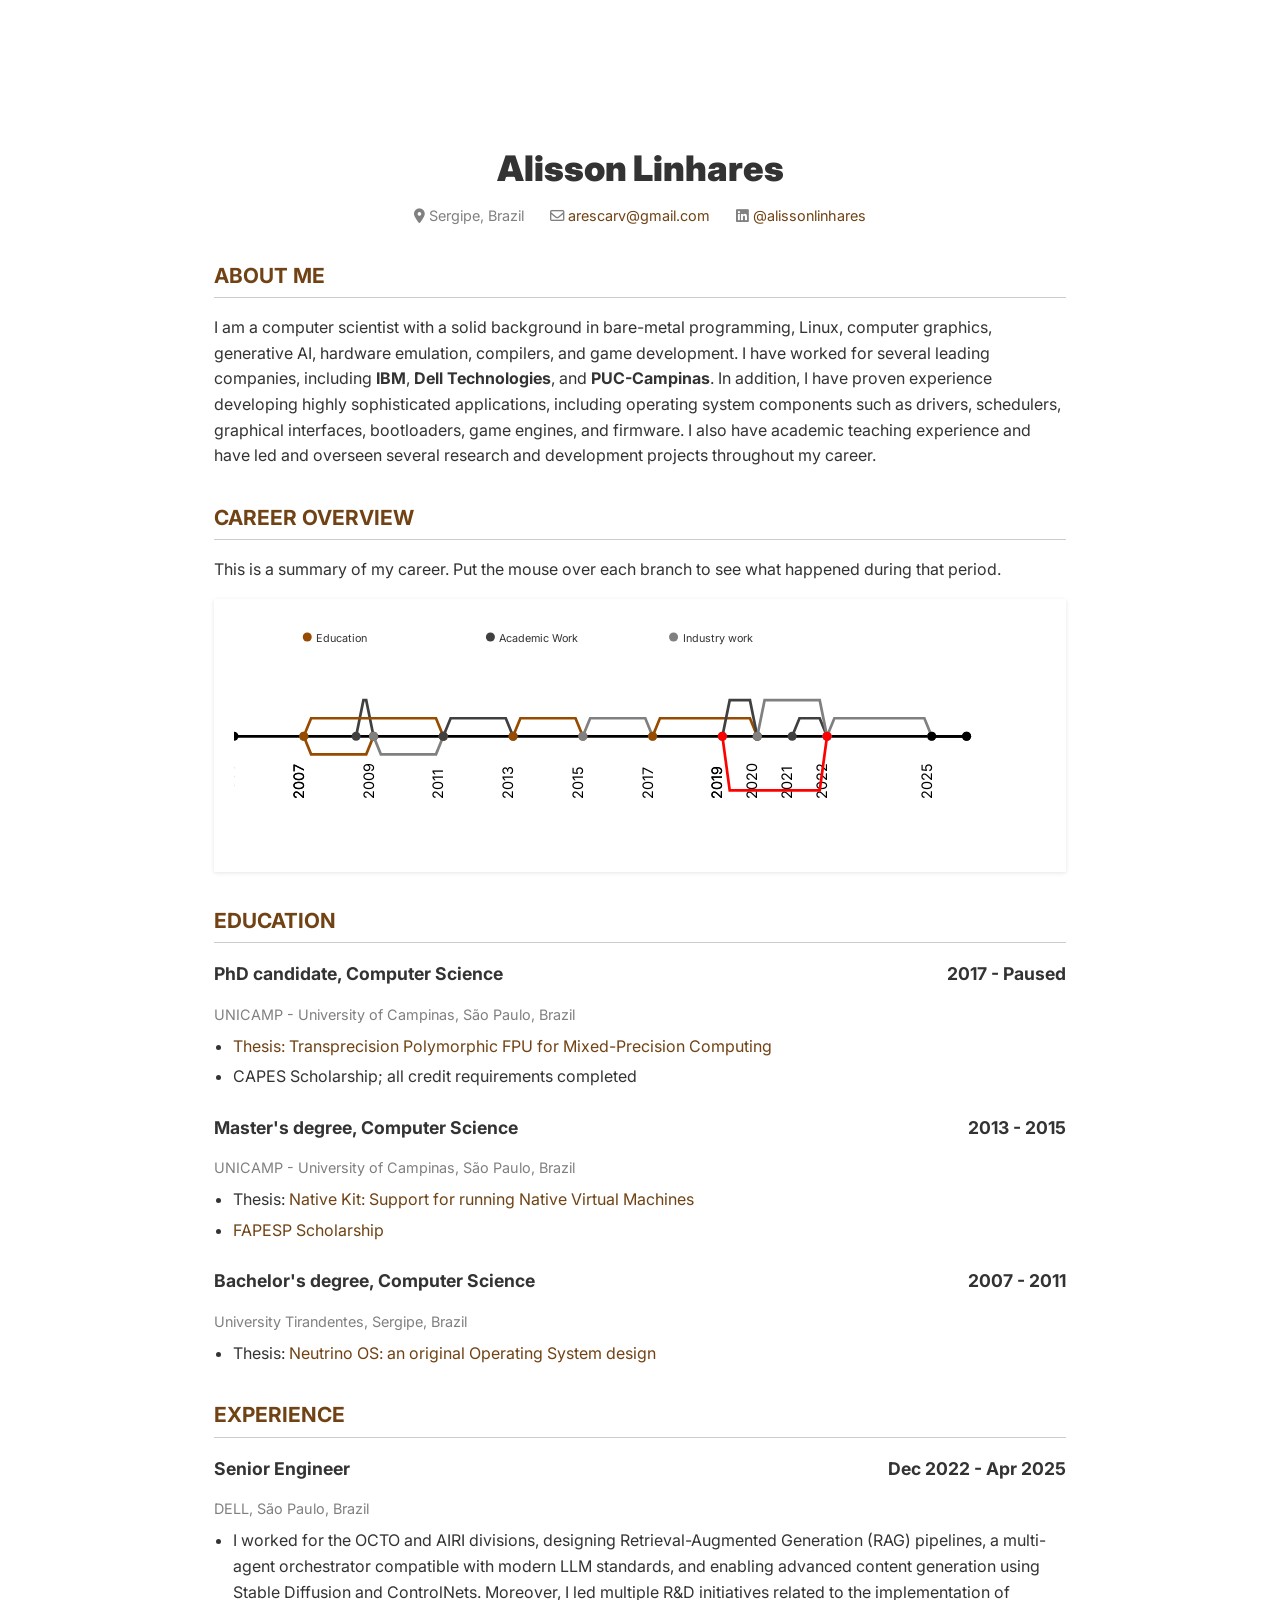
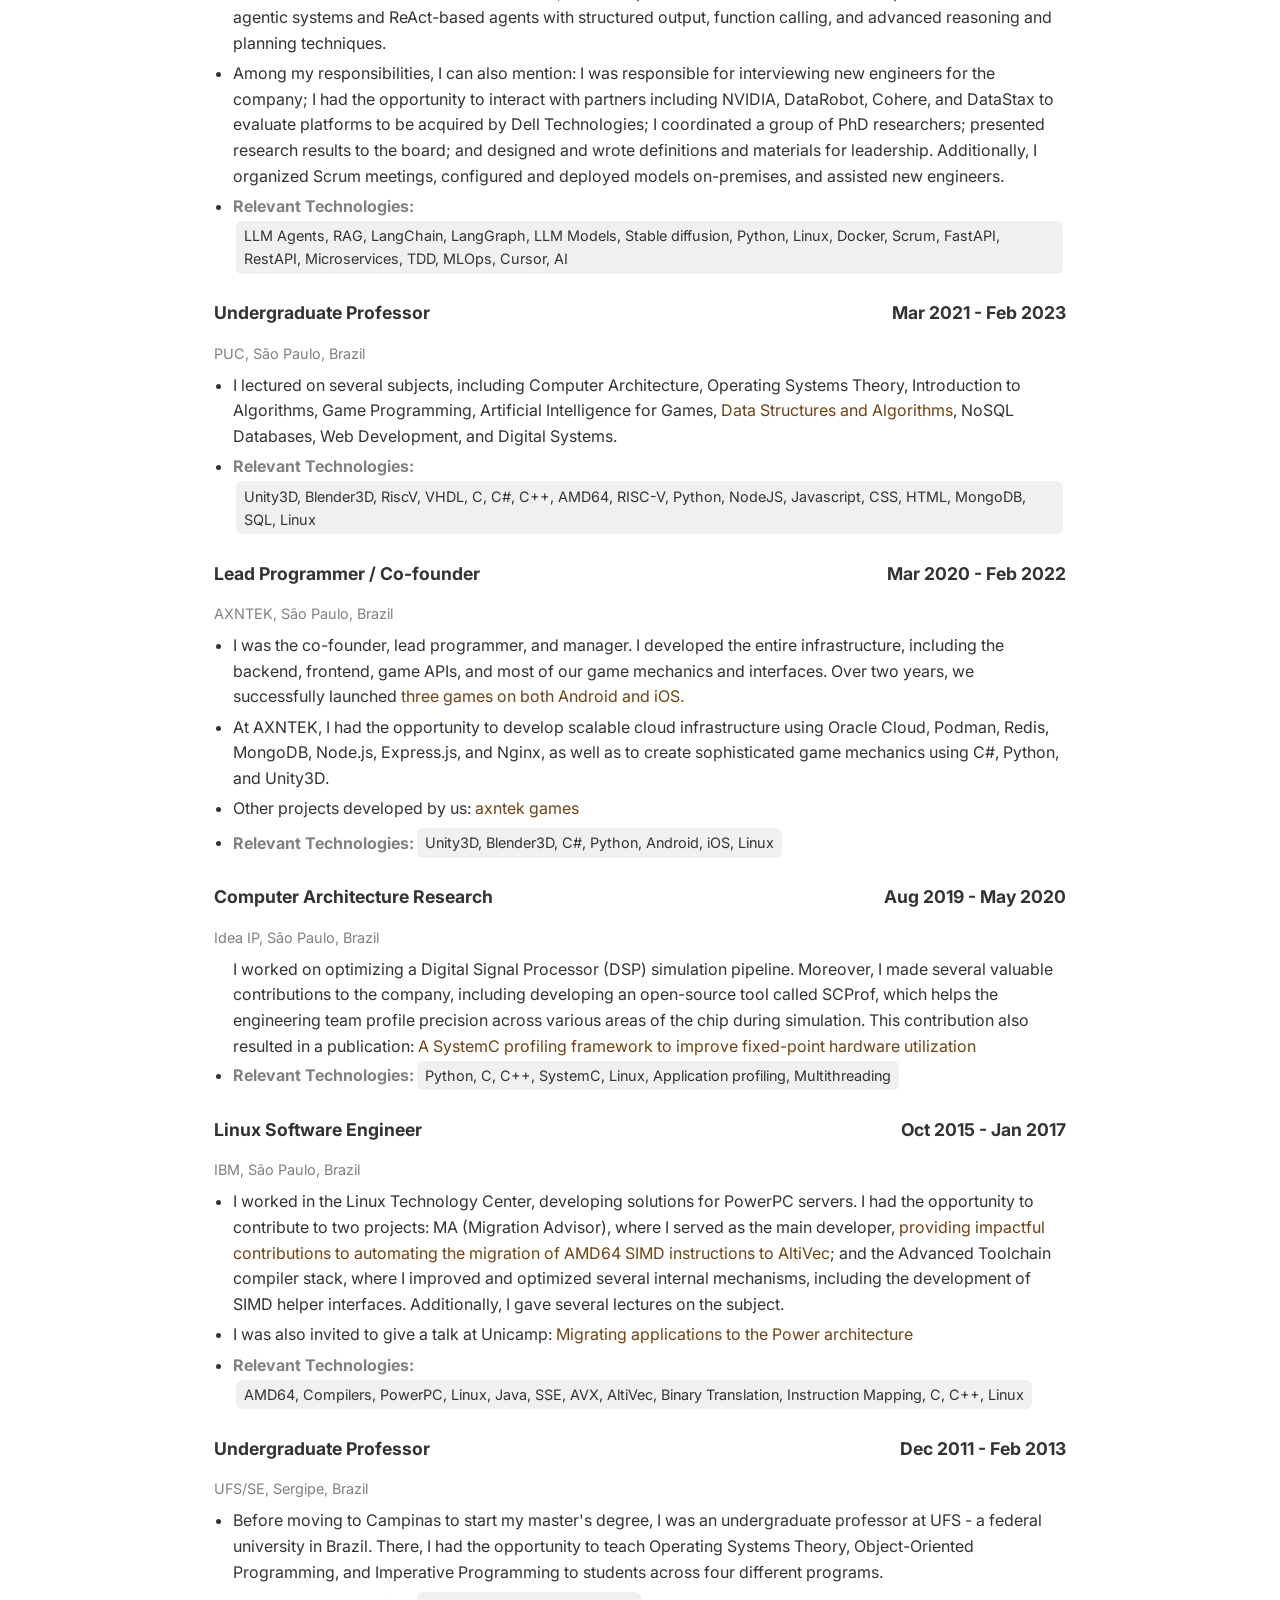
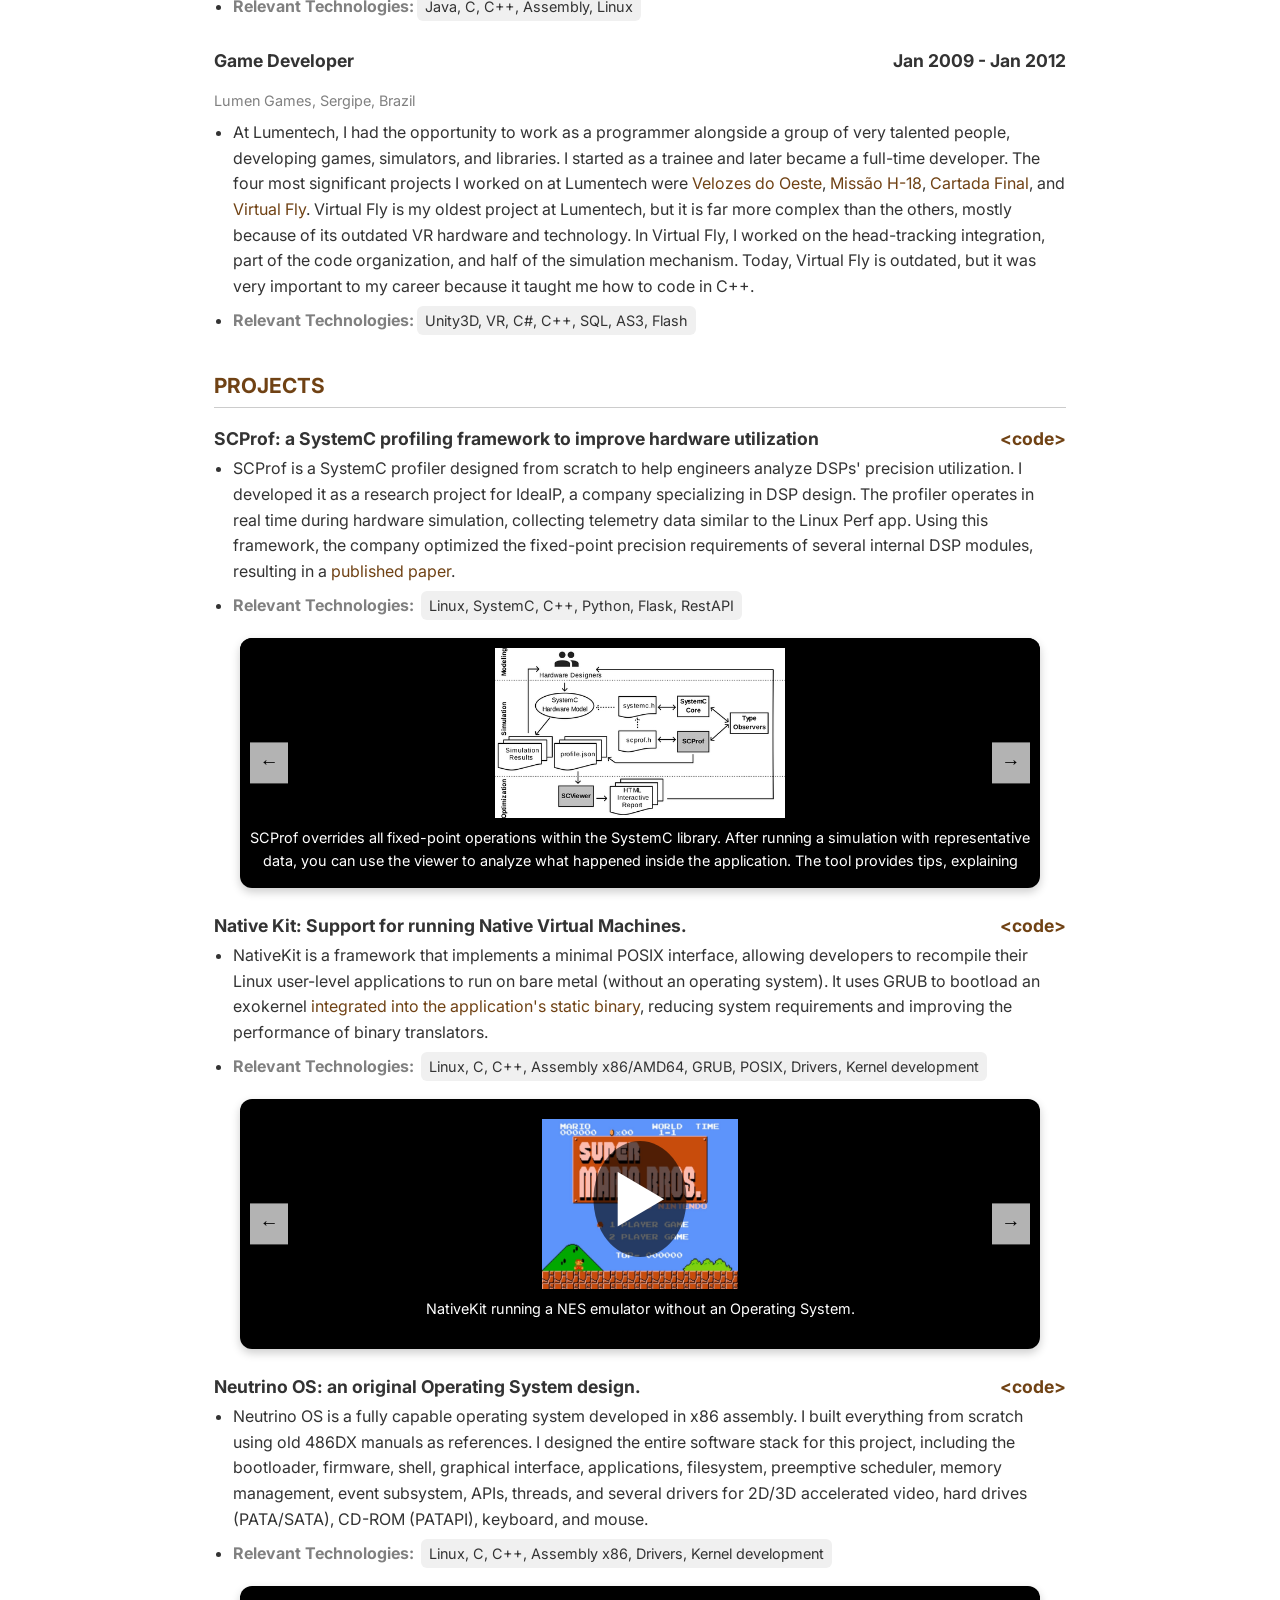
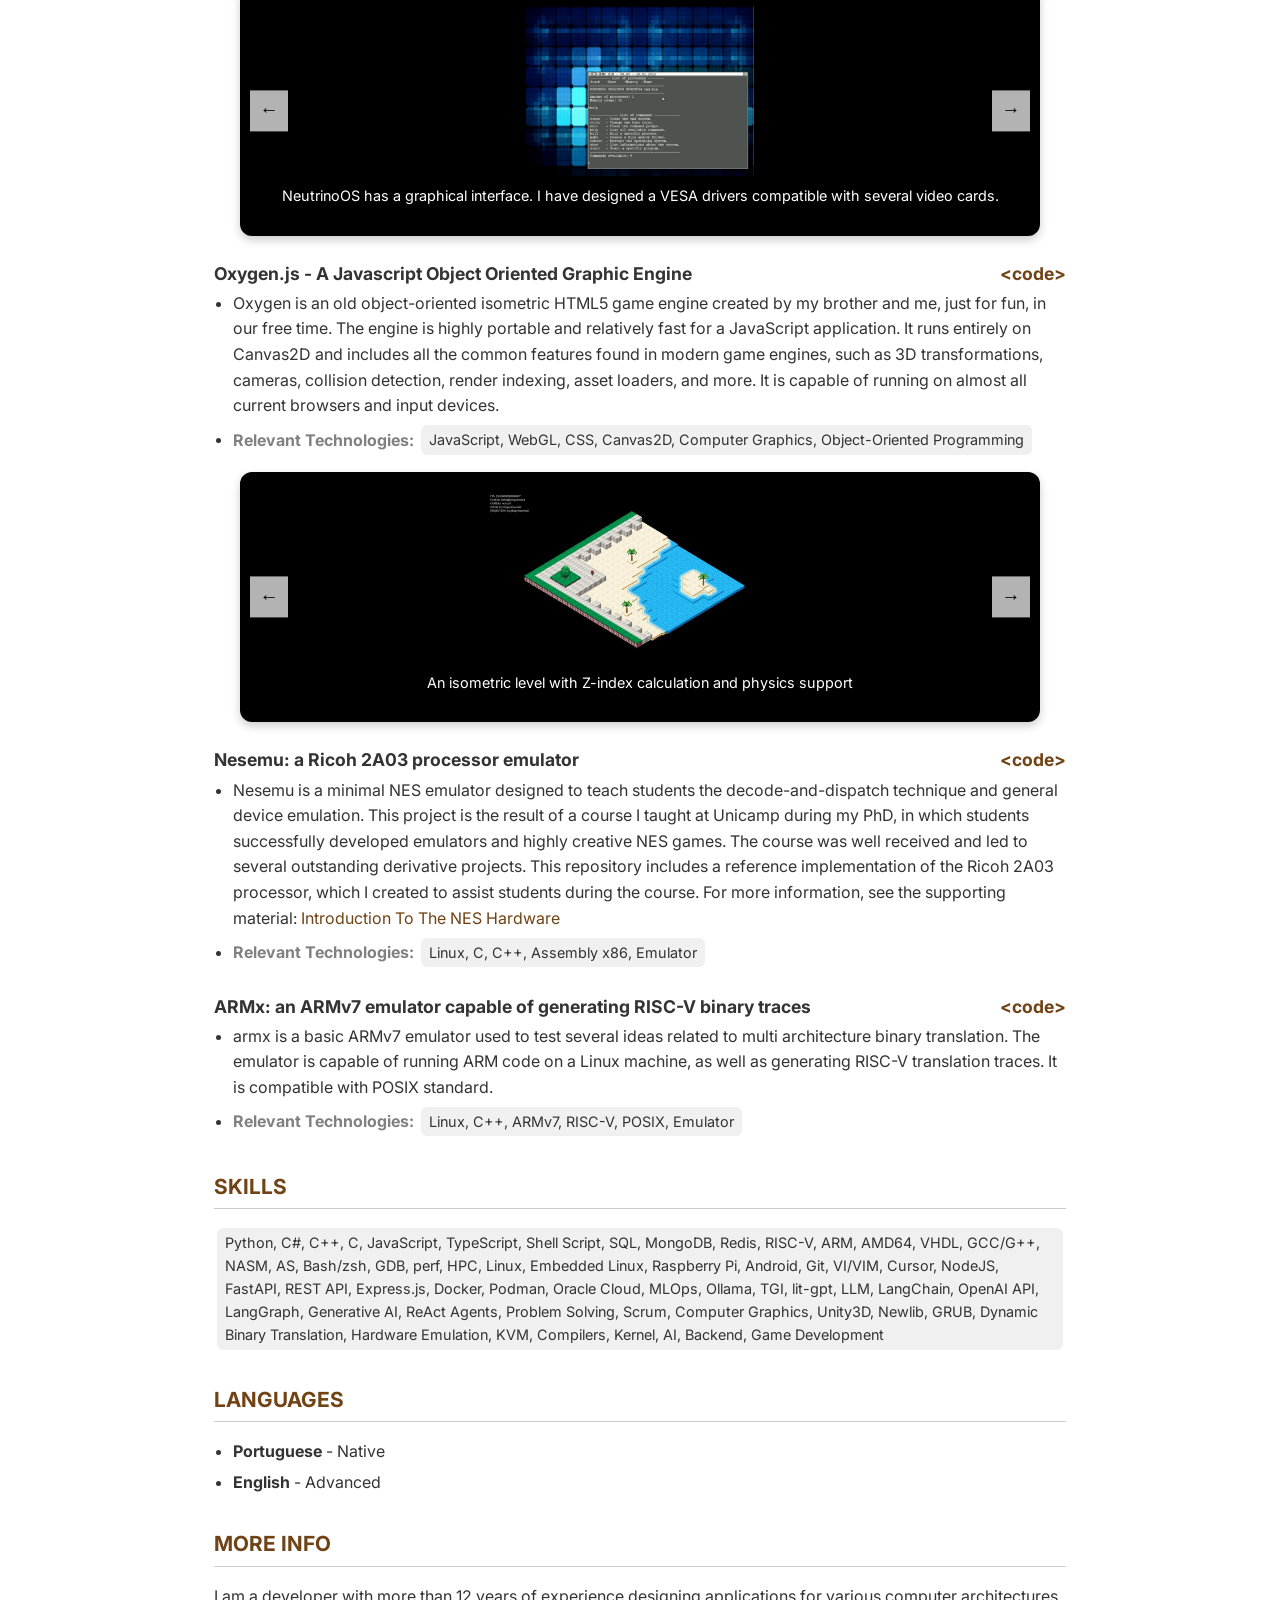
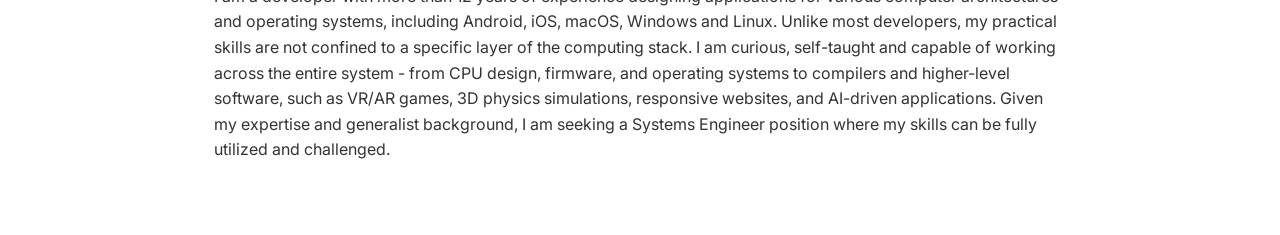
==== index.html @ ce91ba77 "Adding a modal div to open full screen images" ====
<!DOCTYPE html>
<html lang="en">

<head>
    <meta charset="UTF-8" />
    <meta name="viewport" content="width=device-width, initial-scale=1.0" />
    <meta name="description" content="Alisson Linhares" />
    <title>Alisson Linhares</title>
    <link rel="stylesheet" href="css/style.css" />
    <link rel="stylesheet" href="css/timeline.css" />
    <link rel="stylesheet" href="css/carousel.css" />
    <link rel="stylesheet" href="css/navmenu.css" />
    <link rel="stylesheet" href="https://cdnjs.cloudflare.com/ajax/libs/font-awesome/6.5.0/css/all.min.css">
</head>

<body>
    <nav class="nav-menu">
        <ul>
            <li><a href="#about">About</a></li>
            <li><a href="#education">Education</a></li>
            <li><a href="#experience">Experience</a></li>
            <li><a href="#projects">Projects</a></li>
            <li><a href="#skills">Skills</a></li>
            <li><a href="assets/alisson_linhares.pdf" id="cv_link">[Get My CV]</a></li>
        </ul>
    </nav>

    <div class="container">
        <header class="center">
            <h1>Alisson Linhares</h1>
            <div class="contact">
                <span><i class="fas fa-map-marker-alt"></i> Sergipe, Brazil</span>
                <span><i class="far fa-envelope"></i> <a href="mailto:arescarv@gmail.com">arescarv@gmail.com</a></span>
                <span><i class="fab fa-linkedin"></i> <a href="https://www.linkedin.com/in/alissonlinhares/">@alissonlinhares</a></span>
            </div>
        </header>

        <section id="about">
            <h2>About me</h2>
            <p>I am a computer scientist with a solid background in bare-metal programming, Linux, computer graphics, generative AI, hardware emulation, compilers, and game development. I have worked for several leading companies, including <strong>IBM</strong>, <strong>Dell Technologies</strong>, and <strong>PUC-Campinas</strong>. In addition, I have proven experience developing highly sophisticated applications, including operating system components such as drivers, schedulers, graphical interfaces, bootloaders, game engines, and firmware. I also have academic teaching experience and have led and overseen several research and development projects throughout my career.
        </section>

        <section id="timeline">
            <h2>Career Overview </h2>
            <p>This is a summary of my career. Put the mouse over each branch to see what happened during that period.</p>
            <div class="timeline-chart-container" id="chart-wrapper">
                <div class="timeline-chart-card" id="chart-container">
                <svg id="branch-chart" viewBox="0 0 900 250" preserveAspectRatio="xMinYMid meet"></svg>
                <div id="tooltip" class="timeline-chart-tooltip" style="display: none;"></div>
                </div>
            </div>
        </section>

        <section id="education">
            <h2>Education</h2>
            <div class="entry">
                <h3>PhD candidate, Computer Science <span>2017 - Paused</span></h3>
                <p class="org">UNICAMP - University of Campinas, São Paulo, Brazil</p>
                <ul>
                    <li><a href="/assets/carvalho2019.pdf">Thesis: Transprecision Polymorphic FPU for Mixed-Precision Computing</a></li>
                    <li>CAPES Scholarship; all credit requirements completed</li>
                </ul>
            </div>

            <div class="entry">
                <h3>Master's degree, Computer Science <span>2013 - 2015</span></h3>
                <p class="org">UNICAMP - University of Campinas, São Paulo, Brazil</p>
                <ul>
                    <li>Thesis: <a href="https://github.com/lmcad-unicamp/NativeKit">Native Kit: Support for running Native Virtual Machines</a></li>
                    <li><a href="https://bv.fapesp.br/pt/pesquisador/672377/alisson-linhares-de-carvalho/">FAPESP Scholarship</a></li>
                </ul>
            </div>

            <div class="entry">
                <h3>Bachelor's degree, Computer Science <span>2007 - 2011</span></h3>
                <p class="org">University Tirandentes, Sergipe, Brazil</p>
                <ul>
                    <li>Thesis: <a href="https://github.com/AlissonLinhares/NeutrinoOS">Neutrino OS: an original Operating System design</a></li>
                </ul>
            </div>
        </section>

        <section id="experience">
            <h2>Experience</h2>
            <div class="entry">
                <h3>Senior Engineer<span>Dec 2022 - Apr 2025</span></h3>
                <p class="org">DELL, São Paulo, Brazil</p>
                <ul>
                    <li>I worked for the OCTO and AIRI divisions, designing Retrieval-Augmented Generation (RAG) pipelines, a multi-agent orchestrator compatible with modern LLM standards, and enabling advanced content generation using Stable Diffusion and ControlNets. Moreover, I led multiple R&D initiatives related to the implementation of agentic systems and ReAct-based agents with structured output, function calling, and advanced reasoning and planning techniques.</li>
                    <li>Among my responsibilities, I can also mention: I was responsible for interviewing new engineers for the company; I had the opportunity to interact with partners including NVIDIA, DataRobot, Cohere, and DataStax to evaluate platforms to be acquired by Dell Technologies; I coordinated a group of PhD researchers; presented research results to the board; and designed and wrote definitions and materials for leadership. Additionally, I organized Scrum meetings, configured and deployed models on-premises, and assisted new engineers.</li>
                    <li><span class="tech">Relevant Technologies:</span> <span class="tags">LLM Agents, RAG, LangChain,
                            LangGraph, LLM Models, Stable diffusion, Python, Linux, Docker, Scrum, FastAPI, RestAPI,
                            Microservices, TDD, MLOps, Cursor, AI</span></li>
                </ul>
            </div>

            <div class="entry">
                <h3>Undergraduate Professor <span>Mar 2021 - Feb 2023</span></h3>
                <p class="org">PUC, São Paulo, Brazil</p>
                <ul>
                    <li>I lectured on several subjects, including Computer Architecture, Operating Systems Theory, Introduction to Algorithms, Game Programming, Artificial Intelligence for Games, <a href="https://github.com/AlissonLinhares/AlgView">Data Structures and Algorithms</a>, NoSQL Databases, Web Development, and Digital Systems.</li>
                    <li><span class="tech">Relevant Technologies:</span><span class="tags">Unity3D, Blender3D, RiscV, VHDL, C, C#, C++, AMD64, RISC-V, Python, NodeJS, Javascript, CSS, HTML, MongoDB, SQL, Linux</span></li>
                </ul>
            </div>

            <div class="entry">
                <h3>Lead Programmer / Co-founder <span>Mar 2020 - Feb 2022</span></h3>
                <p class="org">AXNTEK, São Paulo, Brazil</p>
                <ul>
                    <li>I was the co-founder, lead programmer, and manager. I developed the entire infrastructure, including the backend, frontend, game APIs, and most of our game mechanics and interfaces. Over two years, we successfully launched <a href="https://axntek.games">three games on both Android and iOS.</a></li>
                    <li>At AXNTEK, I had the opportunity to develop scalable cloud infrastructure using Oracle Cloud, Podman, Redis, MongoDB, Node.js, Express.js, and Nginx, as well as to create sophisticated game mechanics using C#, Python, and Unity3D.</li>
                    <li>Other projects developed by us: <a href="https://vimeo.com/axntek">axntek games</a></li>
                    <li><span class="tech">Relevant Technologies:</span><span class="tags">Unity3D, Blender3D, C#, Python, Android, iOS, Linux</span></li>
                </ul>
            </div>

            <div class="entry">
                <h3>Computer Architecture Research <span>Aug 2019 - May 2020</span></h3>
                <p class="org">Idea IP, São Paulo, Brazil</p>
                <ul>
                    </li>I worked on optimizing a Digital Signal Processor (DSP) simulation pipeline. Moreover, I made several valuable contributions to the company, including developing an open-source tool called SCProf, which helps the engineering team profile precision across various areas of the chip during simulation. This contribution also resulted in a publication: <a href="https://github.com/AlissonLinhares/scprof/blob/master/doc/sbcci_2020.pdf">A SystemC profiling framework to improve fixed-point hardware utilization</a></li>
                    <li><span class="tech">Relevant Technologies:</span><span class="tags">Python, C, C++, SystemC, Linux, Application profiling, Multithreading</span></li>
                </ul>
            </div>

            <div class="entry">
                <h3>Linux Software Engineer <span>Oct 2015 - Jan 2017</span></h3>
                <p class="org">IBM, São Paulo, Brazil</p>
                <ul>
                    <li>I worked in the Linux Technology Center, developing solutions for PowerPC servers. I had the opportunity to contribute to two projects: MA (Migration Advisor), where I served as the main developer, <a href="/assets/powerpc.pdf">providing impactful contributions to automating the migration of AMD64 SIMD instructions to AltiVec</a>; and the Advanced Toolchain compiler stack, where I improved and optimized several internal mechanisms, including the development of SIMD helper interfaces. Additionally, I gave several lectures on the subject.</li>
                    <li>I was also invited to give a talk at Unicamp: <a href="https://www.youtube.com/watch?v=TMgTuCLl_Oo">Migrating applications to the Power architecture</a></li>
                    <li><span class="tech">Relevant Technologies:</span><span class="tags">AMD64, Compilers, PowerPC, Linux, Java, SSE, AVX, AltiVec, Binary Translation, Instruction Mapping, C, C++, Linux</span></li>
                </ul>
            </div>

            <div class="entry">
                <h3>Undergraduate Professor <span>Dec 2011 - Feb 2013</span></h3>
                <p class="org">UFS/SE, Sergipe, Brazil</p>
                <ul>
                    <li>Before moving to Campinas to start my master's degree, I was an undergraduate professor at UFS - a federal university in Brazil. There, I had the opportunity to teach Operating Systems Theory, Object-Oriented Programming, and Imperative Programming to students across four different programs.</li>
                    <li><span class="tech">Relevant Technologies:</span><span class="tags">Java, C, C++, Assembly, Linux</span></li>
                </ul>
            </div>

            <div class="entry">
                <h3>Game Developer <span>Jan 2009 - Jan 2012</span></h3>
                <p class="org">Lumen Games, Sergipe, Brazil</p>
                <ul>
                    <li>At Lumentech, I had the opportunity to work as a programmer alongside a group of very talented people, developing games, simulators, and libraries. I started as a trainee and later became a full-time developer. The four most significant projects I worked on at Lumentech were <a href="https://lumen.games/portfolio-item/the-fastest-cars-in-the-west/">Velozes do Oeste</a>, <a href="https://lumen.games/portfolio-item/h18-mission-and-plantom-challenge/">Missão H-18</a>, <a href="https://lumen.games/portfolio-item/cartada-final/">Cartada Final</a>, and <a href="https://www.youtube.com/watch?v=4Lb3BAwyC3o&feature=youtu.be">Virtual Fly</a>. Virtual Fly is my oldest project at Lumentech, but it is far more complex than the others, mostly because of its outdated VR hardware and technology. In Virtual Fly, I worked on the head-tracking integration, part of the code organization, and half of the simulation mechanism. Today, Virtual Fly is outdated, but it was very important to my career because it taught me how to code in C++.</li>
                    <li><span class="tech">Relevant Technologies:</span><span class="tags">Unity3D, VR, C#, C++, SQL, AS3, Flash </span></li>
                </ul>
            </div>
        </section>

        <section id="projects">
            <h2>Projects</h2>
            <div class="entry">
                <h3>SCProf: a SystemC profiling framework to improve hardware utilization <a href="https://github.com/AlissonLinhares/scprof">&lt;code&gt;</a></h3>
                <ul>
                    <li>SCProf is a SystemC profiler designed from scratch to help engineers analyze DSPs' precision utilization. I developed it as a research project for IdeaIP, a company specializing in DSP design. The profiler operates in real time during hardware simulation, collecting telemetry data similar to the Linux Perf app. Using this framework, the company optimized the fixed-point precision requirements of several internal DSP modules, resulting in a <a href="https://github.com/AlissonLinhares/scprof/blob/master/doc/sbcci_2020.pdf">published paper</a>. </li>
                    <li><span class="tech">Relevant Technologies:</span> <span class="tags">Linux, SystemC, C++, Python, Flask, RestAPI</span></li>
                </ul>
                <div class="carousel original-carousel">
                    <div class="carousel-images">
                        <div class="carousel-item">
                            <img src="assets/images/mini/scprof0.jpg" alt="Interface 0" data-index="0">
                            <div class="caption">SCProf overrides all fixed-point operations within the SystemC library. After running a simulation with representative data, you can use the viewer to analyze what happened inside the application. The tool provides tips, explaining what needs to be done to improve bit utilization and reduce hardware requirements. The project was used by IdeaIP to substantially improve their DSP hardware.</div>
                        </div>
                        <div class="carousel-item">
                            <img src="assets/images/mini/scprof1.jpg" alt="Interface 1" data-index="1">
                            <div class="caption"></div>
                        </div>
                        <div class="carousel-item">
                            <img src="assets/images/mini/scprof2.jpg" alt="Interface 2" data-index="2">
                            <div class="caption"></div>
                        </div>
                        <div class="carousel-item">
                            <img src="assets/images/mini/scprof3.jpg" alt="Interface 3" data-index="3">
                            <div class="caption"></div>
                        </div>
                    </div>
                    <div class="carousel-buttons">
                        <button class="prevBtn">&#8592;</button>
                        <button class="nextBtn">&#8594;</button>
                    </div>
                </div>
            </div>

            <div class="entry">
                <h3>Native Kit: Support for running Native Virtual Machines. <a href="https://github.com/lmcad-unicamp/NativeKit">&lt;code&gt;</a></h3>
                <ul>
                    <li>NativeKit is a framework that implements a minimal POSIX interface, allowing developers to recompile their Linux user-level applications to run on bare metal (without an operating system). It uses GRUB to bootload an exokernel <a href="https://github.com/lmcad-unicamp/NativeKit/blob/master/doc/apresentacao.pdf">integrated into the application's static binary</a>, reducing system requirements and improving the performance of binary translators.</li>
                    <li><span class="tech">Relevant Technologies:</span> <span class="tags">Linux, C, C++, Assembly x86/AMD64, GRUB, POSIX, Drivers, Kernel development</span></li>
                </ul>
                <div class="carousel original-carousel">
                    <div class="carousel-images">
                        <div class="carousel-item">
                            <a href="https://www.youtube.com/embed/jj--cF3suvU" target="_blank" rel="noopener" class="video-thumbnail">
                                <img width=300 height=270 src="assets/images/full/nativekit2.jpg" title="" alt="Watch on YouTube">
                                <span class="play-button">&#9658;</span>
                            </a>
                            <div class="caption">NativeKit running a NES emulator without an Operating System.</div>
                        </div>
                        <div class="carousel-item">
                            <img src="assets/images/mini/nativekit0.jpg" alt="Interface 0" data-index="0">
                            <div class="caption">NativeKit is an exokernel embedded in the application code, allowing a binary to execute on bare metal without an operating system.</div>
                        </div>
                        <div class="carousel-item">
                            <img src="assets/images/mini/nativekit1.jpg" alt="Interface 1" data-index="1">
                            <div class="caption">The API is fully object-oriented. In this example, I built a kernel with UART support to run an 8086 emulator. The image on the right shows FreeDOS running on tiny8086 emulator, operating on bare metal using the NativeKit API.</div>
                        </div>
                    </div>
                    <div class="carousel-buttons">
                        <button class="prevBtn">&#8592;</button>
                        <button class="nextBtn">&#8594;</button>
                    </div>
                </div>
            </div>

            <div class="entry">
                <h3>Neutrino OS: an original Operating System design. <a href="https://github.com/AlissonLinhares/NeutrinoOS">&lt;code&gt;</a></h3>
                <ul>
                    <li>Neutrino OS is a fully capable operating system developed in x86 assembly. I built everything from scratch using old 486DX manuals as references. I designed the entire software stack for this project, including the bootloader, firmware, shell, graphical interface, applications, filesystem, preemptive scheduler, memory management, event subsystem, APIs, threads, and several drivers for 2D/3D accelerated video, hard drives (PATA/SATA), CD-ROM (PATAPI), keyboard, and mouse.</li>
                    <li><span class="tech">Relevant Technologies:</span> <span class="tags">Linux, C, C++, Assembly x86, Drivers, Kernel development</span></li>
                </ul>
                <div class="carousel original-carousel">
                    <div class="carousel-images">
                        <div class="carousel-item">
                            <img src="assets/images/mini/neutrino0.png" alt="Interface 1" data-index="0">
                            <div class="caption">NeutrinoOS has a graphical interface. I have designed a VESA drivers compatible with several video cards.</div>
                        </div>
                        <div class="carousel-item">
                            <img src="assets/images/mini/neutrino1.png" alt="Interface 2" data-index="1">
                            <div class="caption">The shell includes a terminal that allows interaction with the file system, enabling users to load applications and navigate through directories.</div>
                        </div>
                        <div class="carousel-item">
                            <img src="assets/images/mini/neutrino2.png" alt="Interface 3" data-index="2">
                            <div class="caption">The operating system supports time-sharing, efficient memory allocation, and protected addressing.</div>
                        </div>
                        <div class="carousel-item">
                            <img src="assets/images/mini/neutrino3.png" alt="Interface 4" data-index="3">
                            <div class="caption">It is a toy project, but it provides a full syscall interface and event-oriented APIs for development.</div>
                        </div>
                    </div>
                    <div class="carousel-buttons">
                        <button class="prevBtn">&#8592;</button>
                        <button class="nextBtn">&#8594;</button>
                    </div>
                </div>
            </div>

            <div class="entry">
                <h3>Oxygen.js - A Javascript Object Oriented Graphic Engine<a href="https://github.com/AlissonLinhares/Oxygen">&lt;code&gt;</a></h3>
                <ul>
                    <li>Oxygen is an old object-oriented isometric HTML5 game engine created by my brother and me, just for fun, in our free time. The engine is highly portable and relatively fast for a JavaScript application. It runs entirely on Canvas2D and includes all the common features found in modern game engines, such as 3D transformations, cameras, collision detection, render indexing, asset loaders, and more. It is capable of running on almost all current browsers and input devices.</a>
                    <li><span class="tech">Relevant Technologies:</span> <span class="tags">JavaScript, WebGL, CSS, Canvas2D, Computer Graphics, Object-Oriented Programming</span></li>
                </ul>
                <div class="carousel original-carousel">
                    <div class="carousel-images">
                        <div class="carousel-item">
                            <img src="assets/images/mini/oxygen1.jpg" alt="Interface 1" data-index="0">
                            <div class="caption">An isometric level with Z-index calculation and physics support</div>
                        </div>
                        <div class="carousel-item">
                            <img src="assets/images/mini/oxygen2.jpg" alt="Interface 2" data-index="1">
                            <div class="caption">The engine is highly optimized; it can handle thousands of animated elements running in the background</div>
                        </div>
                    </div>
                    <div class="carousel-buttons">
                        <button class="prevBtn">&#8592;</button>
                        <button class="nextBtn">&#8594;</button>
                    </div>
                </div>
            </div>
            <div class="entry">
                <h3>Nesemu: a Ricoh 2A03 processor emulator<a href="https://github.com/AlissonLinhares/nesemu">&lt;code&gt;</a></h3>
                <ul>
                    <li>Nesemu is a minimal NES emulator designed to teach students the decode-and-dispatch technique and general device emulation. This project is the result of a course I taught at Unicamp during my PhD, in which students successfully developed emulators and highly creative NES games. The course was well received and led to several outstanding derivative projects. This repository includes a reference implementation of the Ricoh 2A03 processor, which I created to assist students during the course. For more information, see the supporting material: <a href="https://raw.githubusercontent.com/AlissonLinhares/nesemu/master/doc/IntroductionToTheNESHardware.pdf">Introduction To The NES Hardware</a></li>
                    <li><span class="tech">Relevant Technologies:</span> <span class="tags">Linux, C, C++, Assembly x86, Emulator</span></li>
                </ul>
            </div>
            <div class="entry">
                <h3>ARMx: an ARMv7 emulator capable of generating RISC-V binary traces<a href="https://github.com/AlissonLinhares/armx">&lt;code&gt;</a></h3>
                <ul>
                    <li>armx is a basic ARMv7 emulator used to test several ideas related to multi architecture binary translation. The emulator is capable of running ARM code on a Linux machine, as well as generating RISC-V translation traces. It is compatible with POSIX standard.</li>
                    <li><span class="tech">Relevant Technologies:</span> <span class="tags">Linux, C++, ARMv7, RISC-V, POSIX, Emulator</span></li>
                </ul>
            </div>
        </section>

        <section id="skills">
            <h2>Skills</h2>
            <div class="tags">
                Python, C#, C++, C, JavaScript, TypeScript, Shell Script, SQL, MongoDB, Redis, RISC-V, ARM, AMD64, VHDL, GCC/G++, NASM, AS, Bash/zsh, GDB, perf, HPC, Linux, Embedded Linux, Raspberry Pi, Android, Git, VI/VIM, Cursor, NodeJS, FastAPI, REST API, Express.js, Docker, Podman, Oracle Cloud, MLOps, Ollama, TGI, lit-gpt, LLM, LangChain, OpenAI API, LangGraph, Generative AI, ReAct Agents, Problem Solving, Scrum, Computer Graphics, Unity3D, Newlib, GRUB, Dynamic Binary Translation, Hardware Emulation, KVM, Compilers, Kernel, AI, Backend, Game Development
            </div>
        </section>

        <section>
            <h2>Languages</h2>
            <ul>
                <li><strong>Portuguese</strong> - Native</li>
                <li><strong>English</strong> - Advanced</li>
            </ul>
        </section>

        <section>
            <h2>More info</h2>
            <p>I am a developer with more than 12 years of experience designing applications for various computer architectures and operating systems, including Android, iOS, macOS, Windows and Linux. Unlike most developers, my practical skills are not confined to a specific layer of the computing stack. I am curious, self-taught and capable of working across the entire system - from CPU design, firmware, and operating systems to compilers and higher-level software, such as VR/AR games, 3D physics simulations, responsive websites, and AI-driven applications. Given my expertise and generalist background, I am seeking a Systems Engineer position where my skills can be fully utilized and challenged.</p>
        </section>
    </div>

    <div id="imageModal" class="modal">
        <span class="close">&times;</span>
        <img class="modal-content" id="fullImage">
        <div id="modalCaption"></div>
    </div>

    <script src="js/timeline.js"></script>
    <script src="js/scroll-animations.js"></script>
    <script src="js/carousel.js"></script>
</body>
</html>
---- css/style.css ----
/* Base styles */
@import url('https://fonts.googleapis.com/css2?family=Inter:wght@400;500;600;700&display=swap');

:root {
    --primary-color: #4a90e2;
    --secondary-color: #50e3c2;
    --text-color: #333;
    --background-color: #fff;
    --card-background: rgba(255, 255, 255, 0.05);
    --shadow-color: rgba(0, 0, 0, 0.1);
}

html {
    scroll-behavior: smooth;
}

body {
    font-family: 'Inter', -apple-system, BlinkMacSystemFont, 'Segoe UI', Roboto, Oxygen, Ubuntu, Cantarell, 'Open Sans', 'Helvetica Neue', sans-serif;
    margin: 0;
    padding: 0;
    color: var(--text-color);
    background: var(--background-color);
    line-height: 1.6;
    padding-top: 60px;
}

a {
    color: #704214;
    text-decoration: none;
}

a:hover {
    background-color: rgba(255, 255, 0, 0.15); /* Transparent yellow */
}

.container {
    max-width: 900px;
    margin: 2rem auto;
    padding: 1.5rem;
}

.center {
    text-align: center;
}

h1 {
    font-size: 2.2rem;
    font-weight: 900;
    margin-bottom: 0.3rem;
}

h2 {
    font-size: 1.3rem;
    text-transform: uppercase;
    color: #704214;
    border-bottom: 1px solid #ccc;
    margin-top: 2rem;
    padding-bottom: 0.3rem;
}

h3 {
    font-size: 1.1rem;
    font-weight: bold;
    margin: 0.5rem 0 0.2rem;
    display: flex;
    justify-content: space-between;
}

#cv_link {
    color: #704214;
}

.org {
    color: gray;
    font-size: 0.9rem;
    margin-bottom: 0.5rem;
}

.contact {
    font-size: 0.9rem;
    color: gray;
    margin-top: 0.5rem;
}

.contact span {
    margin: 0 0.7rem;
}

ul {
    padding-left: 1.2em;
    margin: 0.2rem 0 1rem;
}

ul li {
    margin-bottom: 0.3rem;
}

.entry {
    margin-bottom: 1.5rem;
}

.tech {
    color: gray;
    font-weight: bold;
}

.tags {
    display: inline-block;
    font-size: 0.9rem;
    margin-top: 0.2rem;
}

.tags span,
.tags {
    background: #f0f0f0;
    border-radius: 6px;
    padding: 0.2rem 0.5rem;
    margin: 0.1rem 0.2rem;
    display: inline-block;
}

.section {
    opacity: 0;
    transform: translateY(20px);
    transition: opacity 0.6s ease-out, transform 0.6s ease-out;
}

.section.visible {
    opacity: 1;
    transform: translateY(0);
}

.video-thumbnail {
  position: relative;
  display: inline-block;
  text-decoration: none;
  border: 0;
}

.video-thumbnail img {
  display: block;
  width: 100%;
  max-width: 640px;
  border: 0;
}

.play-button {
  position: absolute;
  top: 50%;
  left: 50%;
  transform: translate(-50%, -50%);
  font-size: 60px;
  color: white;
  background: rgba(0,0,0,0.6);
  border-radius: 50%;
  padding: 10px 20px;
}
---- css/timeline.css ----
.timeline-chart-container {
    font-family: 'Inter', sans-serif;
    margin: 0;
    padding: 0;
    user-select: none;
}

.timeline-chart-card {
    background: #fff;
    padding: 20px;
    box-shadow: 0 1px 4px rgba(0, 0, 0, 0.1);
    overflow-x: auto;
    position: relative;
}

.timeline-chart-tooltip {
    position: absolute;
    background: white;
    border: 1px solid #ccc;
    padding: 8px;
    border-radius: 4px;
    font-size: 14px;
    pointer-events: none;
    transform: translate(-50%, -120%);
    white-space: nowrap;
    z-index: 10;
}

svg {
    width: 100%;
    height: auto;
}
---- css/carousel.css ----
* {
    box-sizing: border-box;
}

.close-btn {
    position: absolute;
    top: 20px;
    right: 20px;
    font-size: 30px;
    color: white;
    cursor: pointer;
}

.carousel-image {
    cursor: pointer;
}

.carousel {
    position: relative;
    width: 800px;
    height: 250px;
    margin: 0rem auto;
    overflow: hidden;
    border-radius: 12px;
    box-shadow: 0 4px 10px rgba(0,0,0,0.2);
    background: black;
}

.carousel-images {
    display: flex;
    transition: transform 0.5s ease-in-out;
    height: 100%;
}

.carousel-item {
    width: 800px;
    height: 240px;
    flex-shrink: 0;
    display: flex;
    flex-direction: column;
    justify-content: center;
    align-items: center;
    color: white;
    padding: 0;
    text-align: center;
}

.carousel-item img {
    width: 100%;
    height: 180px;
    padding-top: 10px;
    object-fit: contain;
    background-color: black;
    cursor: pointer;
}

.caption {
    font-size: 0.9rem;
    padding: 0.5rem;
    color: white;
    max-height: 60px;
    overflow: hidden;
    text-overflow: ellipsis;
}

.carousel-buttons {
    position: absolute;
    top: 50%;
    width: 100%;
    display: flex;
    justify-content: space-between;
    transform: translateY(-50%);
    padding: 0 10px;
    pointer-events: none;
}

.carousel-buttons button {
    background: rgba(255, 255, 255, 0.7);
    border: none;
    padding: 0.5em;
    font-size: 1.2em;
    cursor: pointer;
    transition: background 0.3s;
    pointer-events: auto;
}

.carousel-buttons button:hover {
    background: rgba(255, 255, 255, 0.9);
}

.modal {
    display: none;
    position: fixed;
    z-index: 1000;
    padding-top: 60px;
    left: 0;
    top: 0;
    width: 100%;
    height: 100%;
    overflow: auto;
    background-color: rgba(0,0,0,0.8);
}

.modal-content {
    display: block;
    margin: auto;
    max-width: 90%;
    max-height: 80vh;
}

.close {
    position: absolute;
    top: 20px;
    right: 35px;
    font-size: 40px;
    font-weight: bold;
    color: white;
    cursor: pointer;
}

#modalCaption {
    color: white;
    text-align: center;
    margin-top: 10px;
}
---- css/navmenu.css ----
.nav-menu {
    position: fixed;
    top: 0;
    left: 0;
    right: 0;
    background: rgba(255, 255, 255, 0.95);
    backdrop-filter: blur(10px);
    box-shadow: 0 2px 10px rgba(0, 0, 0, 0.1);
    z-index: 1000;
    opacity: 0;
    transform: translateY(-100%);
    transition: opacity 0.3s ease, transform 0.3s ease;
}

.nav-menu.visible {
    opacity: 1;
    transform: translateY(0);
}

.nav-menu ul {
    display: flex;
    justify-content: center;
    list-style: none;
    padding: 0;
    margin: 0;
    gap: 20px;
}

.nav-menu a {
    color: #333;
    text-decoration: none;
    padding: 15px 20px;
    display: block;
    transition: color 0.3s ease;
    font-weight: 500;
}

.nav-menu a:hover {
    color: #4a90e2;
}
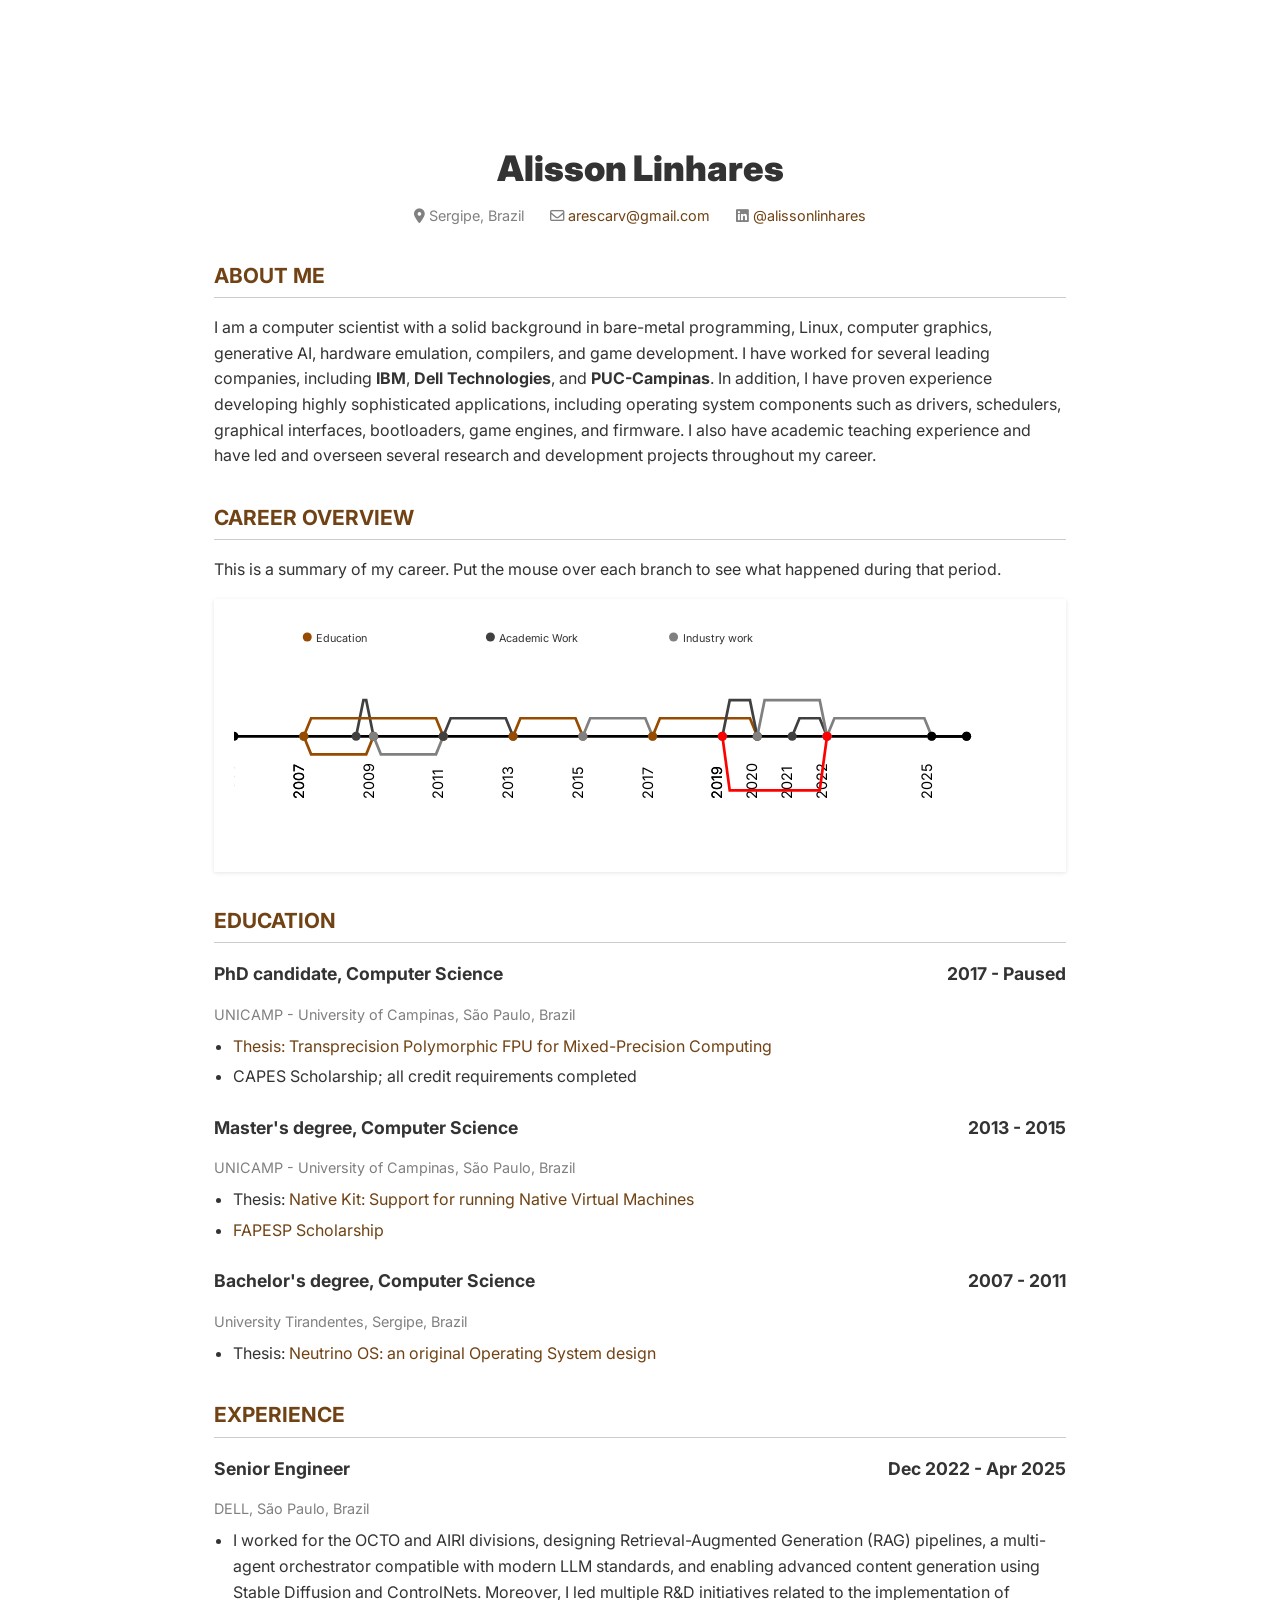
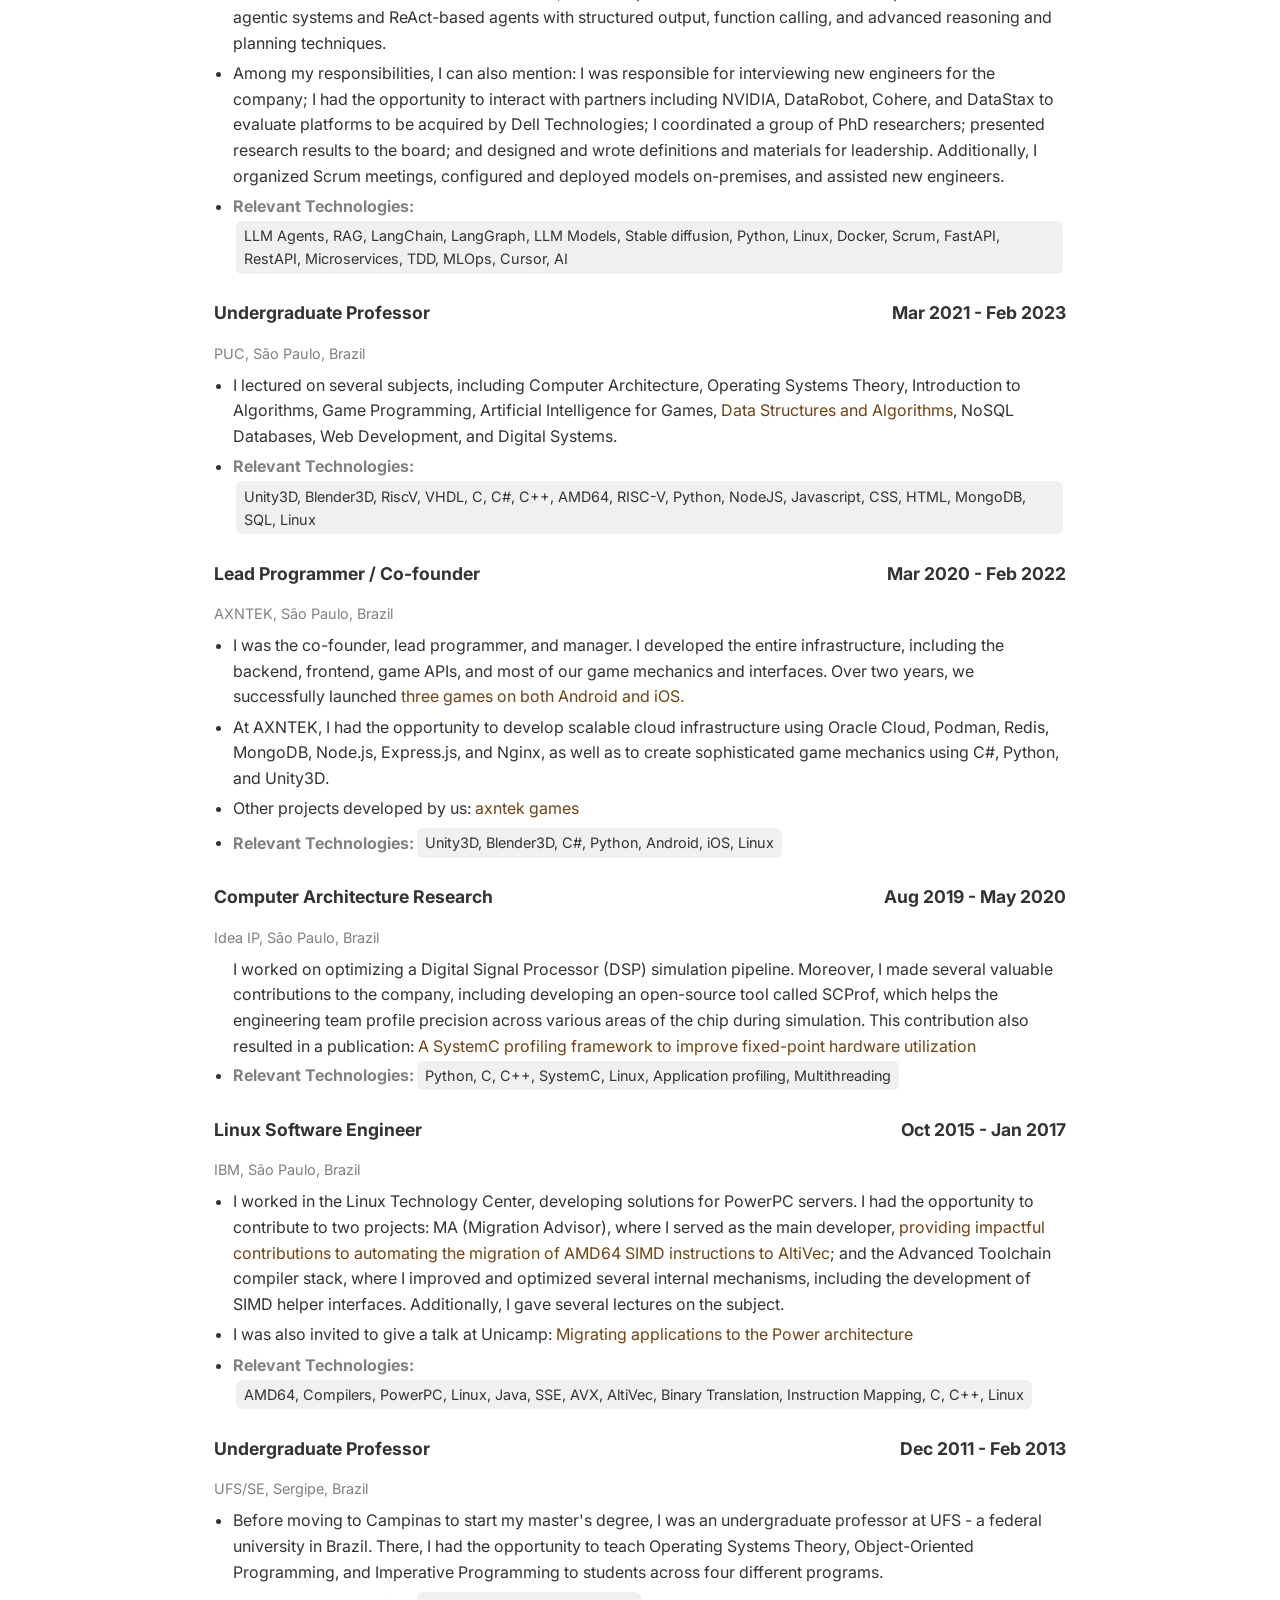
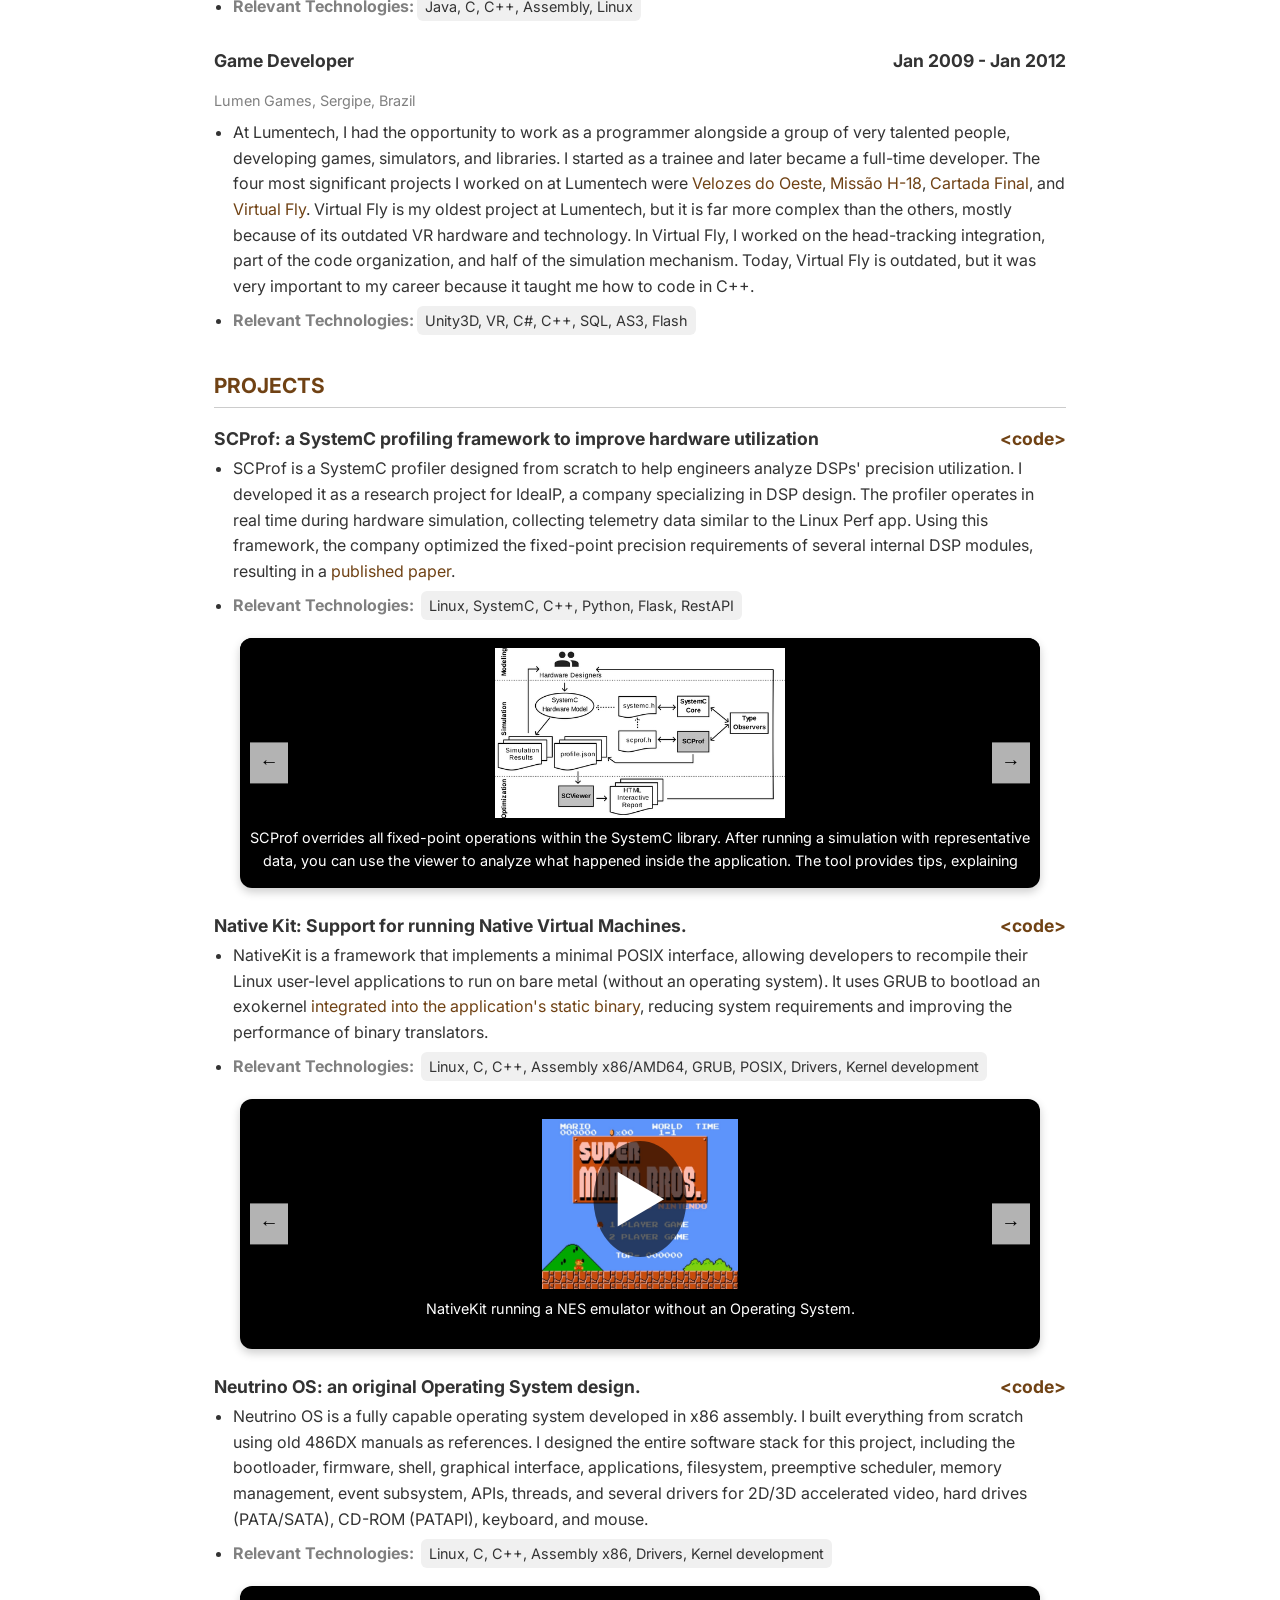
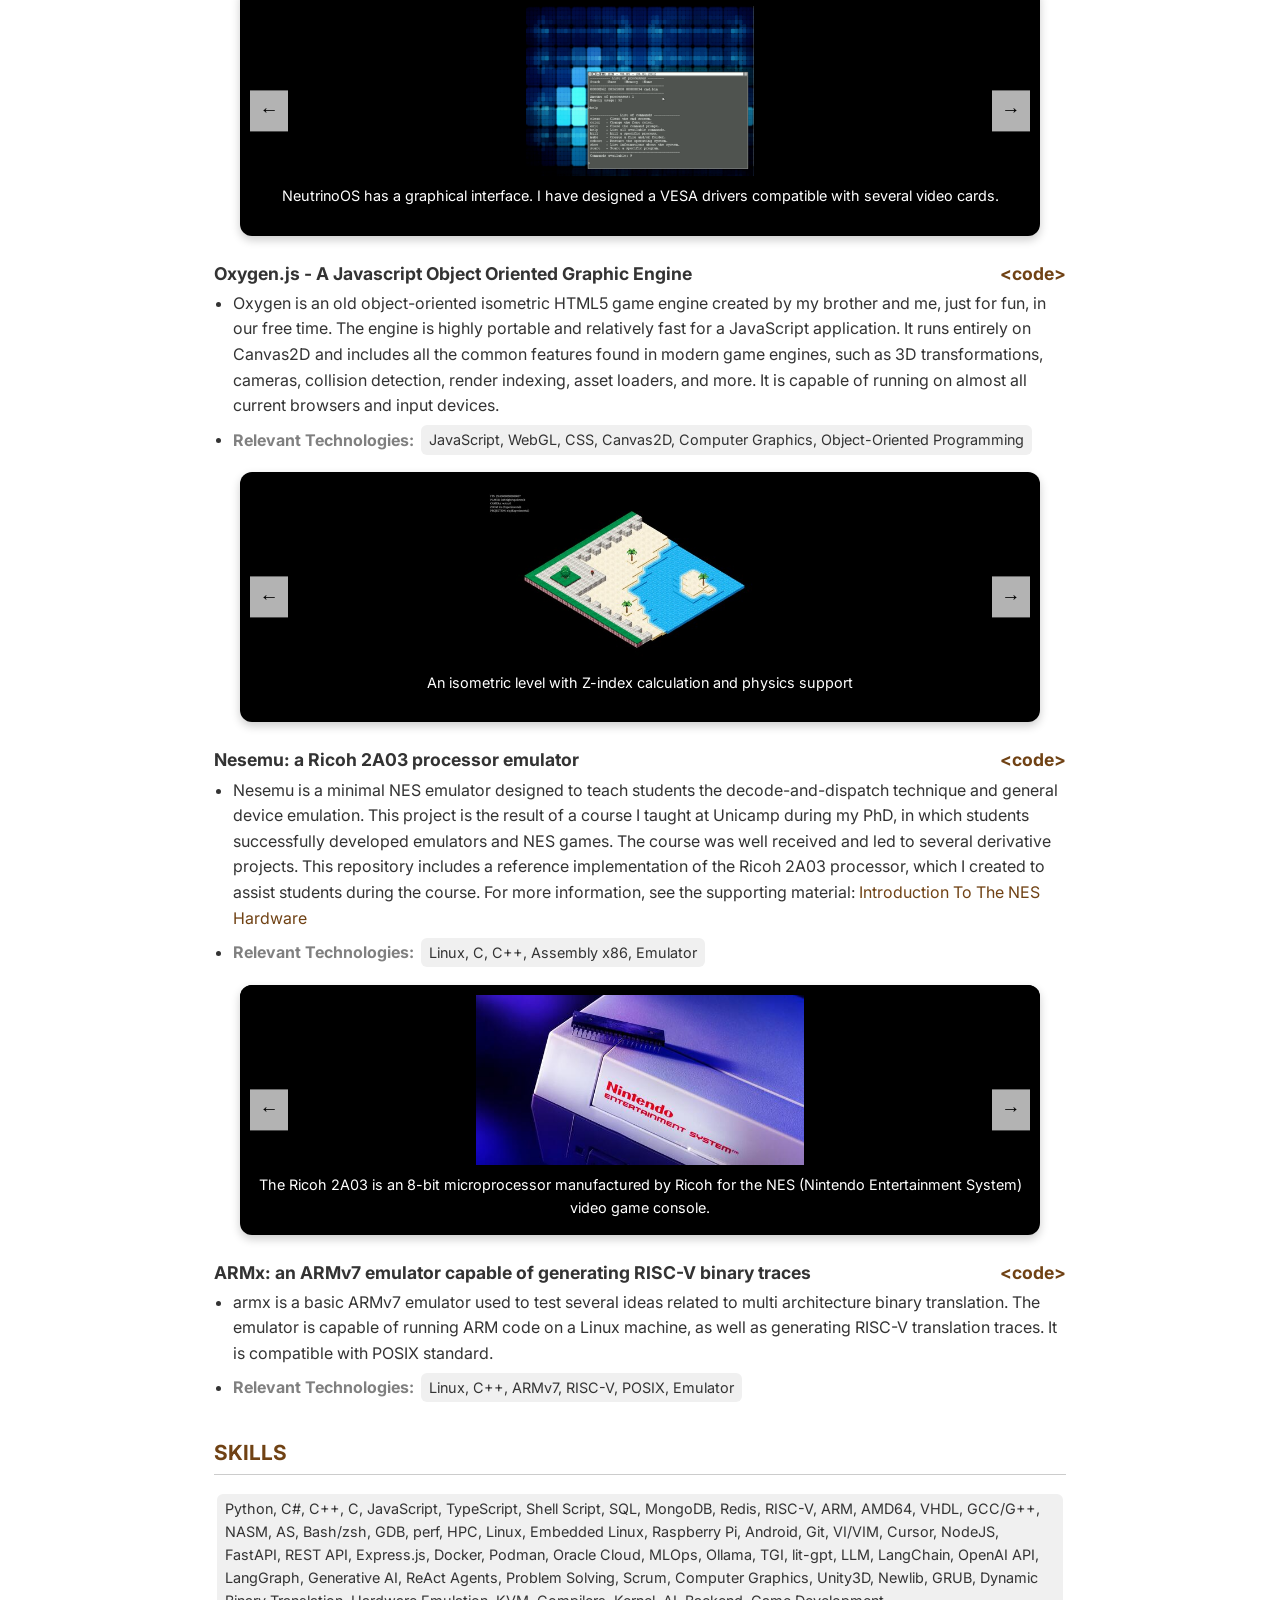
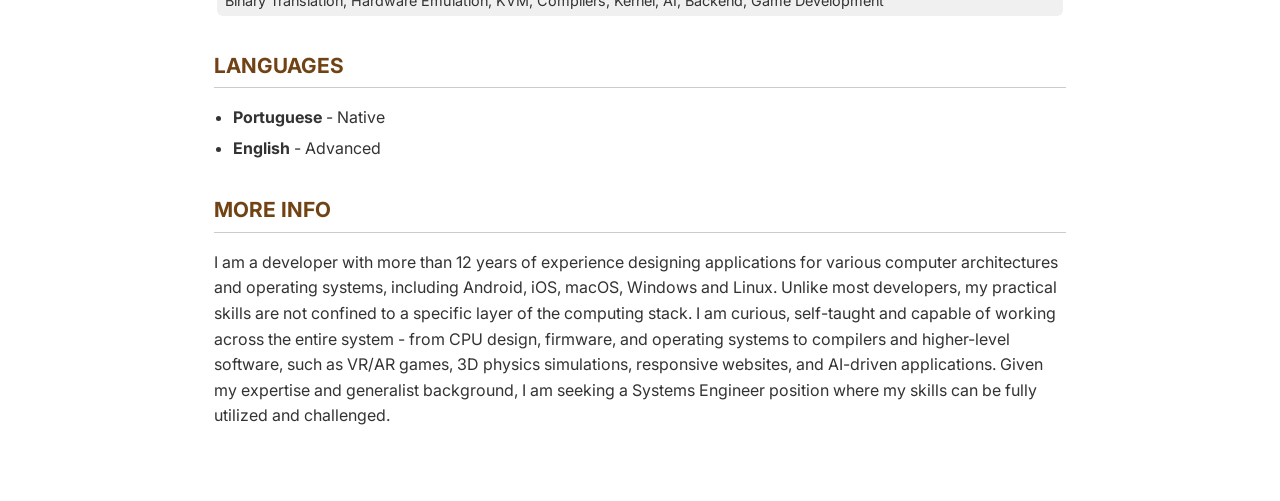
==== commit b26bddea: "Improve the nesemu entry" ====
--- a/index.html
+++ b/index.html
@@ -168,15 +168,15 @@
                         </div>
                         <div class="carousel-item">
                             <img src="assets/images/mini/scprof1.jpg" alt="Interface 1" data-index="1">
-                            <div class="caption"></div>
+                            <div class="caption">We can analyse simulation results remotely using a web interface.</div>
                         </div>
                         <div class="carousel-item">
                             <img src="assets/images/mini/scprof2.jpg" alt="Interface 2" data-index="2">
-                            <div class="caption"></div>
+                            <div class="caption">The app gives several useful optimization tips, including how many bits are really used.</div>
                         </div>
                         <div class="carousel-item">
                             <img src="assets/images/mini/scprof3.jpg" alt="Interface 3" data-index="3">
-                            <div class="caption"></div>
+                            <div class="caption">Engineers from IdeaIO used the app to improve their DSP hardware precision.</div>
                         </div>
                     </div>
                     <div class="carousel-buttons">
@@ -275,9 +275,29 @@
             <div class="entry">
                 <h3>Nesemu: a Ricoh 2A03 processor emulator<a href="https://github.com/AlissonLinhares/nesemu">&lt;code&gt;</a></h3>
                 <ul>
-                    <li>Nesemu is a minimal NES emulator designed to teach students the decode-and-dispatch technique and general device emulation. This project is the result of a course I taught at Unicamp during my PhD, in which students successfully developed emulators and highly creative NES games. The course was well received and led to several outstanding derivative projects. This repository includes a reference implementation of the Ricoh 2A03 processor, which I created to assist students during the course. For more information, see the supporting material: <a href="https://raw.githubusercontent.com/AlissonLinhares/nesemu/master/doc/IntroductionToTheNESHardware.pdf">Introduction To The NES Hardware</a></li>
+                    <li>Nesemu is a minimal NES emulator designed to teach students the decode-and-dispatch technique and general device emulation. This project is the result of a course I taught at Unicamp during my PhD, in which students successfully developed emulators and NES games. The course was well received and led to several derivative projects. This repository includes a reference implementation of the Ricoh 2A03 processor, which I created to assist students during the course. For more information, see the supporting material: <a href="https://raw.githubusercontent.com/AlissonLinhares/nesemu/master/doc/IntroductionToTheNESHardware.pdf">Introduction To The NES Hardware</a></li>
                     <li><span class="tech">Relevant Technologies:</span> <span class="tags">Linux, C, C++, Assembly x86, Emulator</span></li>
                 </ul>
+                <div class="carousel original-carousel">
+                    <div class="carousel-images">
+                        <div class="carousel-item">
+                            <img src="assets/images/mini/nesemu01.jpg" alt="Interface 1" data-index="0">
+                            <div class="caption">The Ricoh 2A03 is an 8-bit microprocessor manufactured by Ricoh for the NES (Nintendo Entertainment System) video game console.</div>
+                        </div>
+                        <div class="carousel-item">
+                            <img src="assets/images/mini/nesemu02.jpg" alt="Interface 2" data-index="1">
+                            <div class="caption">The emulator implements the entire instruction set, including the memory map of the original console.</div>
+                        </div>
+                        <div class="carousel-item">
+                            <img src="assets/images/mini/nesemu03.jpg" alt="Interface 2" data-index="1">
+                            <div class="caption">We can run homebrew binaries, but I didn't finish the emulator. I implemented this code as a reference to help students understand how to implement a decode-and-dispatch interpreter engine.</div>
+                        </div>
+                    </div>
+                    <div class="carousel-buttons">
+                        <button class="prevBtn">&#8592;</button>
+                        <button class="nextBtn">&#8594;</button>
+                    </div>
+                </div>
             </div>
             <div class="entry">
                 <h3>ARMx: an ARMv7 emulator capable of generating RISC-V binary traces<a href="https://github.com/AlissonLinhares/armx">&lt;code&gt;</a></h3>
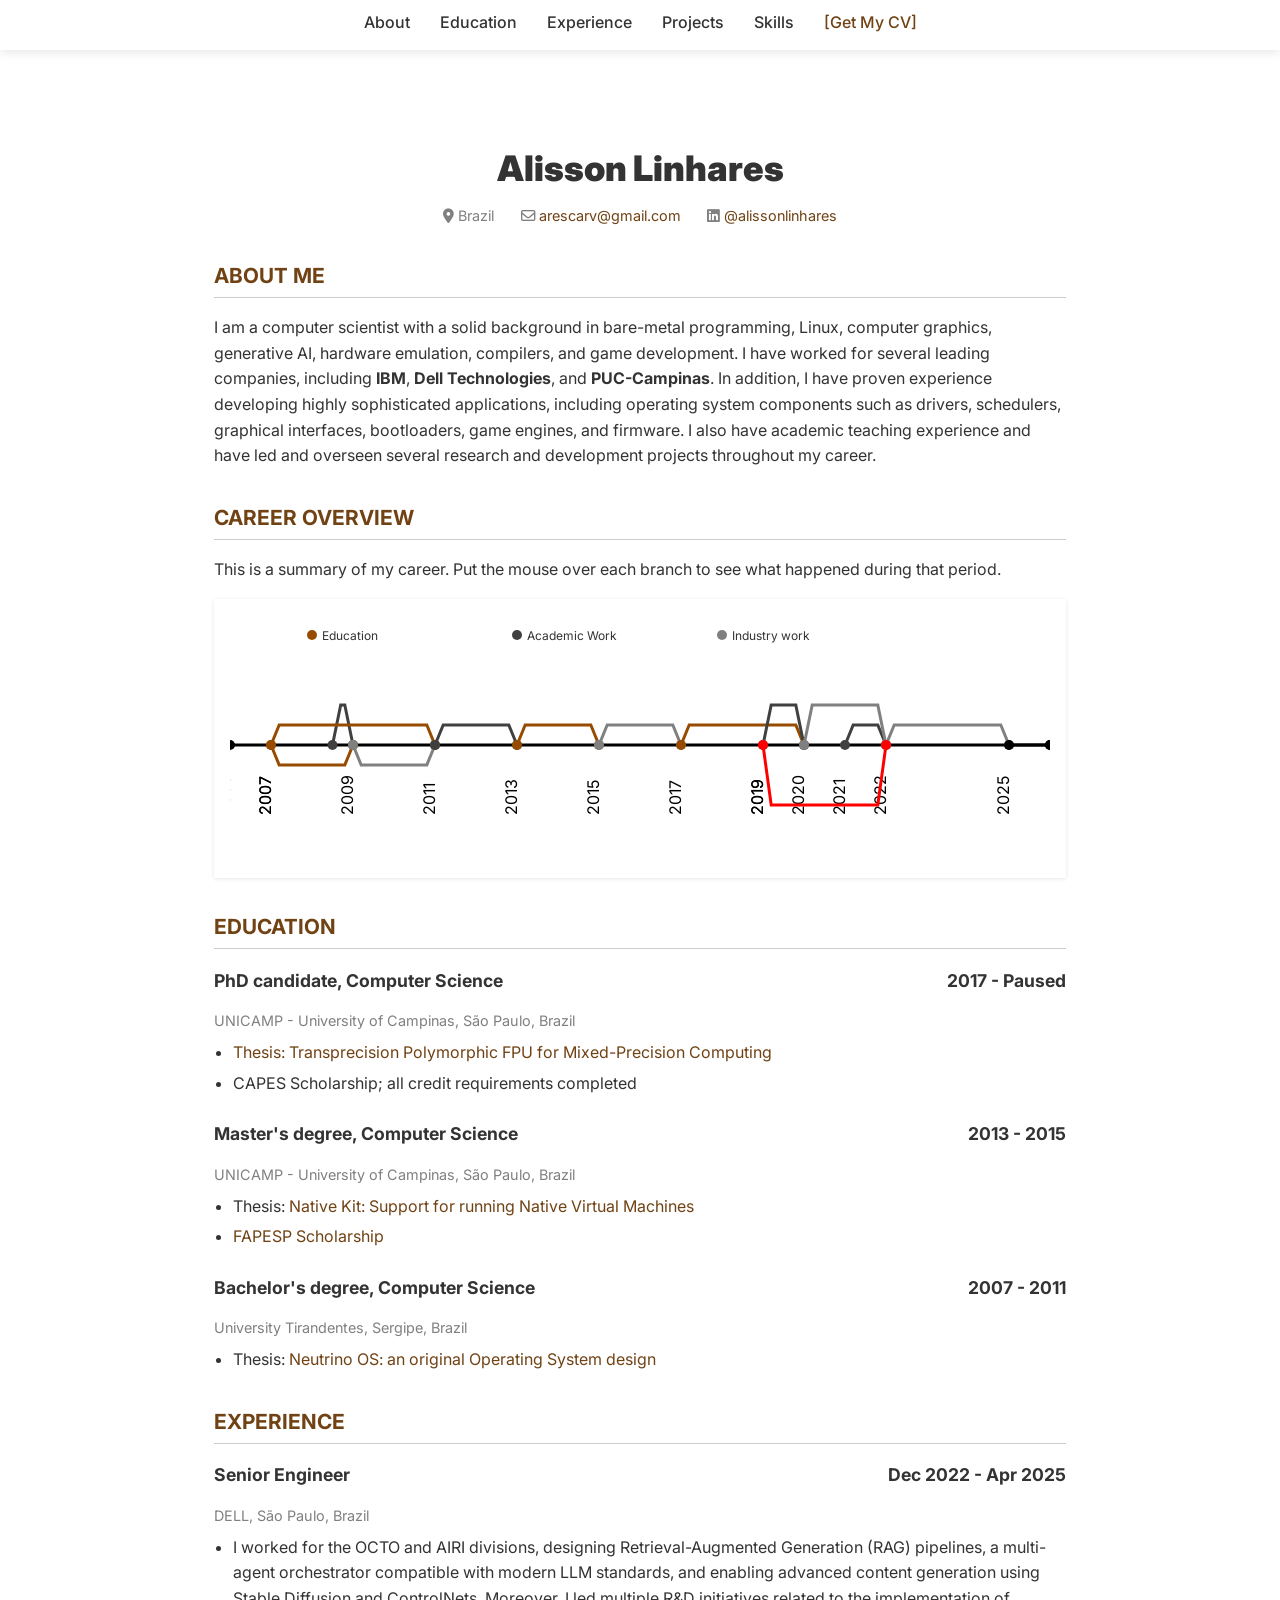
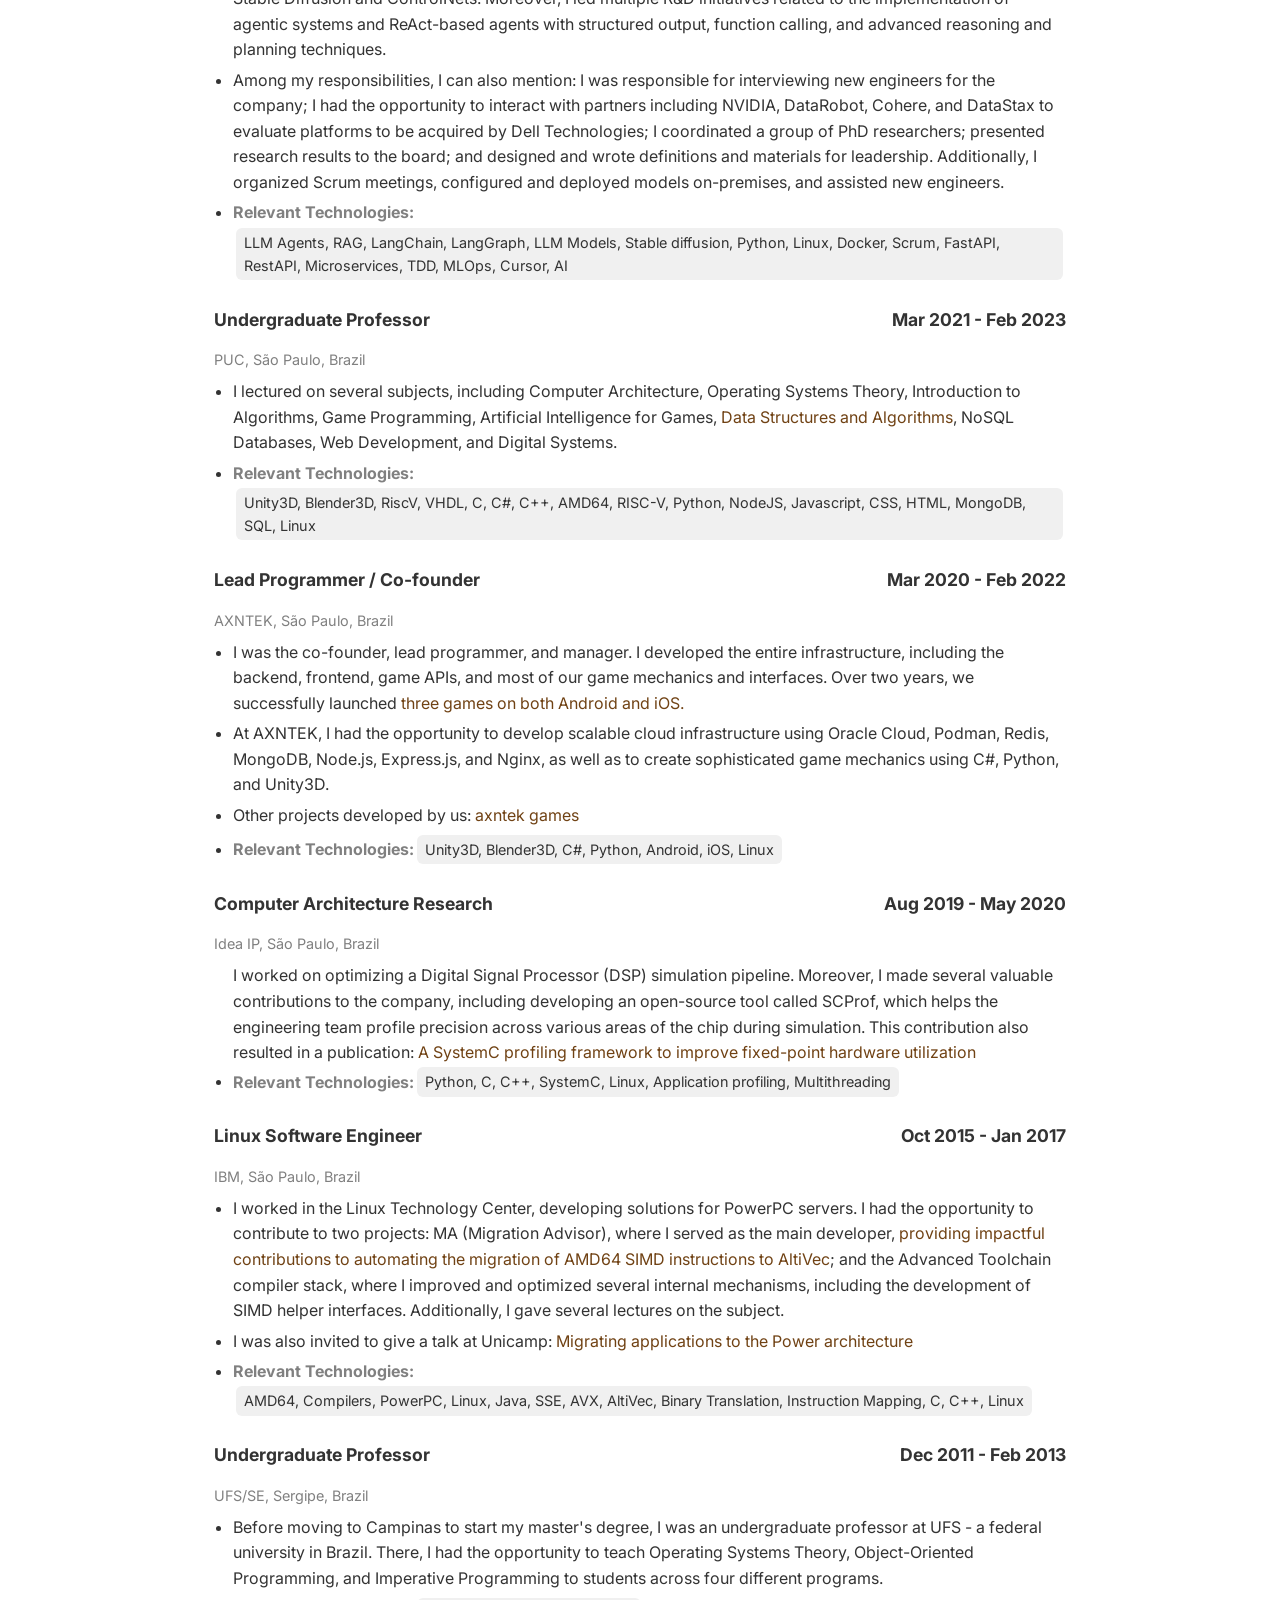
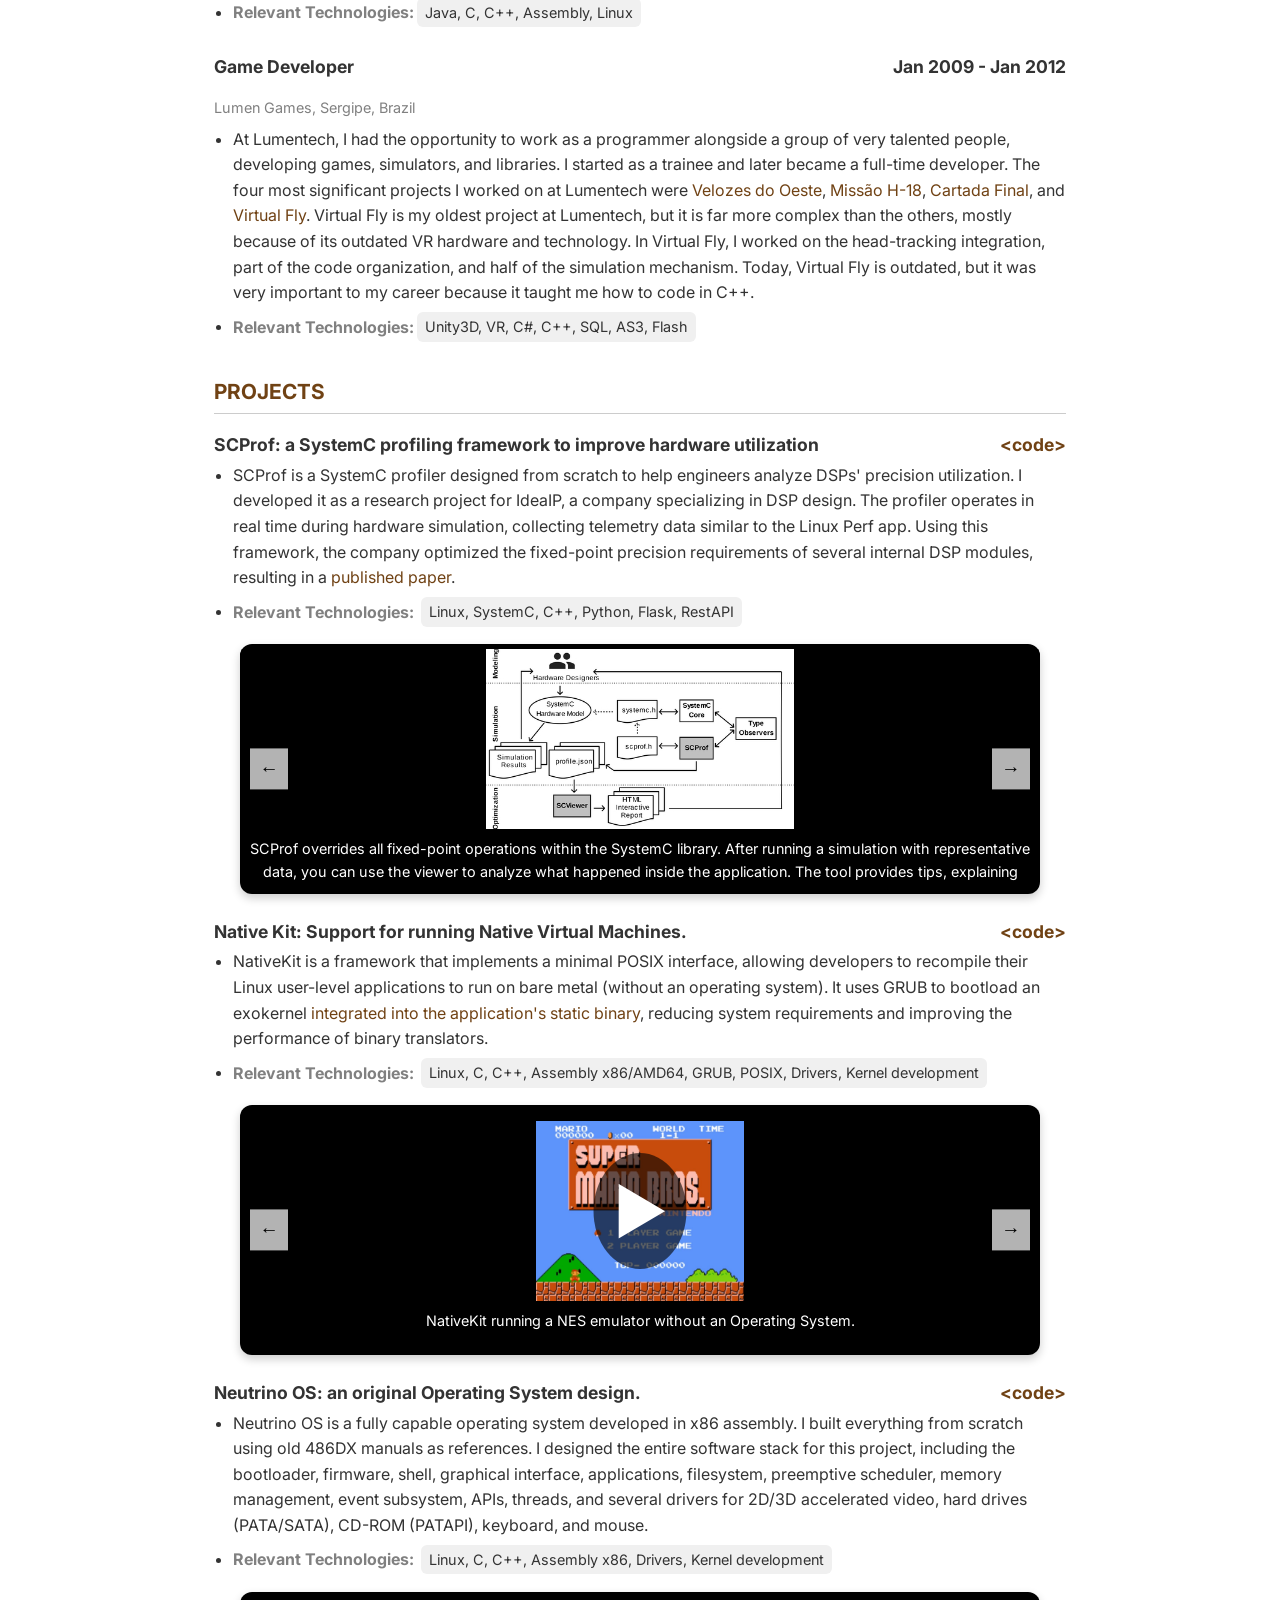
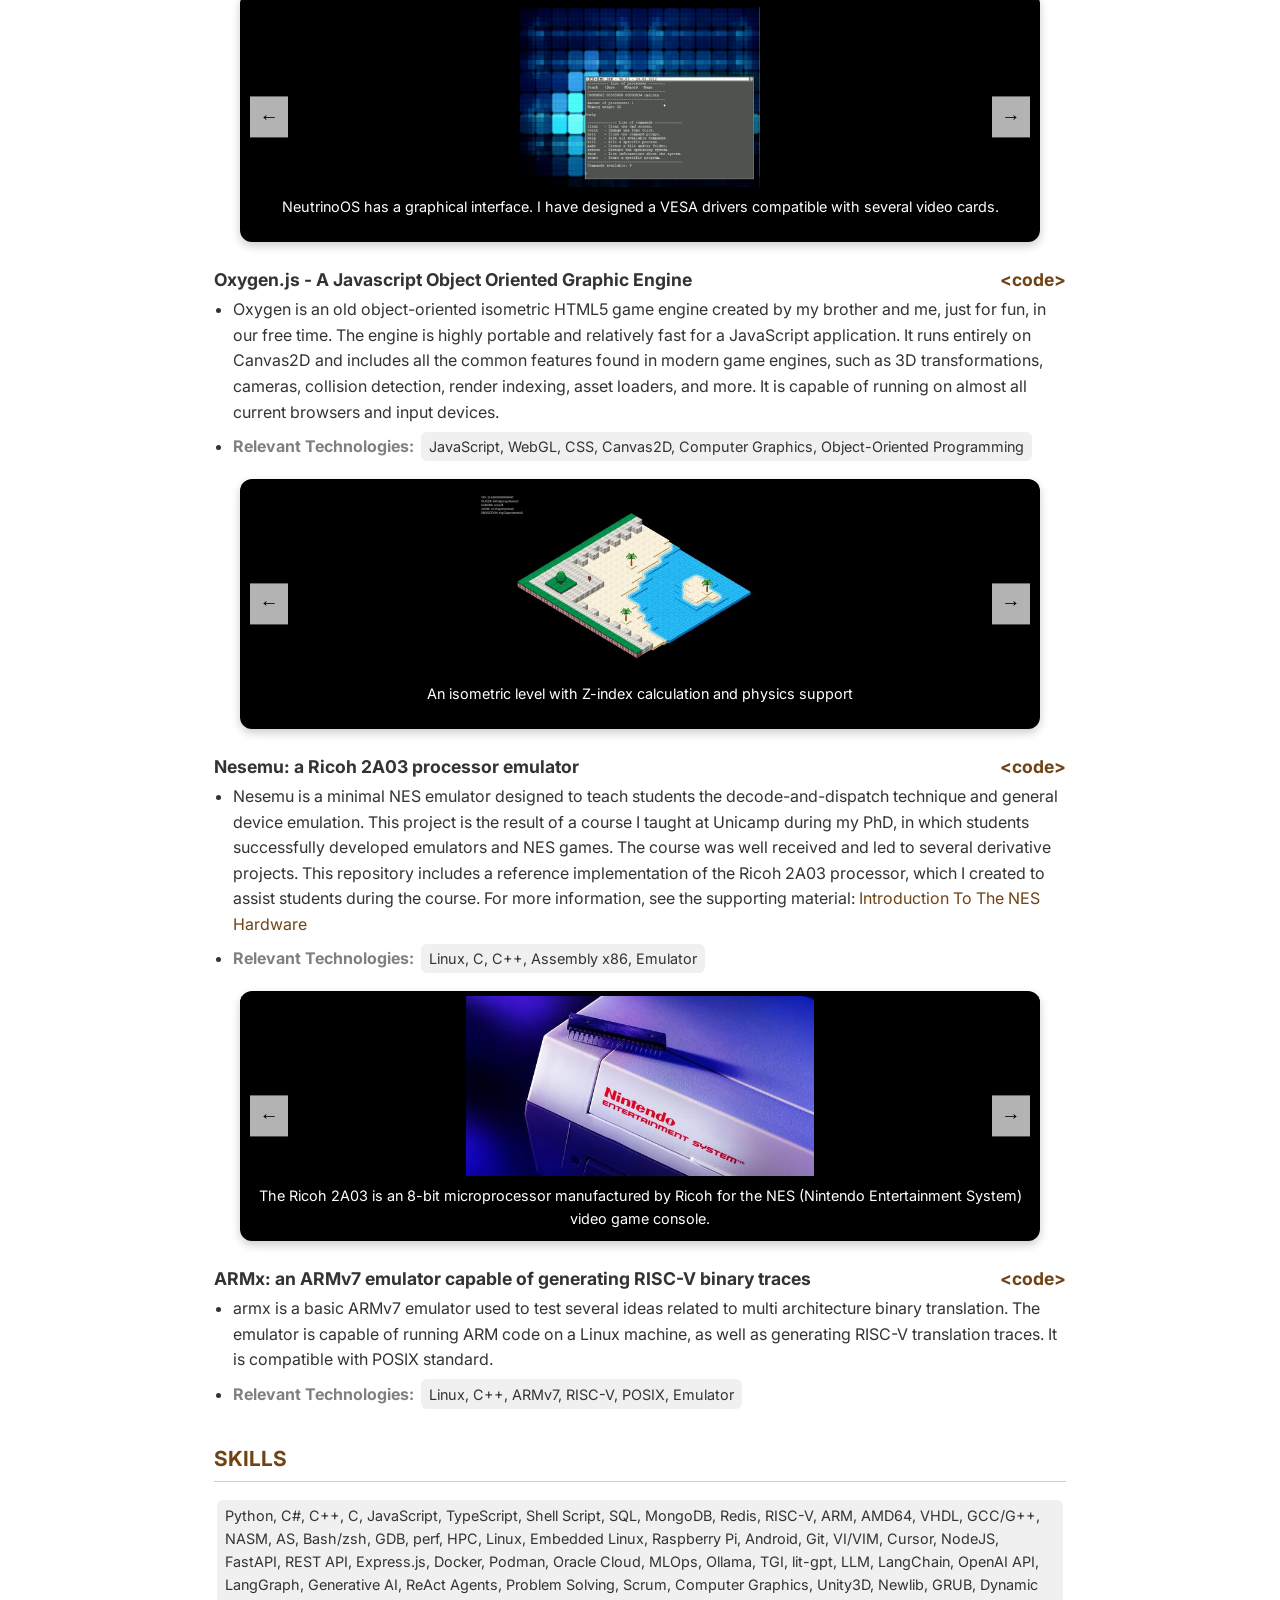
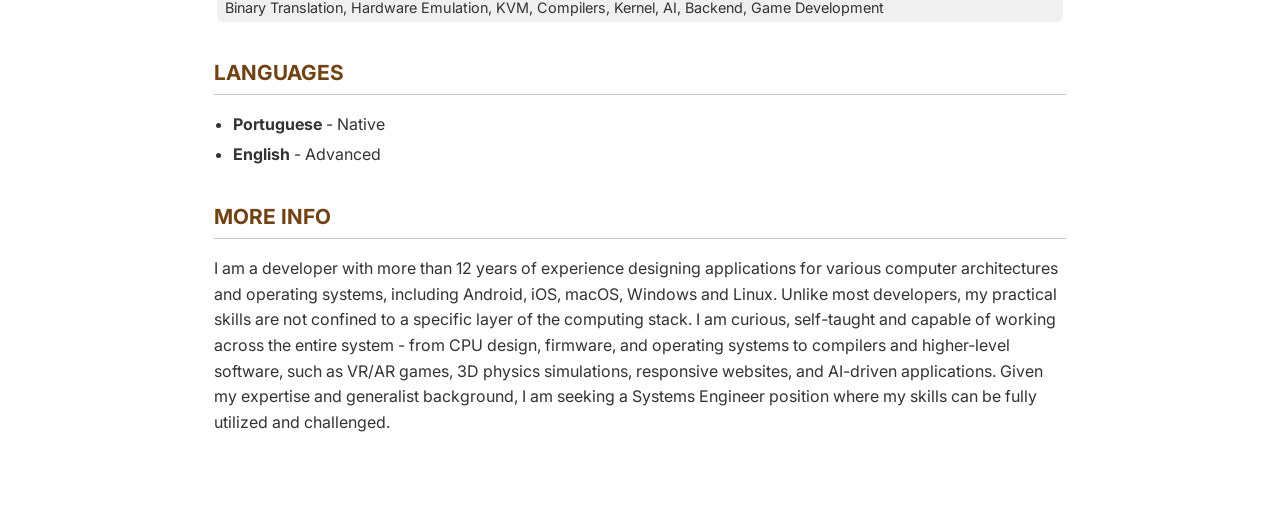
==== commit 3e07b497: "Removing all animations" ====
--- a/index.html
+++ b/index.html
@@ -29,7 +29,7 @@
         <header class="center">
             <h1>Alisson Linhares</h1>
             <div class="contact">
-                <span><i class="fas fa-map-marker-alt"></i> Sergipe, Brazil</span>
+                <span><i class="fas fa-map-marker-alt"></i> Brazil</span>
                 <span><i class="far fa-envelope"></i> <a href="mailto:arescarv@gmail.com">arescarv@gmail.com</a></span>
                 <span><i class="fab fa-linkedin"></i> <a href="https://www.linkedin.com/in/alissonlinhares/">@alissonlinhares</a></span>
             </div>
@@ -45,7 +45,7 @@
             <p>This is a summary of my career. Put the mouse over each branch to see what happened during that period.</p>
             <div class="timeline-chart-container" id="chart-wrapper">
                 <div class="timeline-chart-card" id="chart-container">
-                <svg id="branch-chart" viewBox="0 0 900 250" preserveAspectRatio="xMinYMid meet"></svg>
+                <svg id="branch-chart"></svg>
                 <div id="tooltip" class="timeline-chart-tooltip" style="display: none;"></div>
                 </div>
             </div>
@@ -336,7 +336,6 @@
     </div>
 
     <script src="js/timeline.js"></script>
-    <script src="js/scroll-animations.js"></script>
     <script src="js/carousel.js"></script>
 </body>
 </html>
--- a/css/style.css
+++ b/css/style.css
@@ -119,17 +119,6 @@
     display: inline-block;
 }
 
-.section {
-    opacity: 0;
-    transform: translateY(20px);
-    transition: opacity 0.6s ease-out, transform 0.6s ease-out;
-}
-
-.section.visible {
-    opacity: 1;
-    transform: translateY(0);
-}
-
 .video-thumbnail {
   position: relative;
   display: inline-block;
--- a/css/timeline.css
+++ b/css/timeline.css
@@ -1,13 +1,16 @@
 .timeline-chart-container {
     font-family: 'Inter', sans-serif;
-    margin: 0;
     padding: 0;
     user-select: none;
+    width: 100%;
+    max-width: 900px;
+    margin: 0 auto;
 }
 
 .timeline-chart-card {
     background: #fff;
-    padding: 20px;
+    width: 100%;
+    padding: 1rem;
     box-shadow: 0 1px 4px rgba(0, 0, 0, 0.1);
     overflow-x: auto;
     position: relative;
@@ -28,5 +31,5 @@
 
 svg {
     width: 100%;
-    height: auto;
+    height: 240px;
 }
--- a/css/carousel.css
+++ b/css/carousel.css
@@ -11,19 +11,21 @@
     cursor: pointer;
 }
 
-.carousel-image {
-    cursor: pointer;
-}
-
 .carousel {
     position: relative;
-    width: 800px;
-    height: 250px;
-    margin: 0rem auto;
+    width: 100%;
+    max-width: 800px;
+    height: auto;
+    aspect-ratio: 8 / 2.5;
+    margin: 0 auto;
     overflow: hidden;
     border-radius: 12px;
     box-shadow: 0 4px 10px rgba(0,0,0,0.2);
     background: black;
+}
+
+.carousel-image {
+    cursor: pointer;
 }
 
 .carousel-images {
@@ -33,8 +35,8 @@
 }
 
 .carousel-item {
-    width: 800px;
-    height: 240px;
+    width: 100%;
+    height: 100%;
     flex-shrink: 0;
     display: flex;
     flex-direction: column;
@@ -47,8 +49,8 @@
 
 .carousel-item img {
     width: 100%;
-    height: 180px;
-    padding-top: 10px;
+    height: auto;
+    max-height: 180px;
     object-fit: contain;
     background-color: black;
     cursor: pointer;
--- a/css/navmenu.css
+++ b/css/navmenu.css
@@ -7,14 +7,6 @@
     backdrop-filter: blur(10px);
     box-shadow: 0 2px 10px rgba(0, 0, 0, 0.1);
     z-index: 1000;
-    opacity: 0;
-    transform: translateY(-100%);
-    transition: opacity 0.3s ease, transform 0.3s ease;
-}
-
-.nav-menu.visible {
-    opacity: 1;
-    transform: translateY(0);
 }
 
 .nav-menu ul {
@@ -23,13 +15,17 @@
     list-style: none;
     padding: 0;
     margin: 0;
-    gap: 20px;
+    gap: 10px;
+}
+
+section {
+    scroll-margin-top: 60px;
 }
 
 .nav-menu a {
     color: #333;
     text-decoration: none;
-    padding: 15px 20px;
+    padding: 10px 10px;
     display: block;
     transition: color 0.3s ease;
     font-weight: 500;
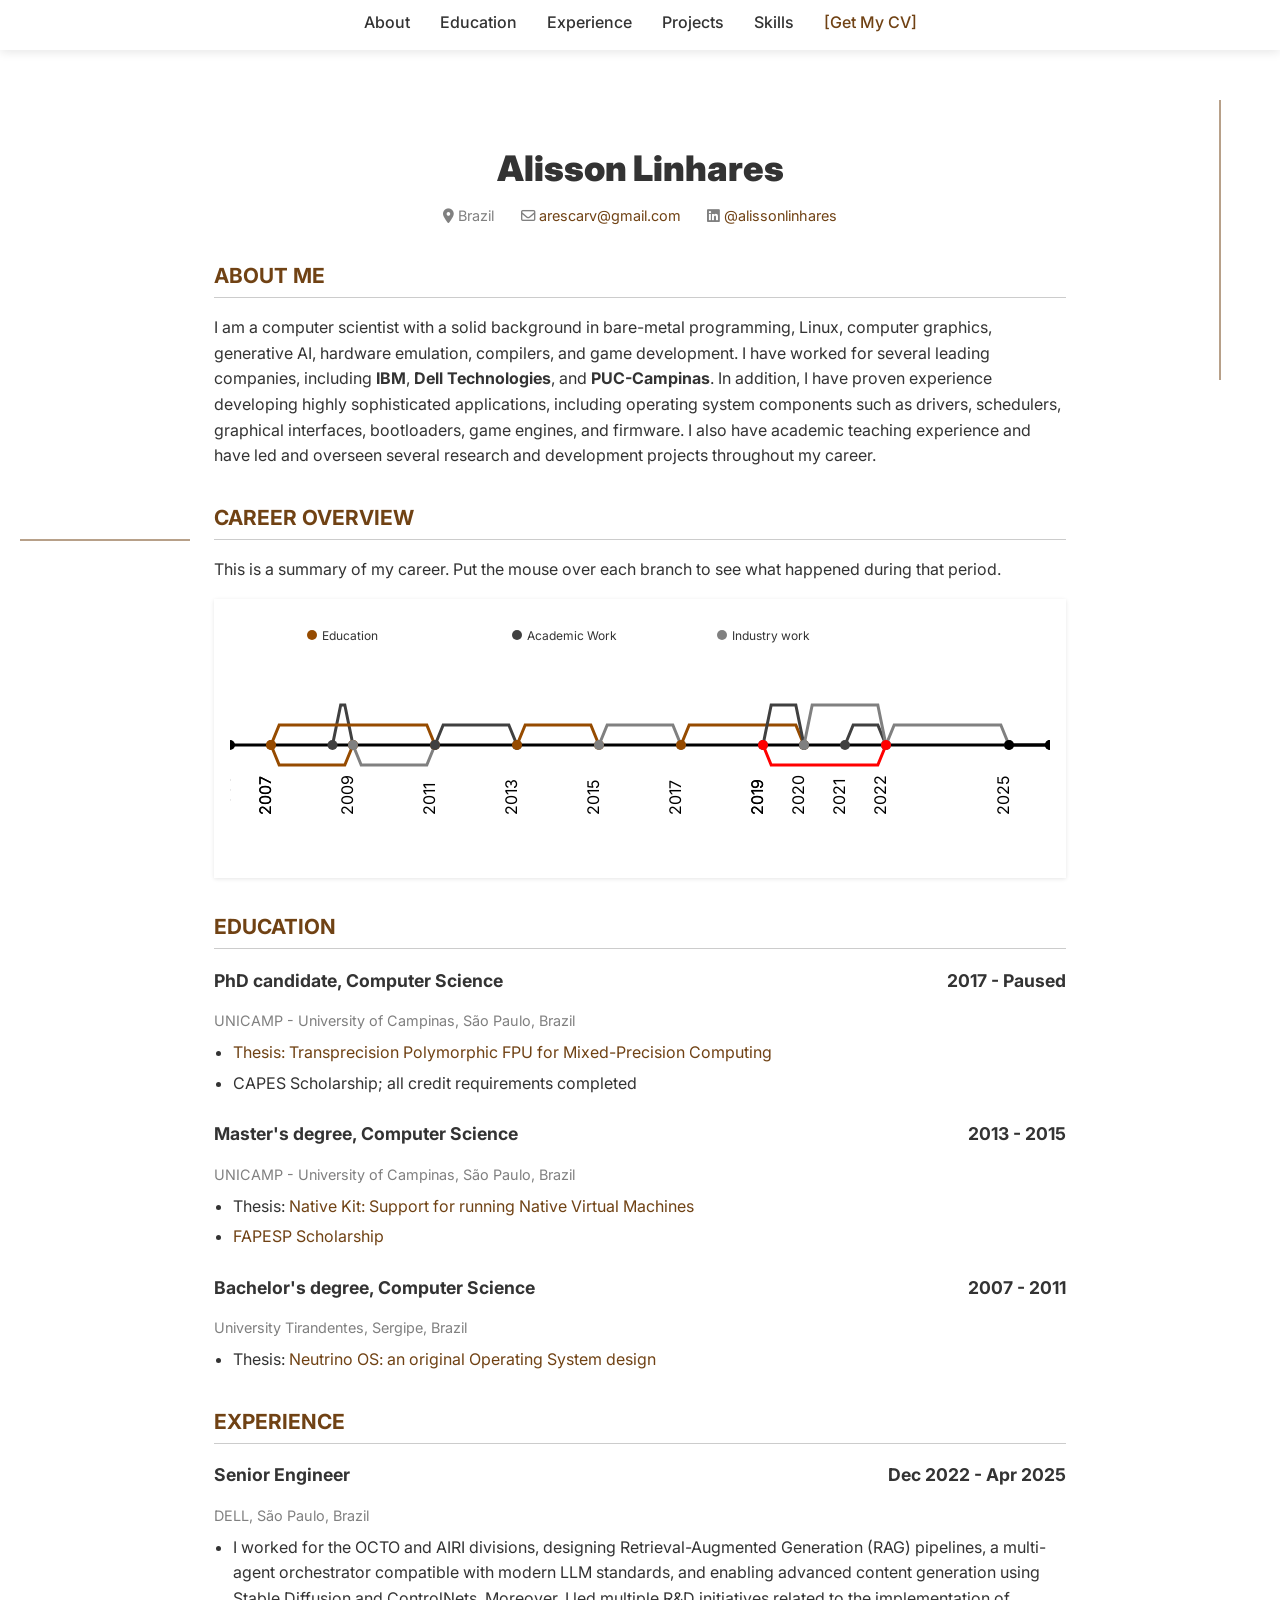
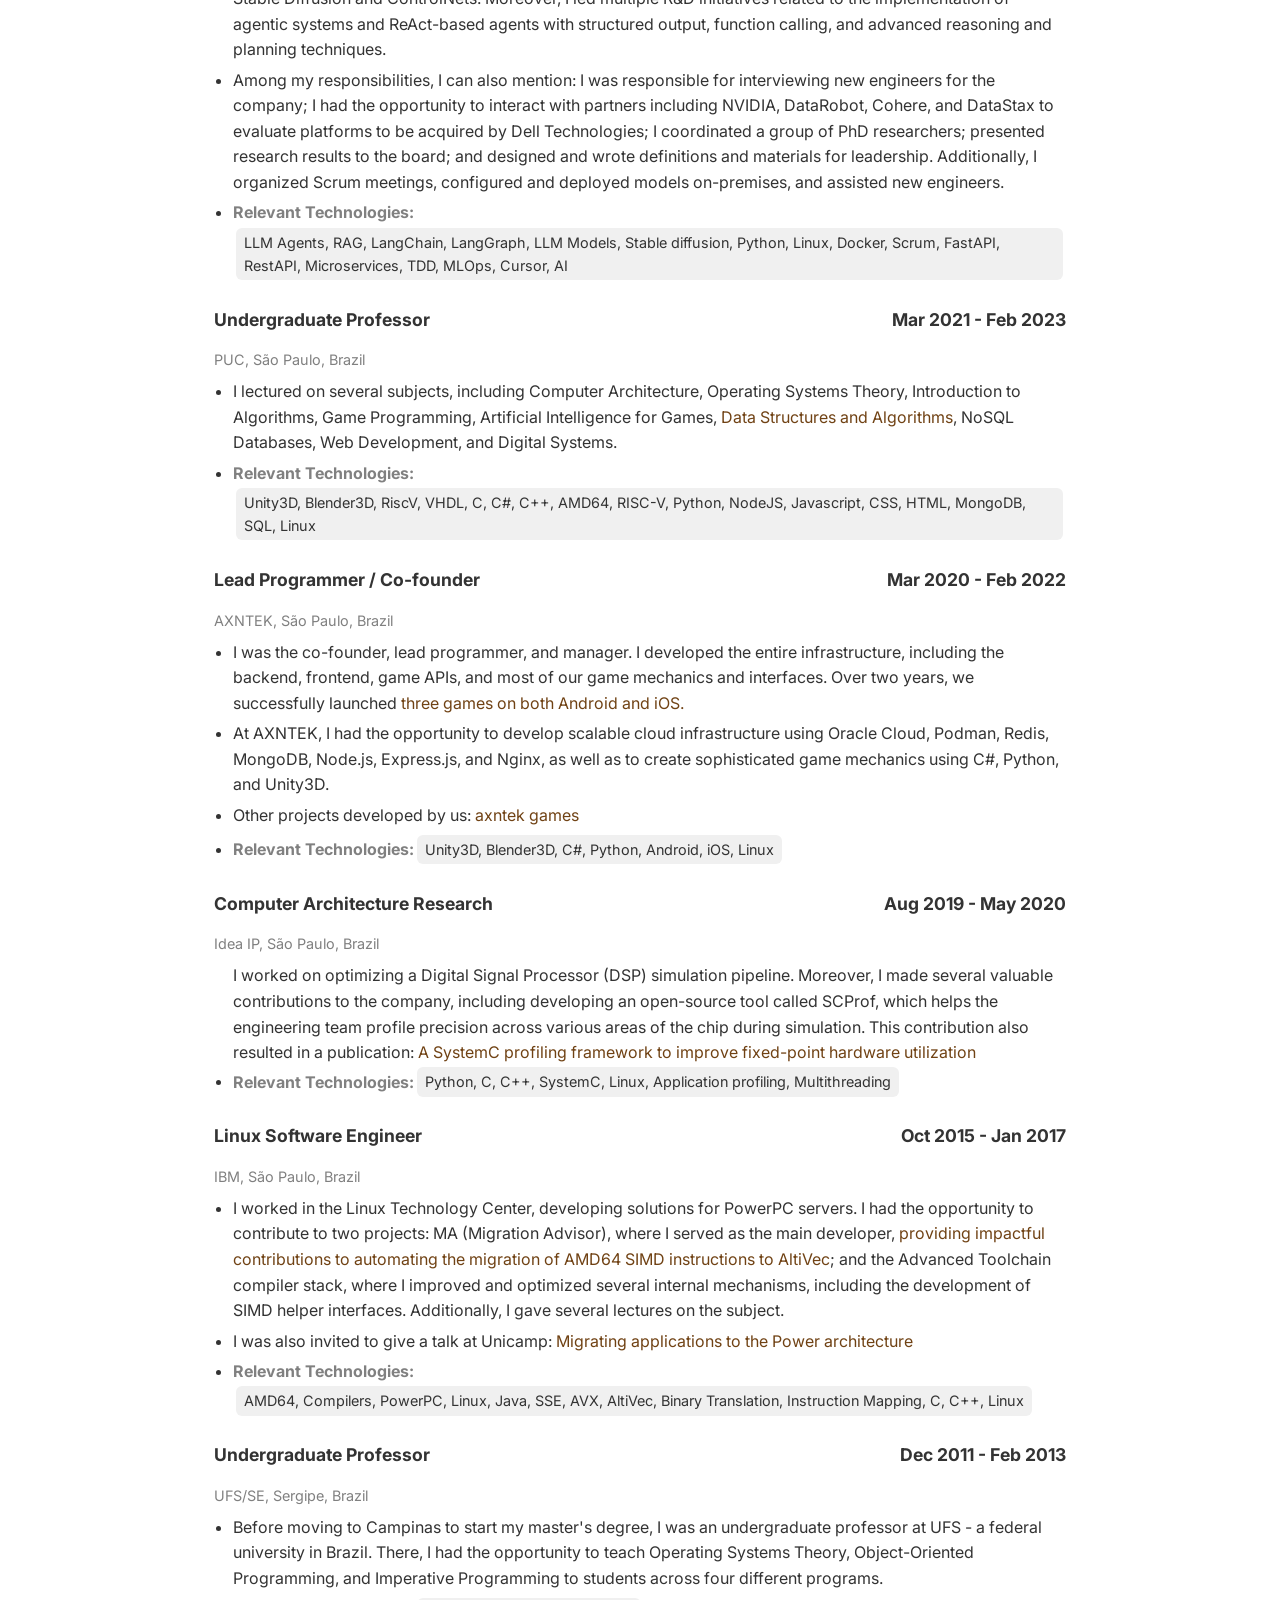
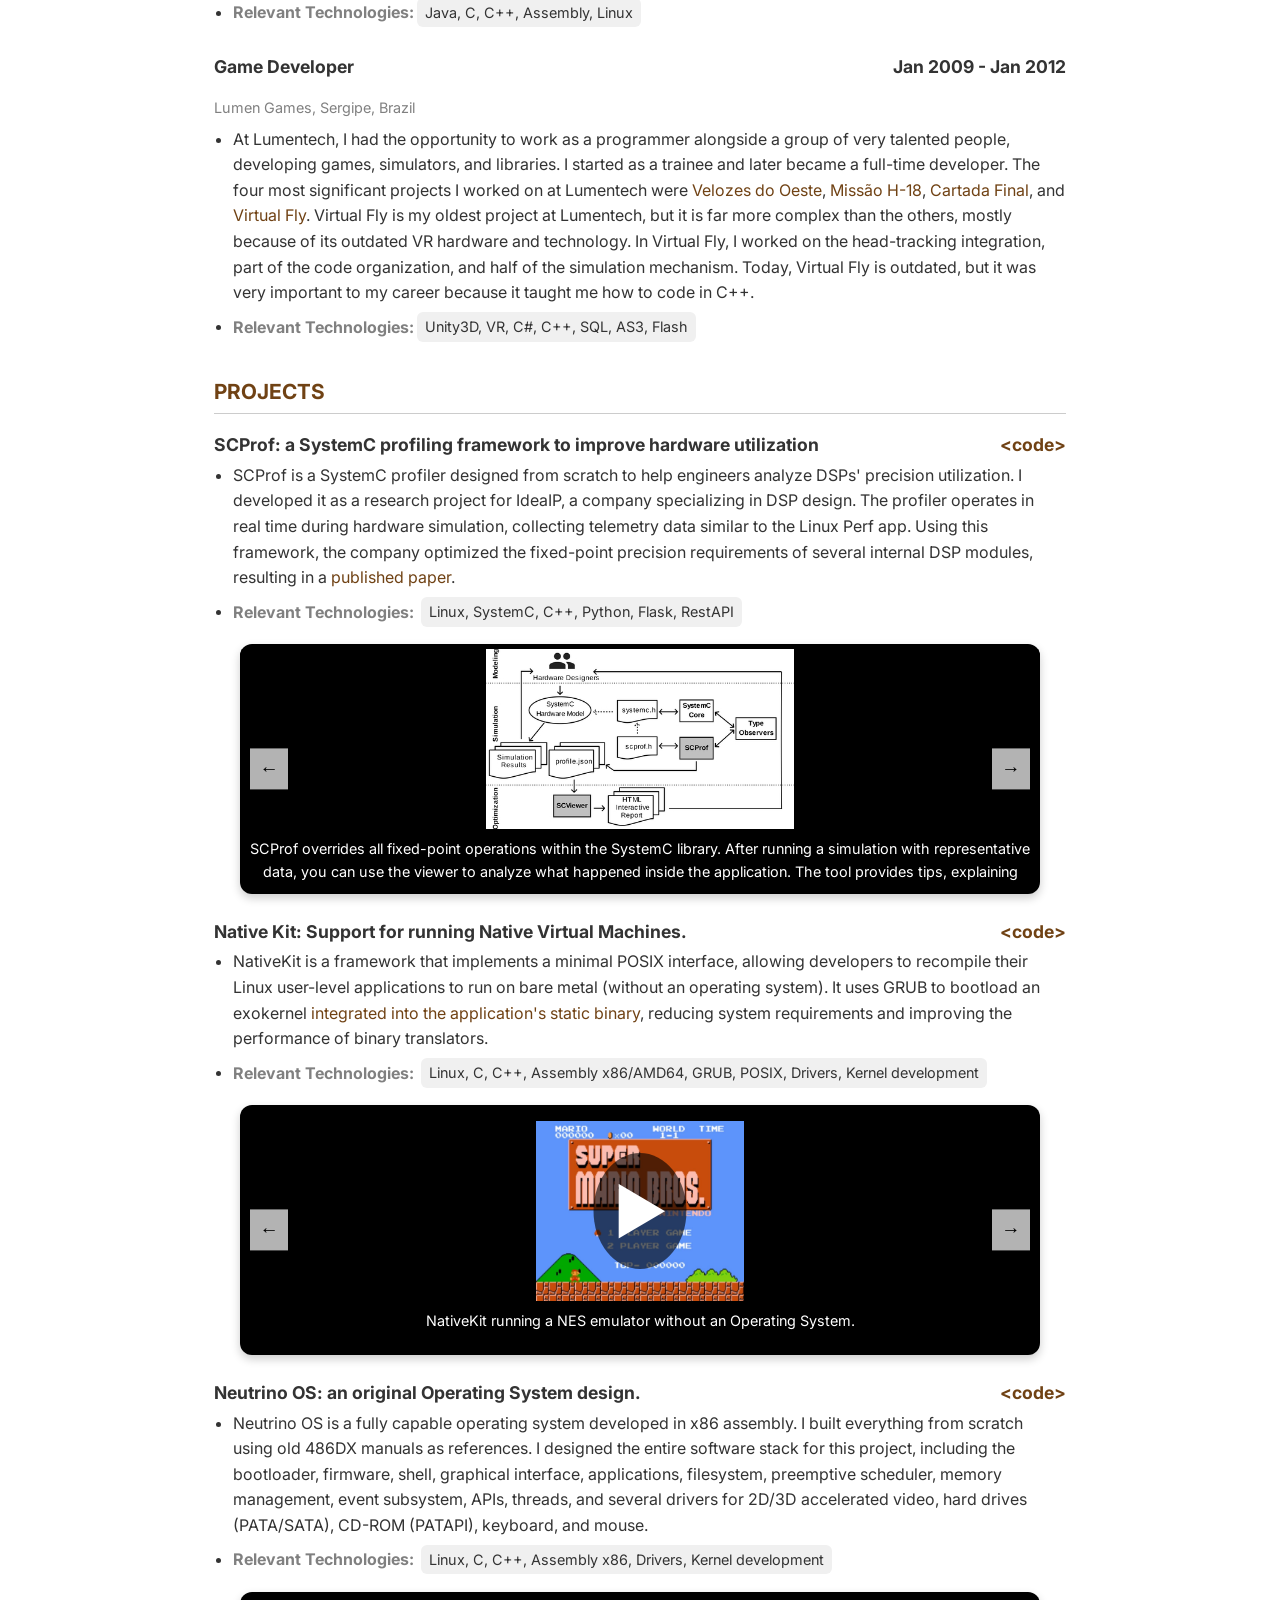
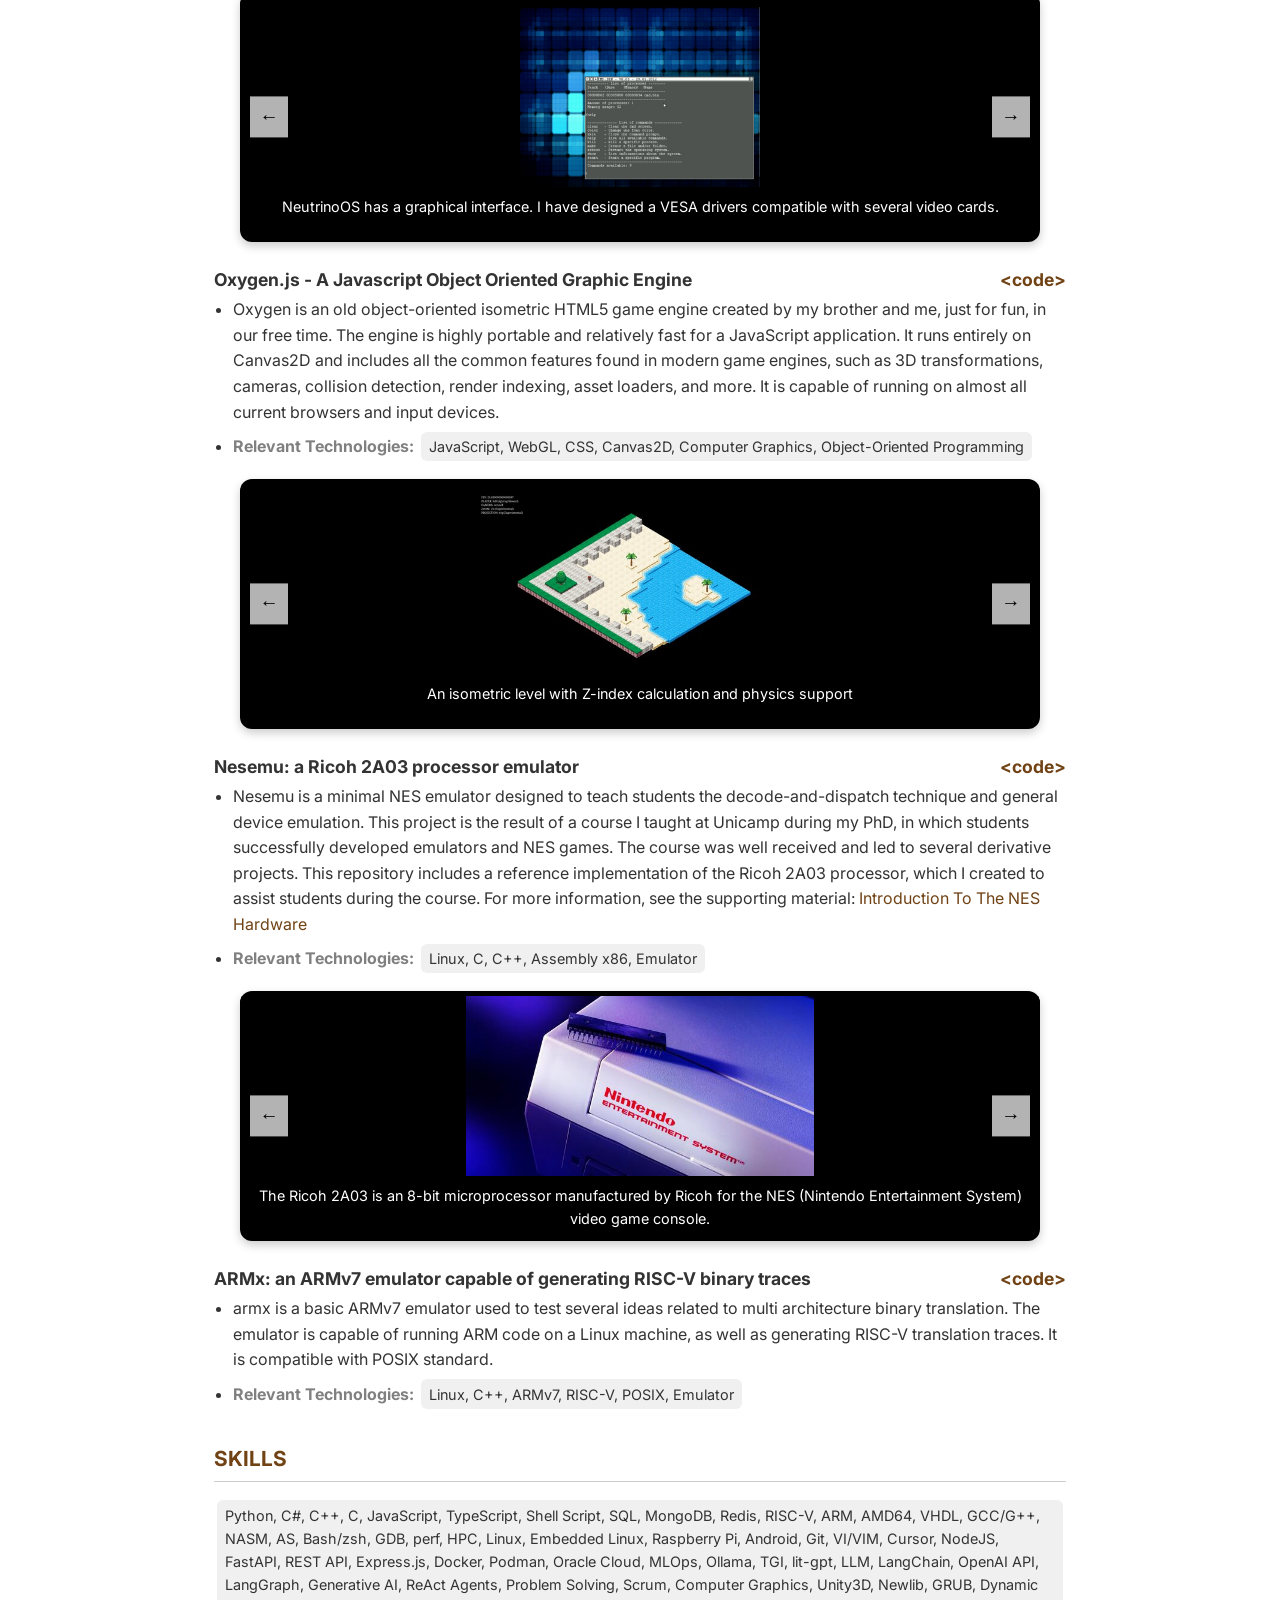
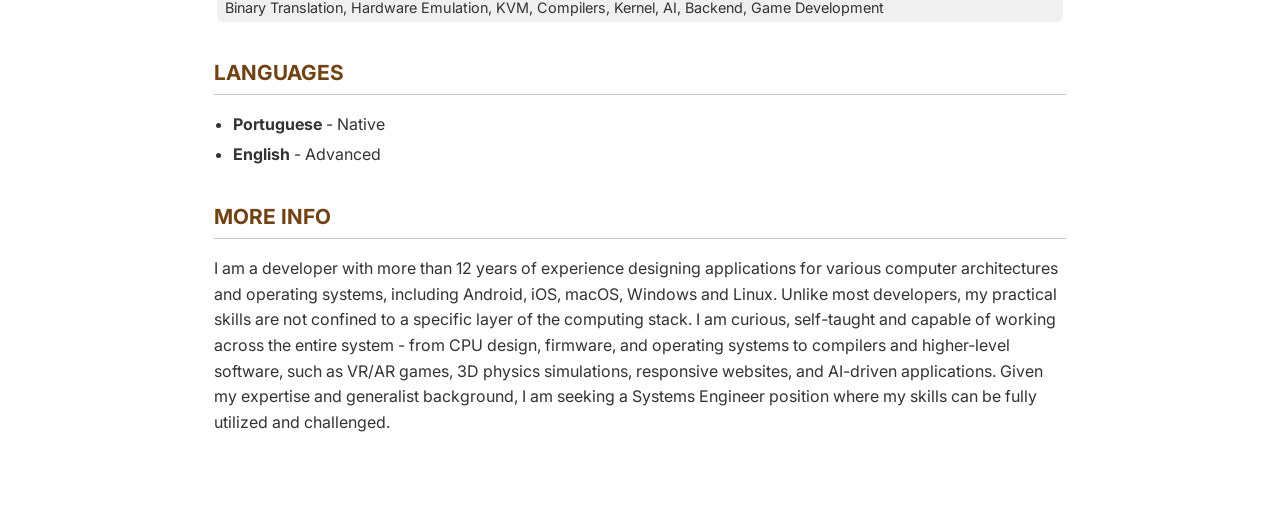
==== commit ecce2678: "Adding a background animation" ====
--- a/index.html
+++ b/index.html
@@ -1,341 +1,345 @@
 <!DOCTYPE html>
 <html lang="en">
-
 <head>
     <meta charset="UTF-8" />
-    <meta name="viewport" content="width=device-width, initial-scale=1.0" />
+    <meta name="viewport" content="width=device-width, initial-scale=1.0"/>
     <meta name="description" content="Alisson Linhares" />
     <title>Alisson Linhares</title>
+
     <link rel="stylesheet" href="css/style.css" />
     <link rel="stylesheet" href="css/timeline.css" />
     <link rel="stylesheet" href="css/carousel.css" />
     <link rel="stylesheet" href="css/navmenu.css" />
     <link rel="stylesheet" href="https://cdnjs.cloudflare.com/ajax/libs/font-awesome/6.5.0/css/all.min.css">
 </head>
-
 <body>
-    <nav class="nav-menu">
-        <ul>
-            <li><a href="#about">About</a></li>
-            <li><a href="#education">Education</a></li>
-            <li><a href="#experience">Experience</a></li>
-            <li><a href="#projects">Projects</a></li>
-            <li><a href="#skills">Skills</a></li>
-            <li><a href="assets/alisson_linhares.pdf" id="cv_link">[Get My CV]</a></li>
-        </ul>
-    </nav>
-
-    <div class="container">
-        <header class="center">
-            <h1>Alisson Linhares</h1>
-            <div class="contact">
-                <span><i class="fas fa-map-marker-alt"></i> Brazil</span>
-                <span><i class="far fa-envelope"></i> <a href="mailto:arescarv@gmail.com">arescarv@gmail.com</a></span>
-                <span><i class="fab fa-linkedin"></i> <a href="https://www.linkedin.com/in/alissonlinhares/">@alissonlinhares</a></span>
-            </div>
-        </header>
-
-        <section id="about">
-            <h2>About me</h2>
-            <p>I am a computer scientist with a solid background in bare-metal programming, Linux, computer graphics, generative AI, hardware emulation, compilers, and game development. I have worked for several leading companies, including <strong>IBM</strong>, <strong>Dell Technologies</strong>, and <strong>PUC-Campinas</strong>. In addition, I have proven experience developing highly sophisticated applications, including operating system components such as drivers, schedulers, graphical interfaces, bootloaders, game engines, and firmware. I also have academic teaching experience and have led and overseen several research and development projects throughout my career.
-        </section>
-
-        <section id="timeline">
-            <h2>Career Overview </h2>
-            <p>This is a summary of my career. Put the mouse over each branch to see what happened during that period.</p>
-            <div class="timeline-chart-container" id="chart-wrapper">
-                <div class="timeline-chart-card" id="chart-container">
-                <svg id="branch-chart"></svg>
-                <div id="tooltip" class="timeline-chart-tooltip" style="display: none;"></div>
-                </div>
-            </div>
-        </section>
-
-        <section id="education">
-            <h2>Education</h2>
-            <div class="entry">
-                <h3>PhD candidate, Computer Science <span>2017 - Paused</span></h3>
-                <p class="org">UNICAMP - University of Campinas, São Paulo, Brazil</p>
+    <canvas id="circuit-bg"></canvas>
+
+    <div class="content">
+        <nav class="nav-menu">
+            <ul>
+                <li><a href="#about">About</a></li>
+                <li><a href="#education">Education</a></li>
+                <li><a href="#experience">Experience</a></li>
+                <li><a href="#projects">Projects</a></li>
+                <li><a href="#skills">Skills</a></li>
+                <li><a href="assets/alisson_linhares.pdf" id="cv_link">[Get My CV]</a></li>
+            </ul>
+        </nav>
+
+        <div class="container">
+            <header class="center">
+                <h1>Alisson Linhares</h1>
+                <div class="contact">
+                    <span><i class="fas fa-map-marker-alt"></i> Brazil</span>
+                    <span><i class="far fa-envelope"></i> <a href="mailto:arescarv@gmail.com">arescarv@gmail.com</a></span>
+                    <span><i class="fab fa-linkedin"></i> <a href="https://www.linkedin.com/in/alissonlinhares/">@alissonlinhares</a></span>
+                </div>
+            </header>
+
+            <section id="about">
+                <h2>About me</h2>
+                <p>I am a computer scientist with a solid background in bare-metal programming, Linux, computer graphics, generative AI, hardware emulation, compilers, and game development. I have worked for several leading companies, including <strong>IBM</strong>, <strong>Dell Technologies</strong>, and <strong>PUC-Campinas</strong>. In addition, I have proven experience developing highly sophisticated applications, including operating system components such as drivers, schedulers, graphical interfaces, bootloaders, game engines, and firmware. I also have academic teaching experience and have led and overseen several research and development projects throughout my career.
+            </section>
+
+            <section id="timeline">
+                <h2>Career Overview </h2>
+                <p>This is a summary of my career. Put the mouse over each branch to see what happened during that period.</p>
+                <div class="timeline-chart-container" id="chart-wrapper">
+                    <div class="timeline-chart-card" id="chart-container">
+                        <svg id="branch-chart"></svg>
+                        <div id="tooltip" class="timeline-chart-tooltip" style="display: none;"></div>
+                    </div>
+                </div>
+            </section>
+
+            <section id="education">
+                <h2>Education</h2>
+                <div class="entry">
+                    <h3>PhD candidate, Computer Science <span>2017 - Paused</span></h3>
+                    <p class="org">UNICAMP - University of Campinas, São Paulo, Brazil</p>
+                    <ul>
+                        <li><a href="/assets/carvalho2019.pdf">Thesis: Transprecision Polymorphic FPU for Mixed-Precision Computing</a></li>
+                        <li>CAPES Scholarship; all credit requirements completed</li>
+                    </ul>
+                </div>
+
+                <div class="entry">
+                    <h3>Master's degree, Computer Science <span>2013 - 2015</span></h3>
+                    <p class="org">UNICAMP - University of Campinas, São Paulo, Brazil</p>
+                    <ul>
+                        <li>Thesis: <a href="https://github.com/lmcad-unicamp/NativeKit">Native Kit: Support for running Native Virtual Machines</a></li>
+                        <li><a href="https://bv.fapesp.br/pt/pesquisador/672377/alisson-linhares-de-carvalho/">FAPESP Scholarship</a></li>
+                    </ul>
+                </div>
+
+                <div class="entry">
+                    <h3>Bachelor's degree, Computer Science <span>2007 - 2011</span></h3>
+                    <p class="org">University Tirandentes, Sergipe, Brazil</p>
+                    <ul>
+                        <li>Thesis: <a href="https://github.com/AlissonLinhares/NeutrinoOS">Neutrino OS: an original Operating System design</a></li>
+                    </ul>
+                </div>
+            </section>
+
+            <section id="experience">
+                <h2>Experience</h2>
+                <div class="entry">
+                    <h3>Senior Engineer<span>Dec 2022 - Apr 2025</span></h3>
+                    <p class="org">DELL, São Paulo, Brazil</p>
+                    <ul>
+                        <li>I worked for the OCTO and AIRI divisions, designing Retrieval-Augmented Generation (RAG) pipelines, a multi-agent orchestrator compatible with modern LLM standards, and enabling advanced content generation using Stable Diffusion and ControlNets. Moreover, I led multiple R&D initiatives related to the implementation of agentic systems and ReAct-based agents with structured output, function calling, and advanced reasoning and planning techniques.</li>
+                        <li>Among my responsibilities, I can also mention: I was responsible for interviewing new engineers for the company; I had the opportunity to interact with partners including NVIDIA, DataRobot, Cohere, and DataStax to evaluate platforms to be acquired by Dell Technologies; I coordinated a group of PhD researchers; presented research results to the board; and designed and wrote definitions and materials for leadership. Additionally, I organized Scrum meetings, configured and deployed models on-premises, and assisted new engineers.</li>
+                        <li><span class="tech">Relevant Technologies:</span> <span class="tags">LLM Agents, RAG, LangChain,
+                                LangGraph, LLM Models, Stable diffusion, Python, Linux, Docker, Scrum, FastAPI, RestAPI,
+                                Microservices, TDD, MLOps, Cursor, AI</span></li>
+                    </ul>
+                </div>
+
+                <div class="entry">
+                    <h3>Undergraduate Professor <span>Mar 2021 - Feb 2023</span></h3>
+                    <p class="org">PUC, São Paulo, Brazil</p>
+                    <ul>
+                        <li>I lectured on several subjects, including Computer Architecture, Operating Systems Theory, Introduction to Algorithms, Game Programming, Artificial Intelligence for Games, <a href="https://github.com/AlissonLinhares/AlgView">Data Structures and Algorithms</a>, NoSQL Databases, Web Development, and Digital Systems.</li>
+                        <li><span class="tech">Relevant Technologies:</span><span class="tags">Unity3D, Blender3D, RiscV, VHDL, C, C#, C++, AMD64, RISC-V, Python, NodeJS, Javascript, CSS, HTML, MongoDB, SQL, Linux</span></li>
+                    </ul>
+                </div>
+
+                <div class="entry">
+                    <h3>Lead Programmer / Co-founder <span>Mar 2020 - Feb 2022</span></h3>
+                    <p class="org">AXNTEK, São Paulo, Brazil</p>
+                    <ul>
+                        <li>I was the co-founder, lead programmer, and manager. I developed the entire infrastructure, including the backend, frontend, game APIs, and most of our game mechanics and interfaces. Over two years, we successfully launched <a href="https://axntek.games">three games on both Android and iOS.</a></li>
+                        <li>At AXNTEK, I had the opportunity to develop scalable cloud infrastructure using Oracle Cloud, Podman, Redis, MongoDB, Node.js, Express.js, and Nginx, as well as to create sophisticated game mechanics using C#, Python, and Unity3D.</li>
+                        <li>Other projects developed by us: <a href="https://vimeo.com/axntek">axntek games</a></li>
+                        <li><span class="tech">Relevant Technologies:</span><span class="tags">Unity3D, Blender3D, C#, Python, Android, iOS, Linux</span></li>
+                    </ul>
+                </div>
+
+                <div class="entry">
+                    <h3>Computer Architecture Research <span>Aug 2019 - May 2020</span></h3>
+                    <p class="org">Idea IP, São Paulo, Brazil</p>
+                    <ul>
+                        </li>I worked on optimizing a Digital Signal Processor (DSP) simulation pipeline. Moreover, I made several valuable contributions to the company, including developing an open-source tool called SCProf, which helps the engineering team profile precision across various areas of the chip during simulation. This contribution also resulted in a publication: <a href="https://github.com/AlissonLinhares/scprof/blob/master/doc/sbcci_2020.pdf">A SystemC profiling framework to improve fixed-point hardware utilization</a></li>
+                        <li><span class="tech">Relevant Technologies:</span><span class="tags">Python, C, C++, SystemC, Linux, Application profiling, Multithreading</span></li>
+                    </ul>
+                </div>
+
+                <div class="entry">
+                    <h3>Linux Software Engineer <span>Oct 2015 - Jan 2017</span></h3>
+                    <p class="org">IBM, São Paulo, Brazil</p>
+                    <ul>
+                        <li>I worked in the Linux Technology Center, developing solutions for PowerPC servers. I had the opportunity to contribute to two projects: MA (Migration Advisor), where I served as the main developer, <a href="/assets/powerpc.pdf">providing impactful contributions to automating the migration of AMD64 SIMD instructions to AltiVec</a>; and the Advanced Toolchain compiler stack, where I improved and optimized several internal mechanisms, including the development of SIMD helper interfaces. Additionally, I gave several lectures on the subject.</li>
+                        <li>I was also invited to give a talk at Unicamp: <a href="https://www.youtube.com/watch?v=TMgTuCLl_Oo">Migrating applications to the Power architecture</a></li>
+                        <li><span class="tech">Relevant Technologies:</span><span class="tags">AMD64, Compilers, PowerPC, Linux, Java, SSE, AVX, AltiVec, Binary Translation, Instruction Mapping, C, C++, Linux</span></li>
+                    </ul>
+                </div>
+
+                <div class="entry">
+                    <h3>Undergraduate Professor <span>Dec 2011 - Feb 2013</span></h3>
+                    <p class="org">UFS/SE, Sergipe, Brazil</p>
+                    <ul>
+                        <li>Before moving to Campinas to start my master's degree, I was an undergraduate professor at UFS - a federal university in Brazil. There, I had the opportunity to teach Operating Systems Theory, Object-Oriented Programming, and Imperative Programming to students across four different programs.</li>
+                        <li><span class="tech">Relevant Technologies:</span><span class="tags">Java, C, C++, Assembly, Linux</span></li>
+                    </ul>
+                </div>
+
+                <div class="entry">
+                    <h3>Game Developer <span>Jan 2009 - Jan 2012</span></h3>
+                    <p class="org">Lumen Games, Sergipe, Brazil</p>
+                    <ul>
+                        <li>At Lumentech, I had the opportunity to work as a programmer alongside a group of very talented people, developing games, simulators, and libraries. I started as a trainee and later became a full-time developer. The four most significant projects I worked on at Lumentech were <a href="https://lumen.games/portfolio-item/the-fastest-cars-in-the-west/">Velozes do Oeste</a>, <a href="https://lumen.games/portfolio-item/h18-mission-and-plantom-challenge/">Missão H-18</a>, <a href="https://lumen.games/portfolio-item/cartada-final/">Cartada Final</a>, and <a href="https://www.youtube.com/watch?v=4Lb3BAwyC3o&feature=youtu.be">Virtual Fly</a>. Virtual Fly is my oldest project at Lumentech, but it is far more complex than the others, mostly because of its outdated VR hardware and technology. In Virtual Fly, I worked on the head-tracking integration, part of the code organization, and half of the simulation mechanism. Today, Virtual Fly is outdated, but it was very important to my career because it taught me how to code in C++.</li>
+                        <li><span class="tech">Relevant Technologies:</span><span class="tags">Unity3D, VR, C#, C++, SQL, AS3, Flash </span></li>
+                    </ul>
+                </div>
+            </section>
+
+            <section id="projects">
+                <h2>Projects</h2>
+                <div class="entry">
+                    <h3>SCProf: a SystemC profiling framework to improve hardware utilization <a href="https://github.com/AlissonLinhares/scprof">&lt;code&gt;</a></h3>
+                    <ul>
+                        <li>SCProf is a SystemC profiler designed from scratch to help engineers analyze DSPs' precision utilization. I developed it as a research project for IdeaIP, a company specializing in DSP design. The profiler operates in real time during hardware simulation, collecting telemetry data similar to the Linux Perf app. Using this framework, the company optimized the fixed-point precision requirements of several internal DSP modules, resulting in a <a href="https://github.com/AlissonLinhares/scprof/blob/master/doc/sbcci_2020.pdf">published paper</a>. </li>
+                        <li><span class="tech">Relevant Technologies:</span> <span class="tags">Linux, SystemC, C++, Python, Flask, RestAPI</span></li>
+                    </ul>
+                    <div class="carousel original-carousel">
+                        <div class="carousel-images">
+                            <div class="carousel-item">
+                                <img src="assets/images/mini/scprof0.jpg" alt="Interface 0" data-index="0">
+                                <div class="caption">SCProf overrides all fixed-point operations within the SystemC library. After running a simulation with representative data, you can use the viewer to analyze what happened inside the application. The tool provides tips, explaining what needs to be done to improve bit utilization and reduce hardware requirements. The project was used by IdeaIP to substantially improve their DSP hardware.</div>
+                            </div>
+                            <div class="carousel-item">
+                                <img src="assets/images/mini/scprof1.jpg" alt="Interface 1" data-index="1">
+                                <div class="caption">We can analyse simulation results remotely using a web interface.</div>
+                            </div>
+                            <div class="carousel-item">
+                                <img src="assets/images/mini/scprof2.jpg" alt="Interface 2" data-index="2">
+                                <div class="caption">The app gives several useful optimization tips, including how many bits are really used.</div>
+                            </div>
+                            <div class="carousel-item">
+                                <img src="assets/images/mini/scprof3.jpg" alt="Interface 3" data-index="3">
+                                <div class="caption">Engineers from IdeaIO used the app to improve their DSP hardware precision.</div>
+                            </div>
+                        </div>
+                        <div class="carousel-buttons">
+                            <button class="prevBtn">&#8592;</button>
+                            <button class="nextBtn">&#8594;</button>
+                        </div>
+                    </div>
+                </div>
+
+                <div class="entry">
+                    <h3>Native Kit: Support for running Native Virtual Machines. <a href="https://github.com/lmcad-unicamp/NativeKit">&lt;code&gt;</a></h3>
+                    <ul>
+                        <li>NativeKit is a framework that implements a minimal POSIX interface, allowing developers to recompile their Linux user-level applications to run on bare metal (without an operating system). It uses GRUB to bootload an exokernel <a href="https://github.com/lmcad-unicamp/NativeKit/blob/master/doc/apresentacao.pdf">integrated into the application's static binary</a>, reducing system requirements and improving the performance of binary translators.</li>
+                        <li><span class="tech">Relevant Technologies:</span> <span class="tags">Linux, C, C++, Assembly x86/AMD64, GRUB, POSIX, Drivers, Kernel development</span></li>
+                    </ul>
+                    <div class="carousel original-carousel">
+                        <div class="carousel-images">
+                            <div class="carousel-item">
+                                <a href="https://www.youtube.com/embed/jj--cF3suvU" target="_blank" rel="noopener" class="video-thumbnail">
+                                    <img width=300 height=270 src="assets/images/full/nativekit2.jpg" title="" alt="Watch on YouTube">
+                                    <span class="play-button">&#9658;</span>
+                                </a>
+                                <div class="caption">NativeKit running a NES emulator without an Operating System.</div>
+                            </div>
+                            <div class="carousel-item">
+                                <img src="assets/images/mini/nativekit0.jpg" alt="Interface 0" data-index="0">
+                                <div class="caption">NativeKit is an exokernel embedded in the application code, allowing a binary to execute on bare metal without an operating system.</div>
+                            </div>
+                            <div class="carousel-item">
+                                <img src="assets/images/mini/nativekit1.jpg" alt="Interface 1" data-index="1">
+                                <div class="caption">The API is fully object-oriented. In this example, I built a kernel with UART support to run an 8086 emulator. The image on the right shows FreeDOS running on tiny8086 emulator, operating on bare metal using the NativeKit API.</div>
+                            </div>
+                        </div>
+                        <div class="carousel-buttons">
+                            <button class="prevBtn">&#8592;</button>
+                            <button class="nextBtn">&#8594;</button>
+                        </div>
+                    </div>
+                </div>
+
+                <div class="entry">
+                    <h3>Neutrino OS: an original Operating System design. <a href="https://github.com/AlissonLinhares/NeutrinoOS">&lt;code&gt;</a></h3>
+                    <ul>
+                        <li>Neutrino OS is a fully capable operating system developed in x86 assembly. I built everything from scratch using old 486DX manuals as references. I designed the entire software stack for this project, including the bootloader, firmware, shell, graphical interface, applications, filesystem, preemptive scheduler, memory management, event subsystem, APIs, threads, and several drivers for 2D/3D accelerated video, hard drives (PATA/SATA), CD-ROM (PATAPI), keyboard, and mouse.</li>
+                        <li><span class="tech">Relevant Technologies:</span> <span class="tags">Linux, C, C++, Assembly x86, Drivers, Kernel development</span></li>
+                    </ul>
+                    <div class="carousel original-carousel">
+                        <div class="carousel-images">
+                            <div class="carousel-item">
+                                <img src="assets/images/mini/neutrino0.png" alt="Interface 1" data-index="0">
+                                <div class="caption">NeutrinoOS has a graphical interface. I have designed a VESA drivers compatible with several video cards.</div>
+                            </div>
+                            <div class="carousel-item">
+                                <img src="assets/images/mini/neutrino1.png" alt="Interface 2" data-index="1">
+                                <div class="caption">The shell includes a terminal that allows interaction with the file system, enabling users to load applications and navigate through directories.</div>
+                            </div>
+                            <div class="carousel-item">
+                                <img src="assets/images/mini/neutrino2.png" alt="Interface 3" data-index="2">
+                                <div class="caption">The operating system supports time-sharing, efficient memory allocation, and protected addressing.</div>
+                            </div>
+                            <div class="carousel-item">
+                                <img src="assets/images/mini/neutrino3.png" alt="Interface 4" data-index="3">
+                                <div class="caption">It is a toy project, but it provides a full syscall interface and event-oriented APIs for development.</div>
+                            </div>
+                        </div>
+                        <div class="carousel-buttons">
+                            <button class="prevBtn">&#8592;</button>
+                            <button class="nextBtn">&#8594;</button>
+                        </div>
+                    </div>
+                </div>
+
+                <div class="entry">
+                    <h3>Oxygen.js - A Javascript Object Oriented Graphic Engine<a href="https://github.com/AlissonLinhares/Oxygen">&lt;code&gt;</a></h3>
+                    <ul>
+                        <li>Oxygen is an old object-oriented isometric HTML5 game engine created by my brother and me, just for fun, in our free time. The engine is highly portable and relatively fast for a JavaScript application. It runs entirely on Canvas2D and includes all the common features found in modern game engines, such as 3D transformations, cameras, collision detection, render indexing, asset loaders, and more. It is capable of running on almost all current browsers and input devices.</a>
+                        <li><span class="tech">Relevant Technologies:</span> <span class="tags">JavaScript, WebGL, CSS, Canvas2D, Computer Graphics, Object-Oriented Programming</span></li>
+                    </ul>
+                    <div class="carousel original-carousel">
+                        <div class="carousel-images">
+                            <div class="carousel-item">
+                                <img src="assets/images/mini/oxygen1.jpg" alt="Interface 1" data-index="0">
+                                <div class="caption">An isometric level with Z-index calculation and physics support</div>
+                            </div>
+                            <div class="carousel-item">
+                                <img src="assets/images/mini/oxygen2.jpg" alt="Interface 2" data-index="1">
+                                <div class="caption">The engine is highly optimized; it can handle thousands of animated elements running in the background</div>
+                            </div>
+                        </div>
+                        <div class="carousel-buttons">
+                            <button class="prevBtn">&#8592;</button>
+                            <button class="nextBtn">&#8594;</button>
+                        </div>
+                    </div>
+                </div>
+                <div class="entry">
+                    <h3>Nesemu: a Ricoh 2A03 processor emulator<a href="https://github.com/AlissonLinhares/nesemu">&lt;code&gt;</a></h3>
+                    <ul>
+                        <li>Nesemu is a minimal NES emulator designed to teach students the decode-and-dispatch technique and general device emulation. This project is the result of a course I taught at Unicamp during my PhD, in which students successfully developed emulators and NES games. The course was well received and led to several derivative projects. This repository includes a reference implementation of the Ricoh 2A03 processor, which I created to assist students during the course. For more information, see the supporting material: <a href="https://raw.githubusercontent.com/AlissonLinhares/nesemu/master/doc/IntroductionToTheNESHardware.pdf">Introduction To The NES Hardware</a></li>
+                        <li><span class="tech">Relevant Technologies:</span> <span class="tags">Linux, C, C++, Assembly x86, Emulator</span></li>
+                    </ul>
+                    <div class="carousel original-carousel">
+                        <div class="carousel-images">
+                            <div class="carousel-item">
+                                <img src="assets/images/mini/nesemu01.jpg" alt="Interface 1" data-index="0">
+                                <div class="caption">The Ricoh 2A03 is an 8-bit microprocessor manufactured by Ricoh for the NES (Nintendo Entertainment System) video game console.</div>
+                            </div>
+                            <div class="carousel-item">
+                                <img src="assets/images/mini/nesemu02.jpg" alt="Interface 2" data-index="1">
+                                <div class="caption">The emulator implements the entire instruction set, including the memory map of the original console.</div>
+                            </div>
+                            <div class="carousel-item">
+                                <img src="assets/images/mini/nesemu03.jpg" alt="Interface 2" data-index="1">
+                                <div class="caption">We can run homebrew binaries, but I didn't finish the emulator. I implemented this code as a reference to help students understand how to implement a decode-and-dispatch interpreter engine.</div>
+                            </div>
+                        </div>
+                        <div class="carousel-buttons">
+                            <button class="prevBtn">&#8592;</button>
+                            <button class="nextBtn">&#8594;</button>
+                        </div>
+                    </div>
+                </div>
+                <div class="entry">
+                    <h3>ARMx: an ARMv7 emulator capable of generating RISC-V binary traces<a href="https://github.com/AlissonLinhares/armx">&lt;code&gt;</a></h3>
+                    <ul>
+                        <li>armx is a basic ARMv7 emulator used to test several ideas related to multi architecture binary translation. The emulator is capable of running ARM code on a Linux machine, as well as generating RISC-V translation traces. It is compatible with POSIX standard.</li>
+                        <li><span class="tech">Relevant Technologies:</span> <span class="tags">Linux, C++, ARMv7, RISC-V, POSIX, Emulator</span></li>
+                    </ul>
+                </div>
+            </section>
+
+            <section id="skills">
+                <h2>Skills</h2>
+                <div class="tags">
+                    Python, C#, C++, C, JavaScript, TypeScript, Shell Script, SQL, MongoDB, Redis, RISC-V, ARM, AMD64, VHDL, GCC/G++, NASM, AS, Bash/zsh, GDB, perf, HPC, Linux, Embedded Linux, Raspberry Pi, Android, Git, VI/VIM, Cursor, NodeJS, FastAPI, REST API, Express.js, Docker, Podman, Oracle Cloud, MLOps, Ollama, TGI, lit-gpt, LLM, LangChain, OpenAI API, LangGraph, Generative AI, ReAct Agents, Problem Solving, Scrum, Computer Graphics, Unity3D, Newlib, GRUB, Dynamic Binary Translation, Hardware Emulation, KVM, Compilers, Kernel, AI, Backend, Game Development
+                </div>
+            </section>
+
+            <section>
+                <h2>Languages</h2>
                 <ul>
-                    <li><a href="/assets/carvalho2019.pdf">Thesis: Transprecision Polymorphic FPU for Mixed-Precision Computing</a></li>
-                    <li>CAPES Scholarship; all credit requirements completed</li>
+                    <li><strong>Portuguese</strong> - Native</li>
+                    <li><strong>English</strong> - Advanced</li>
                 </ul>
-            </div>
-
-            <div class="entry">
-                <h3>Master's degree, Computer Science <span>2013 - 2015</span></h3>
-                <p class="org">UNICAMP - University of Campinas, São Paulo, Brazil</p>
-                <ul>
-                    <li>Thesis: <a href="https://github.com/lmcad-unicamp/NativeKit">Native Kit: Support for running Native Virtual Machines</a></li>
-                    <li><a href="https://bv.fapesp.br/pt/pesquisador/672377/alisson-linhares-de-carvalho/">FAPESP Scholarship</a></li>
-                </ul>
-            </div>
-
-            <div class="entry">
-                <h3>Bachelor's degree, Computer Science <span>2007 - 2011</span></h3>
-                <p class="org">University Tirandentes, Sergipe, Brazil</p>
-                <ul>
-                    <li>Thesis: <a href="https://github.com/AlissonLinhares/NeutrinoOS">Neutrino OS: an original Operating System design</a></li>
-                </ul>
-            </div>
-        </section>
-
-        <section id="experience">
-            <h2>Experience</h2>
-            <div class="entry">
-                <h3>Senior Engineer<span>Dec 2022 - Apr 2025</span></h3>
-                <p class="org">DELL, São Paulo, Brazil</p>
-                <ul>
-                    <li>I worked for the OCTO and AIRI divisions, designing Retrieval-Augmented Generation (RAG) pipelines, a multi-agent orchestrator compatible with modern LLM standards, and enabling advanced content generation using Stable Diffusion and ControlNets. Moreover, I led multiple R&D initiatives related to the implementation of agentic systems and ReAct-based agents with structured output, function calling, and advanced reasoning and planning techniques.</li>
-                    <li>Among my responsibilities, I can also mention: I was responsible for interviewing new engineers for the company; I had the opportunity to interact with partners including NVIDIA, DataRobot, Cohere, and DataStax to evaluate platforms to be acquired by Dell Technologies; I coordinated a group of PhD researchers; presented research results to the board; and designed and wrote definitions and materials for leadership. Additionally, I organized Scrum meetings, configured and deployed models on-premises, and assisted new engineers.</li>
-                    <li><span class="tech">Relevant Technologies:</span> <span class="tags">LLM Agents, RAG, LangChain,
-                            LangGraph, LLM Models, Stable diffusion, Python, Linux, Docker, Scrum, FastAPI, RestAPI,
-                            Microservices, TDD, MLOps, Cursor, AI</span></li>
-                </ul>
-            </div>
-
-            <div class="entry">
-                <h3>Undergraduate Professor <span>Mar 2021 - Feb 2023</span></h3>
-                <p class="org">PUC, São Paulo, Brazil</p>
-                <ul>
-                    <li>I lectured on several subjects, including Computer Architecture, Operating Systems Theory, Introduction to Algorithms, Game Programming, Artificial Intelligence for Games, <a href="https://github.com/AlissonLinhares/AlgView">Data Structures and Algorithms</a>, NoSQL Databases, Web Development, and Digital Systems.</li>
-                    <li><span class="tech">Relevant Technologies:</span><span class="tags">Unity3D, Blender3D, RiscV, VHDL, C, C#, C++, AMD64, RISC-V, Python, NodeJS, Javascript, CSS, HTML, MongoDB, SQL, Linux</span></li>
-                </ul>
-            </div>
-
-            <div class="entry">
-                <h3>Lead Programmer / Co-founder <span>Mar 2020 - Feb 2022</span></h3>
-                <p class="org">AXNTEK, São Paulo, Brazil</p>
-                <ul>
-                    <li>I was the co-founder, lead programmer, and manager. I developed the entire infrastructure, including the backend, frontend, game APIs, and most of our game mechanics and interfaces. Over two years, we successfully launched <a href="https://axntek.games">three games on both Android and iOS.</a></li>
-                    <li>At AXNTEK, I had the opportunity to develop scalable cloud infrastructure using Oracle Cloud, Podman, Redis, MongoDB, Node.js, Express.js, and Nginx, as well as to create sophisticated game mechanics using C#, Python, and Unity3D.</li>
-                    <li>Other projects developed by us: <a href="https://vimeo.com/axntek">axntek games</a></li>
-                    <li><span class="tech">Relevant Technologies:</span><span class="tags">Unity3D, Blender3D, C#, Python, Android, iOS, Linux</span></li>
-                </ul>
-            </div>
-
-            <div class="entry">
-                <h3>Computer Architecture Research <span>Aug 2019 - May 2020</span></h3>
-                <p class="org">Idea IP, São Paulo, Brazil</p>
-                <ul>
-                    </li>I worked on optimizing a Digital Signal Processor (DSP) simulation pipeline. Moreover, I made several valuable contributions to the company, including developing an open-source tool called SCProf, which helps the engineering team profile precision across various areas of the chip during simulation. This contribution also resulted in a publication: <a href="https://github.com/AlissonLinhares/scprof/blob/master/doc/sbcci_2020.pdf">A SystemC profiling framework to improve fixed-point hardware utilization</a></li>
-                    <li><span class="tech">Relevant Technologies:</span><span class="tags">Python, C, C++, SystemC, Linux, Application profiling, Multithreading</span></li>
-                </ul>
-            </div>
-
-            <div class="entry">
-                <h3>Linux Software Engineer <span>Oct 2015 - Jan 2017</span></h3>
-                <p class="org">IBM, São Paulo, Brazil</p>
-                <ul>
-                    <li>I worked in the Linux Technology Center, developing solutions for PowerPC servers. I had the opportunity to contribute to two projects: MA (Migration Advisor), where I served as the main developer, <a href="/assets/powerpc.pdf">providing impactful contributions to automating the migration of AMD64 SIMD instructions to AltiVec</a>; and the Advanced Toolchain compiler stack, where I improved and optimized several internal mechanisms, including the development of SIMD helper interfaces. Additionally, I gave several lectures on the subject.</li>
-                    <li>I was also invited to give a talk at Unicamp: <a href="https://www.youtube.com/watch?v=TMgTuCLl_Oo">Migrating applications to the Power architecture</a></li>
-                    <li><span class="tech">Relevant Technologies:</span><span class="tags">AMD64, Compilers, PowerPC, Linux, Java, SSE, AVX, AltiVec, Binary Translation, Instruction Mapping, C, C++, Linux</span></li>
-                </ul>
-            </div>
-
-            <div class="entry">
-                <h3>Undergraduate Professor <span>Dec 2011 - Feb 2013</span></h3>
-                <p class="org">UFS/SE, Sergipe, Brazil</p>
-                <ul>
-                    <li>Before moving to Campinas to start my master's degree, I was an undergraduate professor at UFS - a federal university in Brazil. There, I had the opportunity to teach Operating Systems Theory, Object-Oriented Programming, and Imperative Programming to students across four different programs.</li>
-                    <li><span class="tech">Relevant Technologies:</span><span class="tags">Java, C, C++, Assembly, Linux</span></li>
-                </ul>
-            </div>
-
-            <div class="entry">
-                <h3>Game Developer <span>Jan 2009 - Jan 2012</span></h3>
-                <p class="org">Lumen Games, Sergipe, Brazil</p>
-                <ul>
-                    <li>At Lumentech, I had the opportunity to work as a programmer alongside a group of very talented people, developing games, simulators, and libraries. I started as a trainee and later became a full-time developer. The four most significant projects I worked on at Lumentech were <a href="https://lumen.games/portfolio-item/the-fastest-cars-in-the-west/">Velozes do Oeste</a>, <a href="https://lumen.games/portfolio-item/h18-mission-and-plantom-challenge/">Missão H-18</a>, <a href="https://lumen.games/portfolio-item/cartada-final/">Cartada Final</a>, and <a href="https://www.youtube.com/watch?v=4Lb3BAwyC3o&feature=youtu.be">Virtual Fly</a>. Virtual Fly is my oldest project at Lumentech, but it is far more complex than the others, mostly because of its outdated VR hardware and technology. In Virtual Fly, I worked on the head-tracking integration, part of the code organization, and half of the simulation mechanism. Today, Virtual Fly is outdated, but it was very important to my career because it taught me how to code in C++.</li>
-                    <li><span class="tech">Relevant Technologies:</span><span class="tags">Unity3D, VR, C#, C++, SQL, AS3, Flash </span></li>
-                </ul>
-            </div>
-        </section>
-
-        <section id="projects">
-            <h2>Projects</h2>
-            <div class="entry">
-                <h3>SCProf: a SystemC profiling framework to improve hardware utilization <a href="https://github.com/AlissonLinhares/scprof">&lt;code&gt;</a></h3>
-                <ul>
-                    <li>SCProf is a SystemC profiler designed from scratch to help engineers analyze DSPs' precision utilization. I developed it as a research project for IdeaIP, a company specializing in DSP design. The profiler operates in real time during hardware simulation, collecting telemetry data similar to the Linux Perf app. Using this framework, the company optimized the fixed-point precision requirements of several internal DSP modules, resulting in a <a href="https://github.com/AlissonLinhares/scprof/blob/master/doc/sbcci_2020.pdf">published paper</a>. </li>
-                    <li><span class="tech">Relevant Technologies:</span> <span class="tags">Linux, SystemC, C++, Python, Flask, RestAPI</span></li>
-                </ul>
-                <div class="carousel original-carousel">
-                    <div class="carousel-images">
-                        <div class="carousel-item">
-                            <img src="assets/images/mini/scprof0.jpg" alt="Interface 0" data-index="0">
-                            <div class="caption">SCProf overrides all fixed-point operations within the SystemC library. After running a simulation with representative data, you can use the viewer to analyze what happened inside the application. The tool provides tips, explaining what needs to be done to improve bit utilization and reduce hardware requirements. The project was used by IdeaIP to substantially improve their DSP hardware.</div>
-                        </div>
-                        <div class="carousel-item">
-                            <img src="assets/images/mini/scprof1.jpg" alt="Interface 1" data-index="1">
-                            <div class="caption">We can analyse simulation results remotely using a web interface.</div>
-                        </div>
-                        <div class="carousel-item">
-                            <img src="assets/images/mini/scprof2.jpg" alt="Interface 2" data-index="2">
-                            <div class="caption">The app gives several useful optimization tips, including how many bits are really used.</div>
-                        </div>
-                        <div class="carousel-item">
-                            <img src="assets/images/mini/scprof3.jpg" alt="Interface 3" data-index="3">
-                            <div class="caption">Engineers from IdeaIO used the app to improve their DSP hardware precision.</div>
-                        </div>
-                    </div>
-                    <div class="carousel-buttons">
-                        <button class="prevBtn">&#8592;</button>
-                        <button class="nextBtn">&#8594;</button>
-                    </div>
-                </div>
-            </div>
-
-            <div class="entry">
-                <h3>Native Kit: Support for running Native Virtual Machines. <a href="https://github.com/lmcad-unicamp/NativeKit">&lt;code&gt;</a></h3>
-                <ul>
-                    <li>NativeKit is a framework that implements a minimal POSIX interface, allowing developers to recompile their Linux user-level applications to run on bare metal (without an operating system). It uses GRUB to bootload an exokernel <a href="https://github.com/lmcad-unicamp/NativeKit/blob/master/doc/apresentacao.pdf">integrated into the application's static binary</a>, reducing system requirements and improving the performance of binary translators.</li>
-                    <li><span class="tech">Relevant Technologies:</span> <span class="tags">Linux, C, C++, Assembly x86/AMD64, GRUB, POSIX, Drivers, Kernel development</span></li>
-                </ul>
-                <div class="carousel original-carousel">
-                    <div class="carousel-images">
-                        <div class="carousel-item">
-                            <a href="https://www.youtube.com/embed/jj--cF3suvU" target="_blank" rel="noopener" class="video-thumbnail">
-                                <img width=300 height=270 src="assets/images/full/nativekit2.jpg" title="" alt="Watch on YouTube">
-                                <span class="play-button">&#9658;</span>
-                            </a>
-                            <div class="caption">NativeKit running a NES emulator without an Operating System.</div>
-                        </div>
-                        <div class="carousel-item">
-                            <img src="assets/images/mini/nativekit0.jpg" alt="Interface 0" data-index="0">
-                            <div class="caption">NativeKit is an exokernel embedded in the application code, allowing a binary to execute on bare metal without an operating system.</div>
-                        </div>
-                        <div class="carousel-item">
-                            <img src="assets/images/mini/nativekit1.jpg" alt="Interface 1" data-index="1">
-                            <div class="caption">The API is fully object-oriented. In this example, I built a kernel with UART support to run an 8086 emulator. The image on the right shows FreeDOS running on tiny8086 emulator, operating on bare metal using the NativeKit API.</div>
-                        </div>
-                    </div>
-                    <div class="carousel-buttons">
-                        <button class="prevBtn">&#8592;</button>
-                        <button class="nextBtn">&#8594;</button>
-                    </div>
-                </div>
-            </div>
-
-            <div class="entry">
-                <h3>Neutrino OS: an original Operating System design. <a href="https://github.com/AlissonLinhares/NeutrinoOS">&lt;code&gt;</a></h3>
-                <ul>
-                    <li>Neutrino OS is a fully capable operating system developed in x86 assembly. I built everything from scratch using old 486DX manuals as references. I designed the entire software stack for this project, including the bootloader, firmware, shell, graphical interface, applications, filesystem, preemptive scheduler, memory management, event subsystem, APIs, threads, and several drivers for 2D/3D accelerated video, hard drives (PATA/SATA), CD-ROM (PATAPI), keyboard, and mouse.</li>
-                    <li><span class="tech">Relevant Technologies:</span> <span class="tags">Linux, C, C++, Assembly x86, Drivers, Kernel development</span></li>
-                </ul>
-                <div class="carousel original-carousel">
-                    <div class="carousel-images">
-                        <div class="carousel-item">
-                            <img src="assets/images/mini/neutrino0.png" alt="Interface 1" data-index="0">
-                            <div class="caption">NeutrinoOS has a graphical interface. I have designed a VESA drivers compatible with several video cards.</div>
-                        </div>
-                        <div class="carousel-item">
-                            <img src="assets/images/mini/neutrino1.png" alt="Interface 2" data-index="1">
-                            <div class="caption">The shell includes a terminal that allows interaction with the file system, enabling users to load applications and navigate through directories.</div>
-                        </div>
-                        <div class="carousel-item">
-                            <img src="assets/images/mini/neutrino2.png" alt="Interface 3" data-index="2">
-                            <div class="caption">The operating system supports time-sharing, efficient memory allocation, and protected addressing.</div>
-                        </div>
-                        <div class="carousel-item">
-                            <img src="assets/images/mini/neutrino3.png" alt="Interface 4" data-index="3">
-                            <div class="caption">It is a toy project, but it provides a full syscall interface and event-oriented APIs for development.</div>
-                        </div>
-                    </div>
-                    <div class="carousel-buttons">
-                        <button class="prevBtn">&#8592;</button>
-                        <button class="nextBtn">&#8594;</button>
-                    </div>
-                </div>
-            </div>
-
-            <div class="entry">
-                <h3>Oxygen.js - A Javascript Object Oriented Graphic Engine<a href="https://github.com/AlissonLinhares/Oxygen">&lt;code&gt;</a></h3>
-                <ul>
-                    <li>Oxygen is an old object-oriented isometric HTML5 game engine created by my brother and me, just for fun, in our free time. The engine is highly portable and relatively fast for a JavaScript application. It runs entirely on Canvas2D and includes all the common features found in modern game engines, such as 3D transformations, cameras, collision detection, render indexing, asset loaders, and more. It is capable of running on almost all current browsers and input devices.</a>
-                    <li><span class="tech">Relevant Technologies:</span> <span class="tags">JavaScript, WebGL, CSS, Canvas2D, Computer Graphics, Object-Oriented Programming</span></li>
-                </ul>
-                <div class="carousel original-carousel">
-                    <div class="carousel-images">
-                        <div class="carousel-item">
-                            <img src="assets/images/mini/oxygen1.jpg" alt="Interface 1" data-index="0">
-                            <div class="caption">An isometric level with Z-index calculation and physics support</div>
-                        </div>
-                        <div class="carousel-item">
-                            <img src="assets/images/mini/oxygen2.jpg" alt="Interface 2" data-index="1">
-                            <div class="caption">The engine is highly optimized; it can handle thousands of animated elements running in the background</div>
-                        </div>
-                    </div>
-                    <div class="carousel-buttons">
-                        <button class="prevBtn">&#8592;</button>
-                        <button class="nextBtn">&#8594;</button>
-                    </div>
-                </div>
-            </div>
-            <div class="entry">
-                <h3>Nesemu: a Ricoh 2A03 processor emulator<a href="https://github.com/AlissonLinhares/nesemu">&lt;code&gt;</a></h3>
-                <ul>
-                    <li>Nesemu is a minimal NES emulator designed to teach students the decode-and-dispatch technique and general device emulation. This project is the result of a course I taught at Unicamp during my PhD, in which students successfully developed emulators and NES games. The course was well received and led to several derivative projects. This repository includes a reference implementation of the Ricoh 2A03 processor, which I created to assist students during the course. For more information, see the supporting material: <a href="https://raw.githubusercontent.com/AlissonLinhares/nesemu/master/doc/IntroductionToTheNESHardware.pdf">Introduction To The NES Hardware</a></li>
-                    <li><span class="tech">Relevant Technologies:</span> <span class="tags">Linux, C, C++, Assembly x86, Emulator</span></li>
-                </ul>
-                <div class="carousel original-carousel">
-                    <div class="carousel-images">
-                        <div class="carousel-item">
-                            <img src="assets/images/mini/nesemu01.jpg" alt="Interface 1" data-index="0">
-                            <div class="caption">The Ricoh 2A03 is an 8-bit microprocessor manufactured by Ricoh for the NES (Nintendo Entertainment System) video game console.</div>
-                        </div>
-                        <div class="carousel-item">
-                            <img src="assets/images/mini/nesemu02.jpg" alt="Interface 2" data-index="1">
-                            <div class="caption">The emulator implements the entire instruction set, including the memory map of the original console.</div>
-                        </div>
-                        <div class="carousel-item">
-                            <img src="assets/images/mini/nesemu03.jpg" alt="Interface 2" data-index="1">
-                            <div class="caption">We can run homebrew binaries, but I didn't finish the emulator. I implemented this code as a reference to help students understand how to implement a decode-and-dispatch interpreter engine.</div>
-                        </div>
-                    </div>
-                    <div class="carousel-buttons">
-                        <button class="prevBtn">&#8592;</button>
-                        <button class="nextBtn">&#8594;</button>
-                    </div>
-                </div>
-            </div>
-            <div class="entry">
-                <h3>ARMx: an ARMv7 emulator capable of generating RISC-V binary traces<a href="https://github.com/AlissonLinhares/armx">&lt;code&gt;</a></h3>
-                <ul>
-                    <li>armx is a basic ARMv7 emulator used to test several ideas related to multi architecture binary translation. The emulator is capable of running ARM code on a Linux machine, as well as generating RISC-V translation traces. It is compatible with POSIX standard.</li>
-                    <li><span class="tech">Relevant Technologies:</span> <span class="tags">Linux, C++, ARMv7, RISC-V, POSIX, Emulator</span></li>
-                </ul>
-            </div>
-        </section>
-
-        <section id="skills">
-            <h2>Skills</h2>
-            <div class="tags">
-                Python, C#, C++, C, JavaScript, TypeScript, Shell Script, SQL, MongoDB, Redis, RISC-V, ARM, AMD64, VHDL, GCC/G++, NASM, AS, Bash/zsh, GDB, perf, HPC, Linux, Embedded Linux, Raspberry Pi, Android, Git, VI/VIM, Cursor, NodeJS, FastAPI, REST API, Express.js, Docker, Podman, Oracle Cloud, MLOps, Ollama, TGI, lit-gpt, LLM, LangChain, OpenAI API, LangGraph, Generative AI, ReAct Agents, Problem Solving, Scrum, Computer Graphics, Unity3D, Newlib, GRUB, Dynamic Binary Translation, Hardware Emulation, KVM, Compilers, Kernel, AI, Backend, Game Development
-            </div>
-        </section>
-
-        <section>
-            <h2>Languages</h2>
-            <ul>
-                <li><strong>Portuguese</strong> - Native</li>
-                <li><strong>English</strong> - Advanced</li>
-            </ul>
-        </section>
-
-        <section>
-            <h2>More info</h2>
-            <p>I am a developer with more than 12 years of experience designing applications for various computer architectures and operating systems, including Android, iOS, macOS, Windows and Linux. Unlike most developers, my practical skills are not confined to a specific layer of the computing stack. I am curious, self-taught and capable of working across the entire system - from CPU design, firmware, and operating systems to compilers and higher-level software, such as VR/AR games, 3D physics simulations, responsive websites, and AI-driven applications. Given my expertise and generalist background, I am seeking a Systems Engineer position where my skills can be fully utilized and challenged.</p>
-        </section>
+            </section>
+
+            <section>
+                <h2>More info</h2>
+                <p>I am a developer with more than 12 years of experience designing applications for various computer architectures and operating systems, including Android, iOS, macOS, Windows and Linux. Unlike most developers, my practical skills are not confined to a specific layer of the computing stack. I am curious, self-taught and capable of working across the entire system - from CPU design, firmware, and operating systems to compilers and higher-level software, such as VR/AR games, 3D physics simulations, responsive websites, and AI-driven applications. Given my expertise and generalist background, I am seeking a Systems Engineer position where my skills can be fully utilized and challenged.</p>
+            </section>
+        </div>
+
+        <div id="imageModal" class="modal">
+            <span class="close">&times;</span>
+            <img class="modal-content" id="fullImage">
+            <div id="modalCaption"></div>
+        </div>
+
+        <script src="js/timeline.js"></script>
+        <script src="js/animation.js"></script>
+        <script src="js/carousel.js"></script>
     </div>
-
-    <div id="imageModal" class="modal">
-        <span class="close">&times;</span>
-        <img class="modal-content" id="fullImage">
-        <div id="modalCaption"></div>
-    </div>
-
-    <script src="js/timeline.js"></script>
-    <script src="js/carousel.js"></script>
 </body>
 </html>
--- a/css/style.css
+++ b/css/style.css
@@ -34,9 +34,7 @@
 }
 
 .container {
-    max-width: 900px;
-    margin: 2rem auto;
-    padding: 1.5rem;
+    width: 100%;
 }
 
 .center {
@@ -120,27 +118,48 @@
 }
 
 .video-thumbnail {
-  position: relative;
-  display: inline-block;
-  text-decoration: none;
-  border: 0;
+    position: relative;
+    display: inline-block;
+    text-decoration: none;
+    border: 0;
 }
 
 .video-thumbnail img {
-  display: block;
-  width: 100%;
-  max-width: 640px;
-  border: 0;
+    display: block;
+    width: 100%;
+    max-width: 640px;
+    border: 0;
 }
 
 .play-button {
-  position: absolute;
-  top: 50%;
-  left: 50%;
-  transform: translate(-50%, -50%);
-  font-size: 60px;
-  color: white;
-  background: rgba(0,0,0,0.6);
-  border-radius: 50%;
-  padding: 10px 20px;
+    position: absolute;
+    top: 50%;
+    left: 50%;
+    transform: translate(-50%, -50%);
+    font-size: 60px;
+    color: white;
+    background: rgba(0,0,0,0.6);
+    border-radius: 50%;
+    padding: 10px 20px;
 }
+
+#circuit-bg {
+    position: fixed;
+    top: 0;
+    left: 0;
+    z-index: 0;
+    width: 100vw;
+    height: 100vh;
+    pointer-events: none;
+}
+
+.content {
+    position: relative;
+    z-index: 1;
+    padding: 2rem;
+    background: white;
+    max-width: 900px;
+    width: 100%;
+    margin: 2rem auto;
+    padding: 1.5rem;
+}
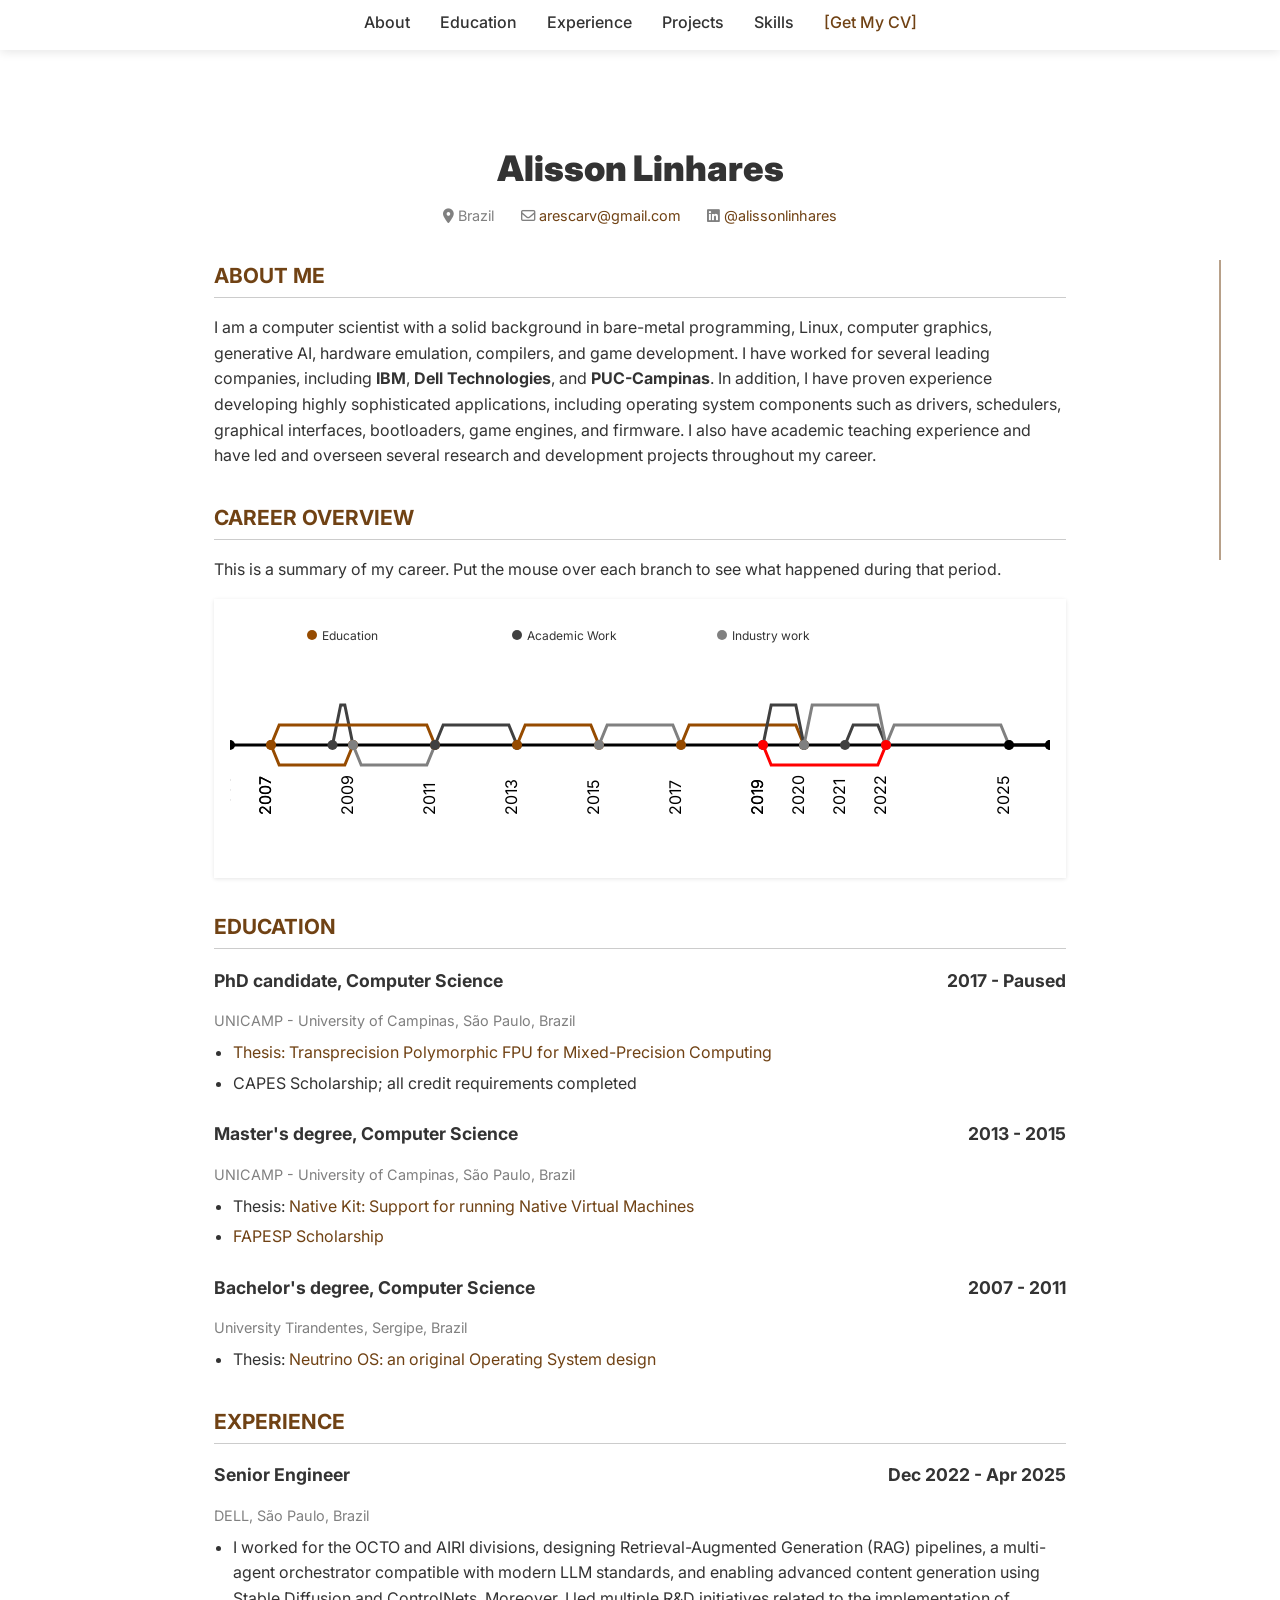
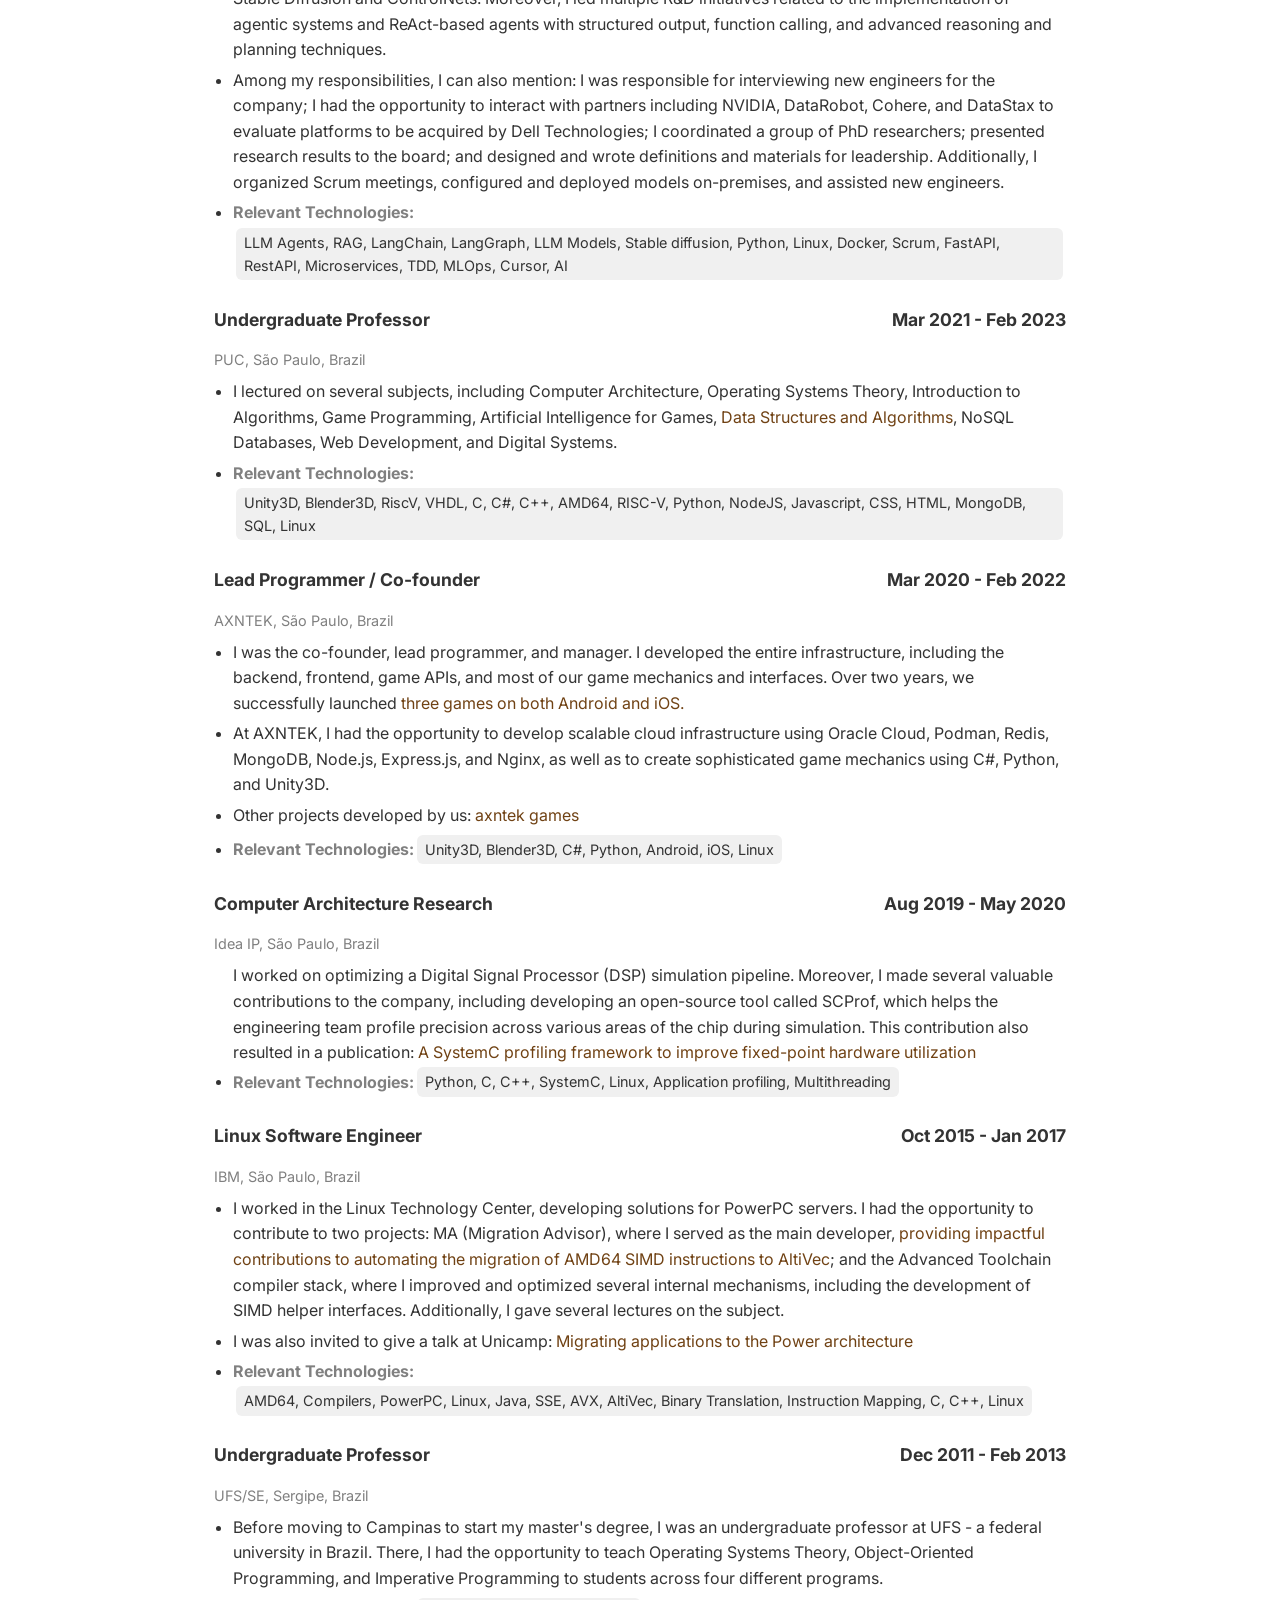
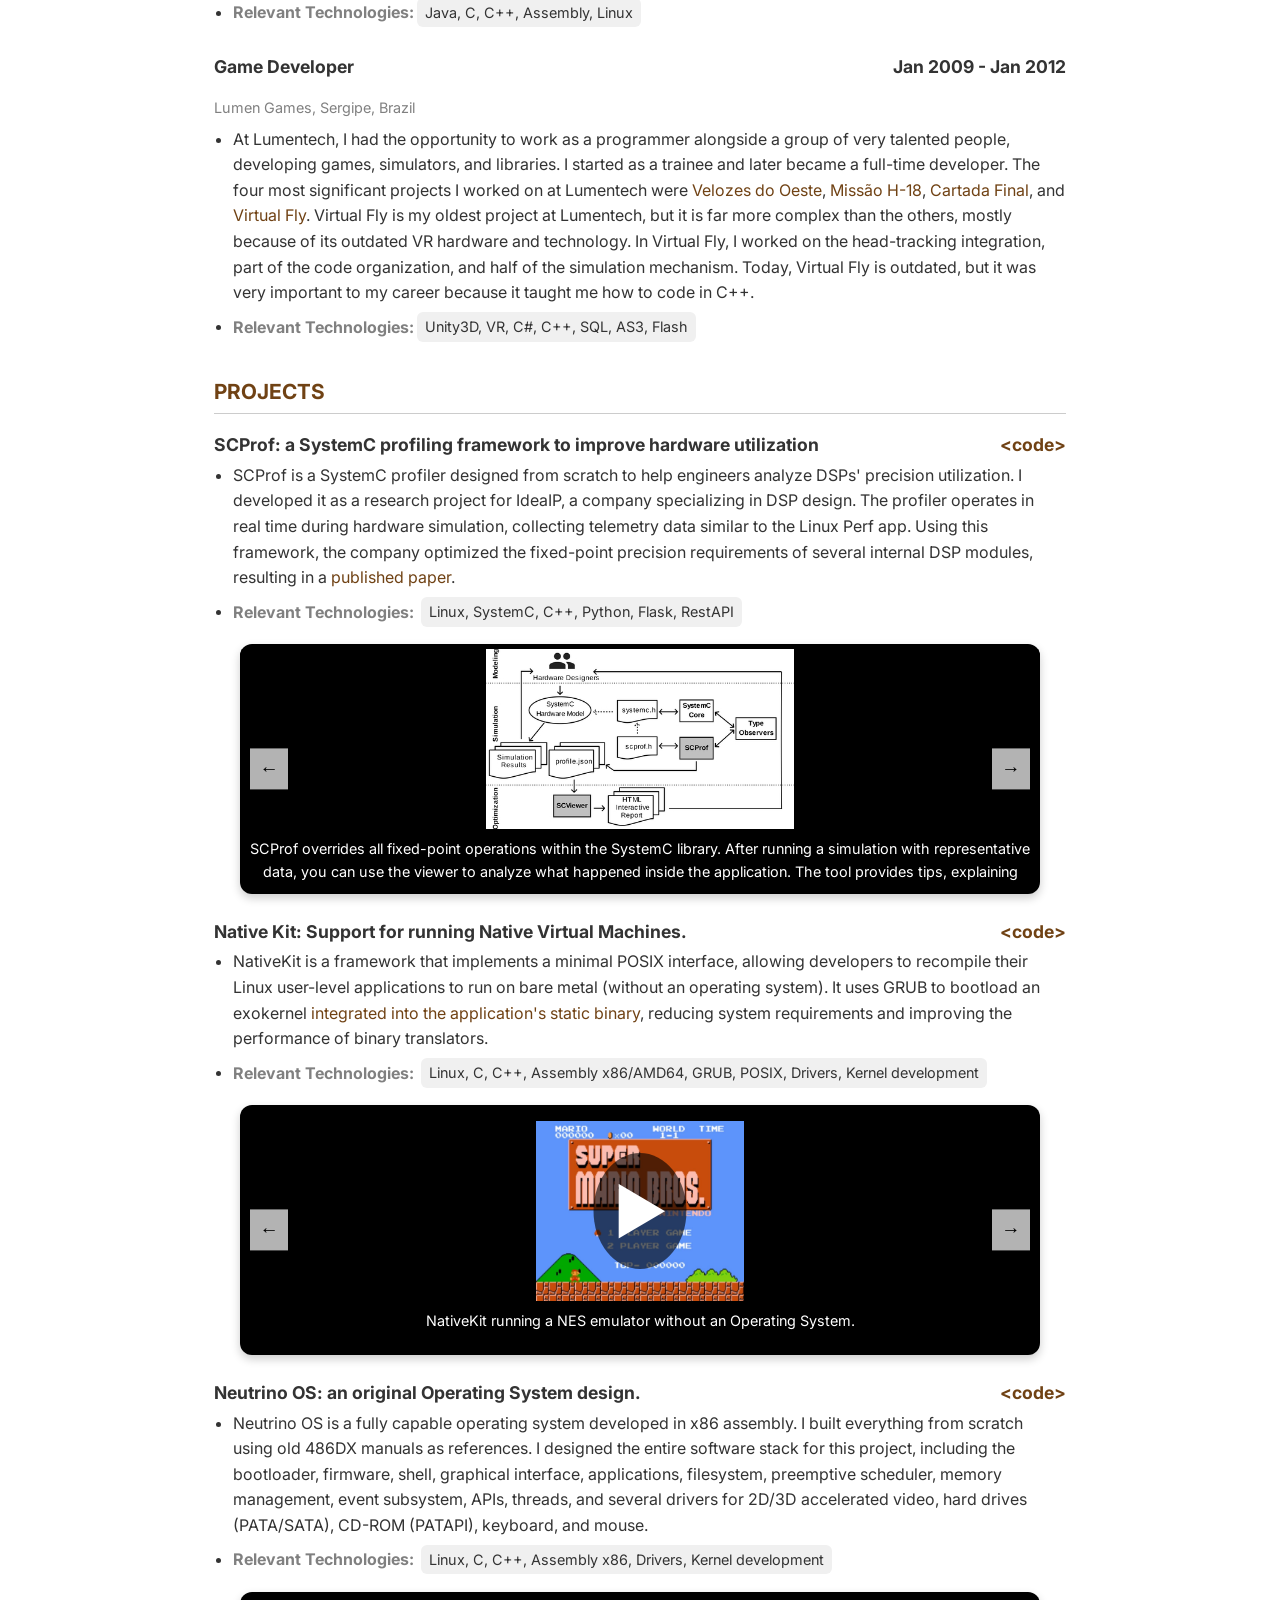
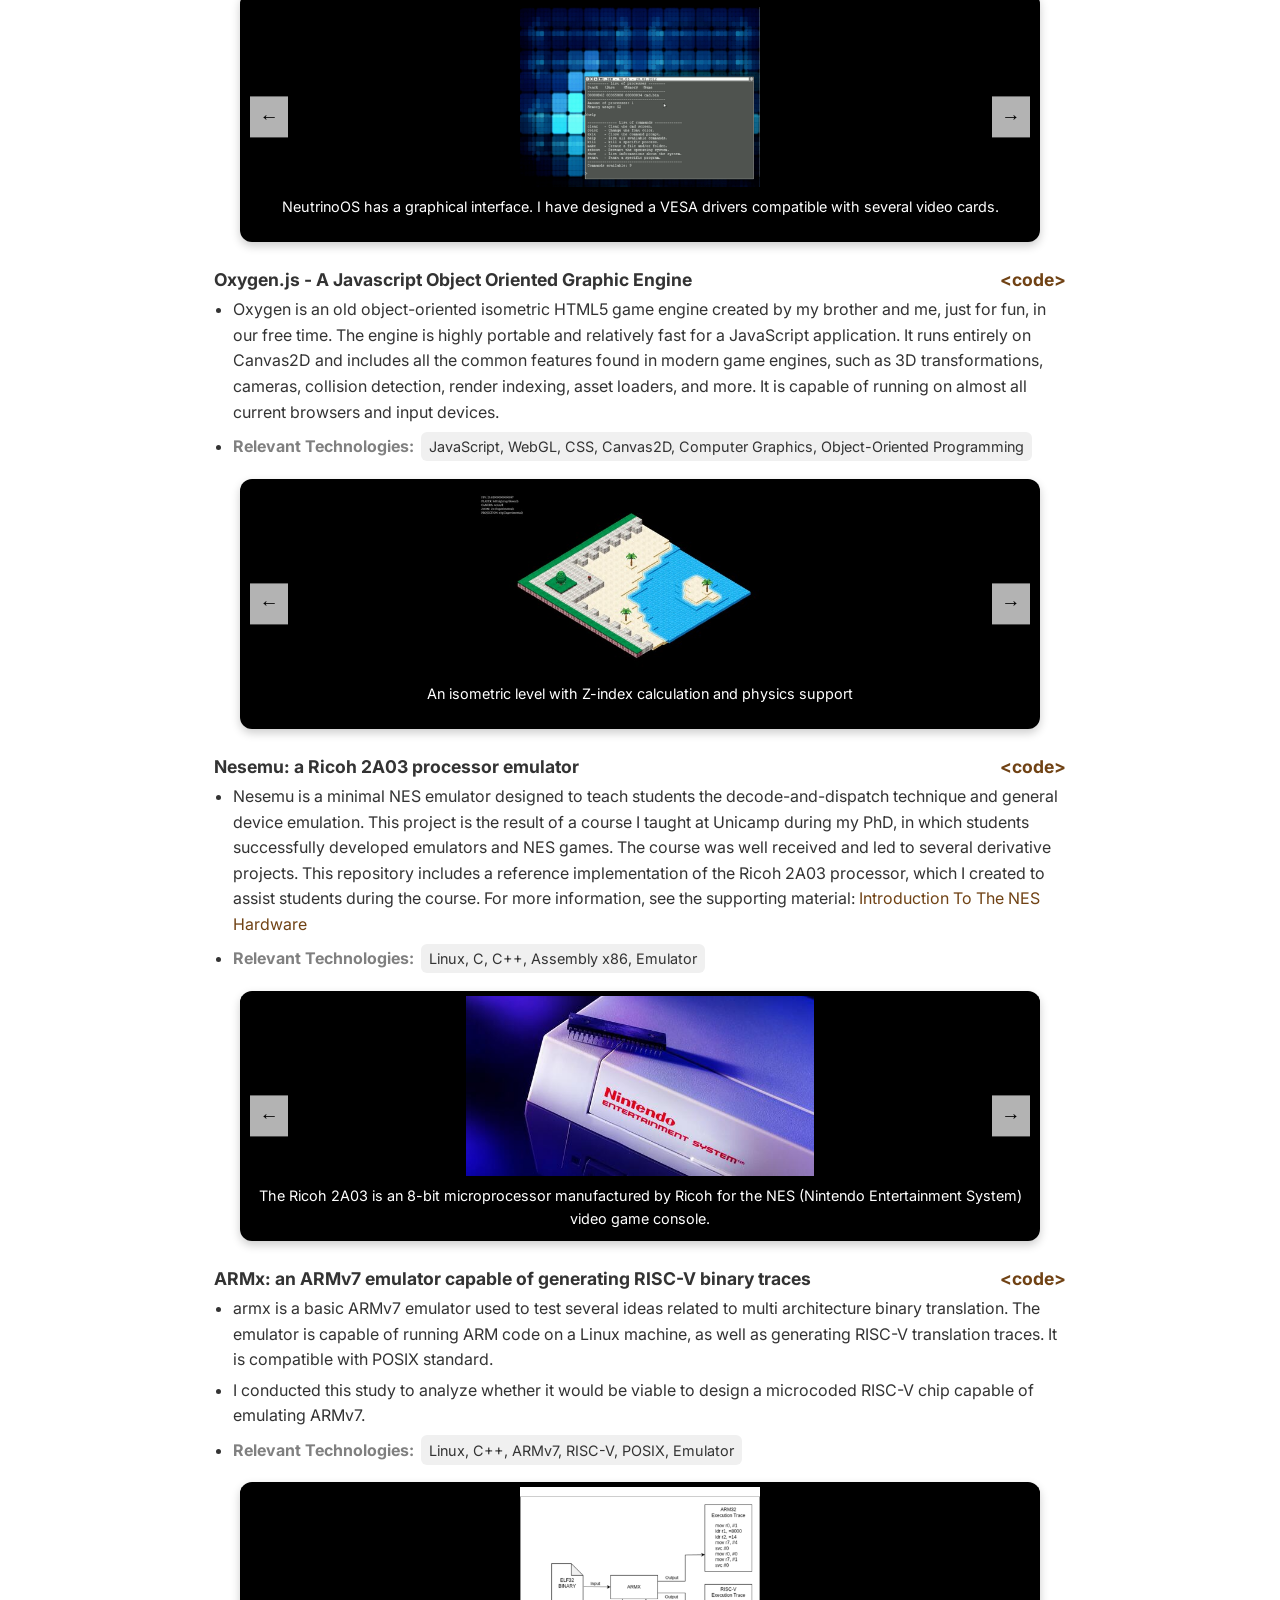
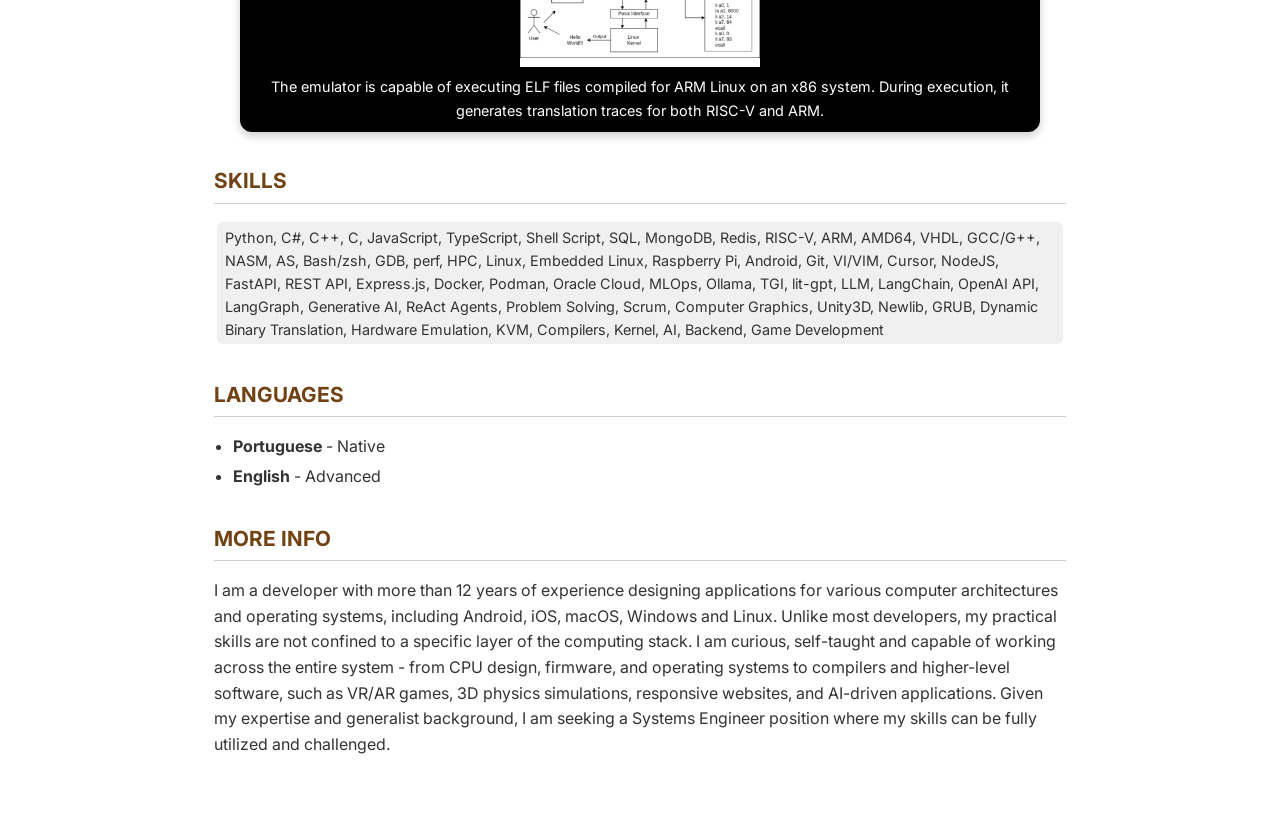
==== commit 2a1df41b: "Adding more info about the armx" ====
--- a/index.html
+++ b/index.html
@@ -305,8 +305,17 @@
                     <h3>ARMx: an ARMv7 emulator capable of generating RISC-V binary traces<a href="https://github.com/AlissonLinhares/armx">&lt;code&gt;</a></h3>
                     <ul>
                         <li>armx is a basic ARMv7 emulator used to test several ideas related to multi architecture binary translation. The emulator is capable of running ARM code on a Linux machine, as well as generating RISC-V translation traces. It is compatible with POSIX standard.</li>
+                        <li>I conducted this study to analyze whether it would be viable to design a microcoded RISC-V chip capable of emulating ARMv7.</li>
                         <li><span class="tech">Relevant Technologies:</span> <span class="tags">Linux, C++, ARMv7, RISC-V, POSIX, Emulator</span></li>
                     </ul>
+                    <div class="carousel original-carousel">
+                        <div class="carousel-images">
+                            <div class="carousel-item">
+                                <img src="assets/images/mini/armx0.png" alt="Interface 1" data-index="0">
+                                <div class="caption">The emulator is capable of executing ELF files compiled for ARM Linux on an x86 system. During execution, it generates translation traces for both RISC-V and ARM.</div>
+                            </div>
+                        </div>
+                    </div>
                 </div>
             </section>
 
--- a/css/navmenu.css
+++ b/css/navmenu.css
@@ -32,5 +32,5 @@
 }
 
 .nav-menu a:hover {
-    color: #4a90e2;
+    color: #704214;
 }
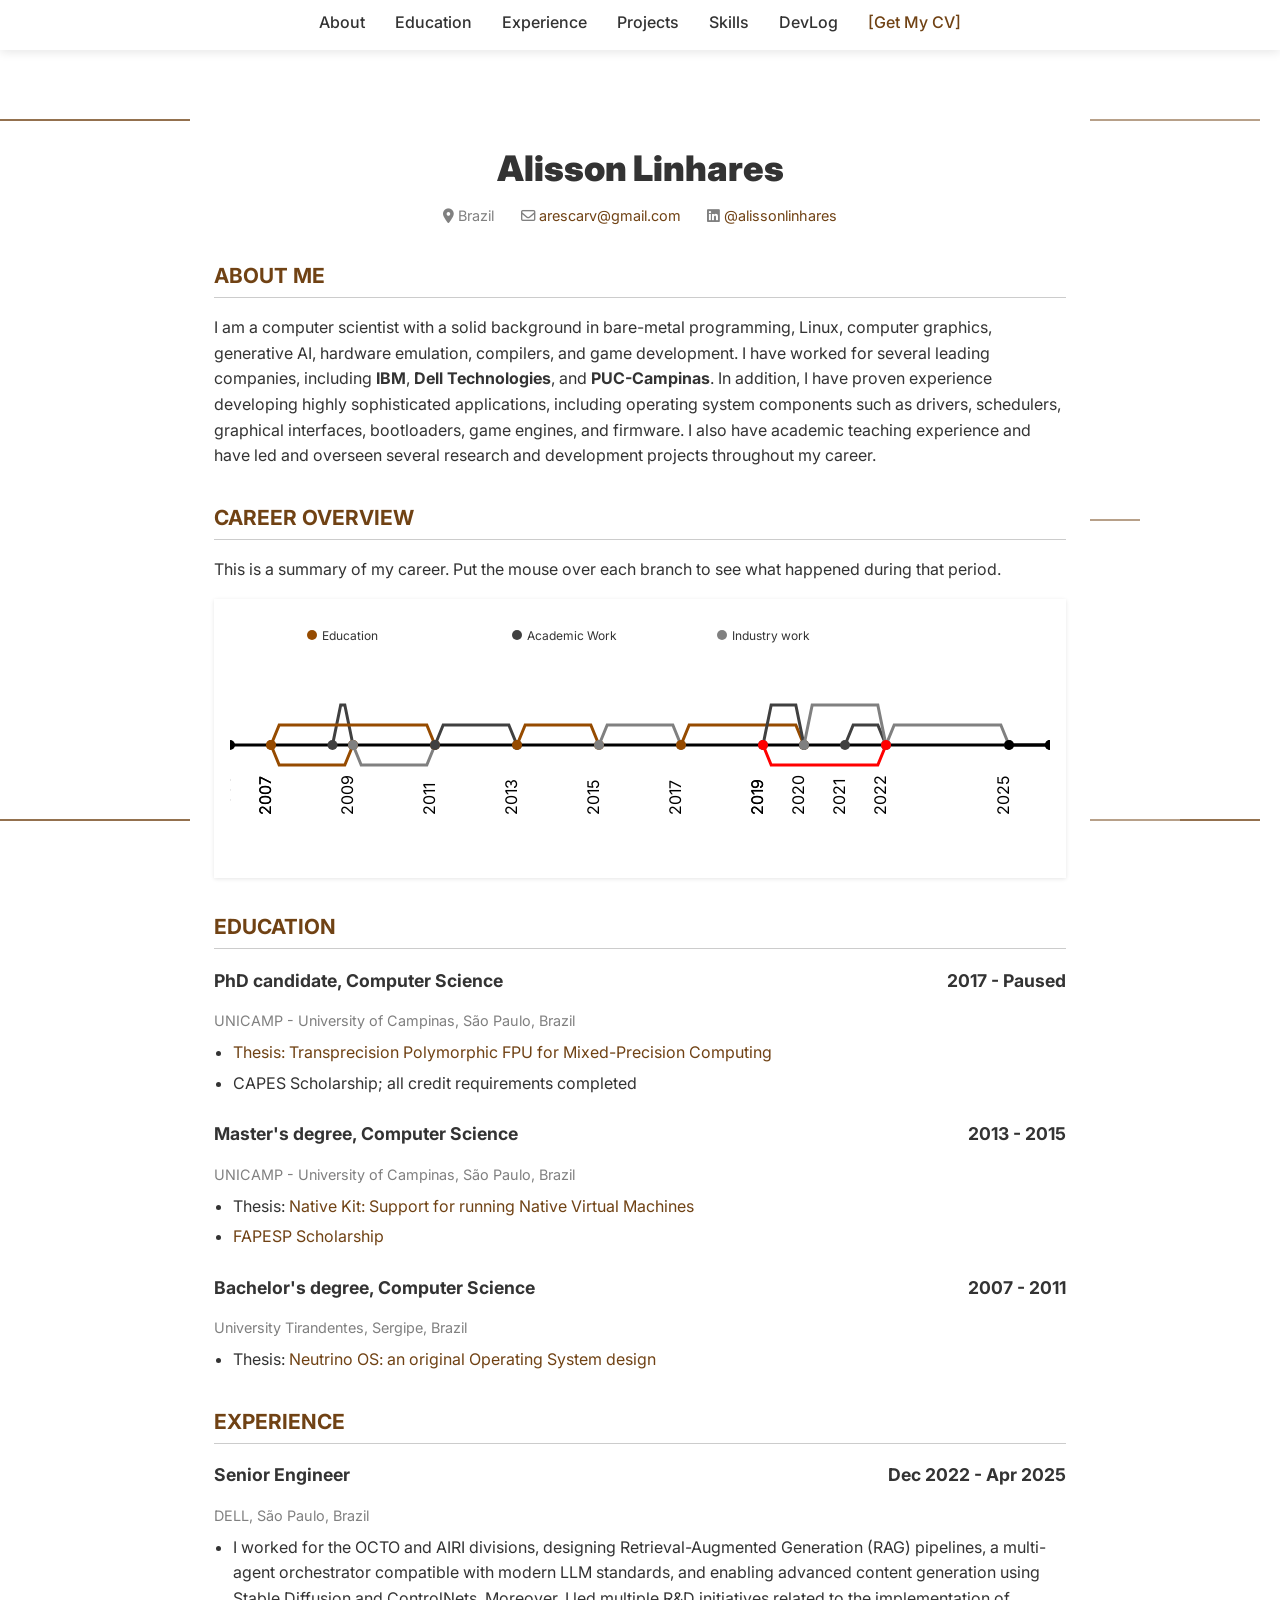
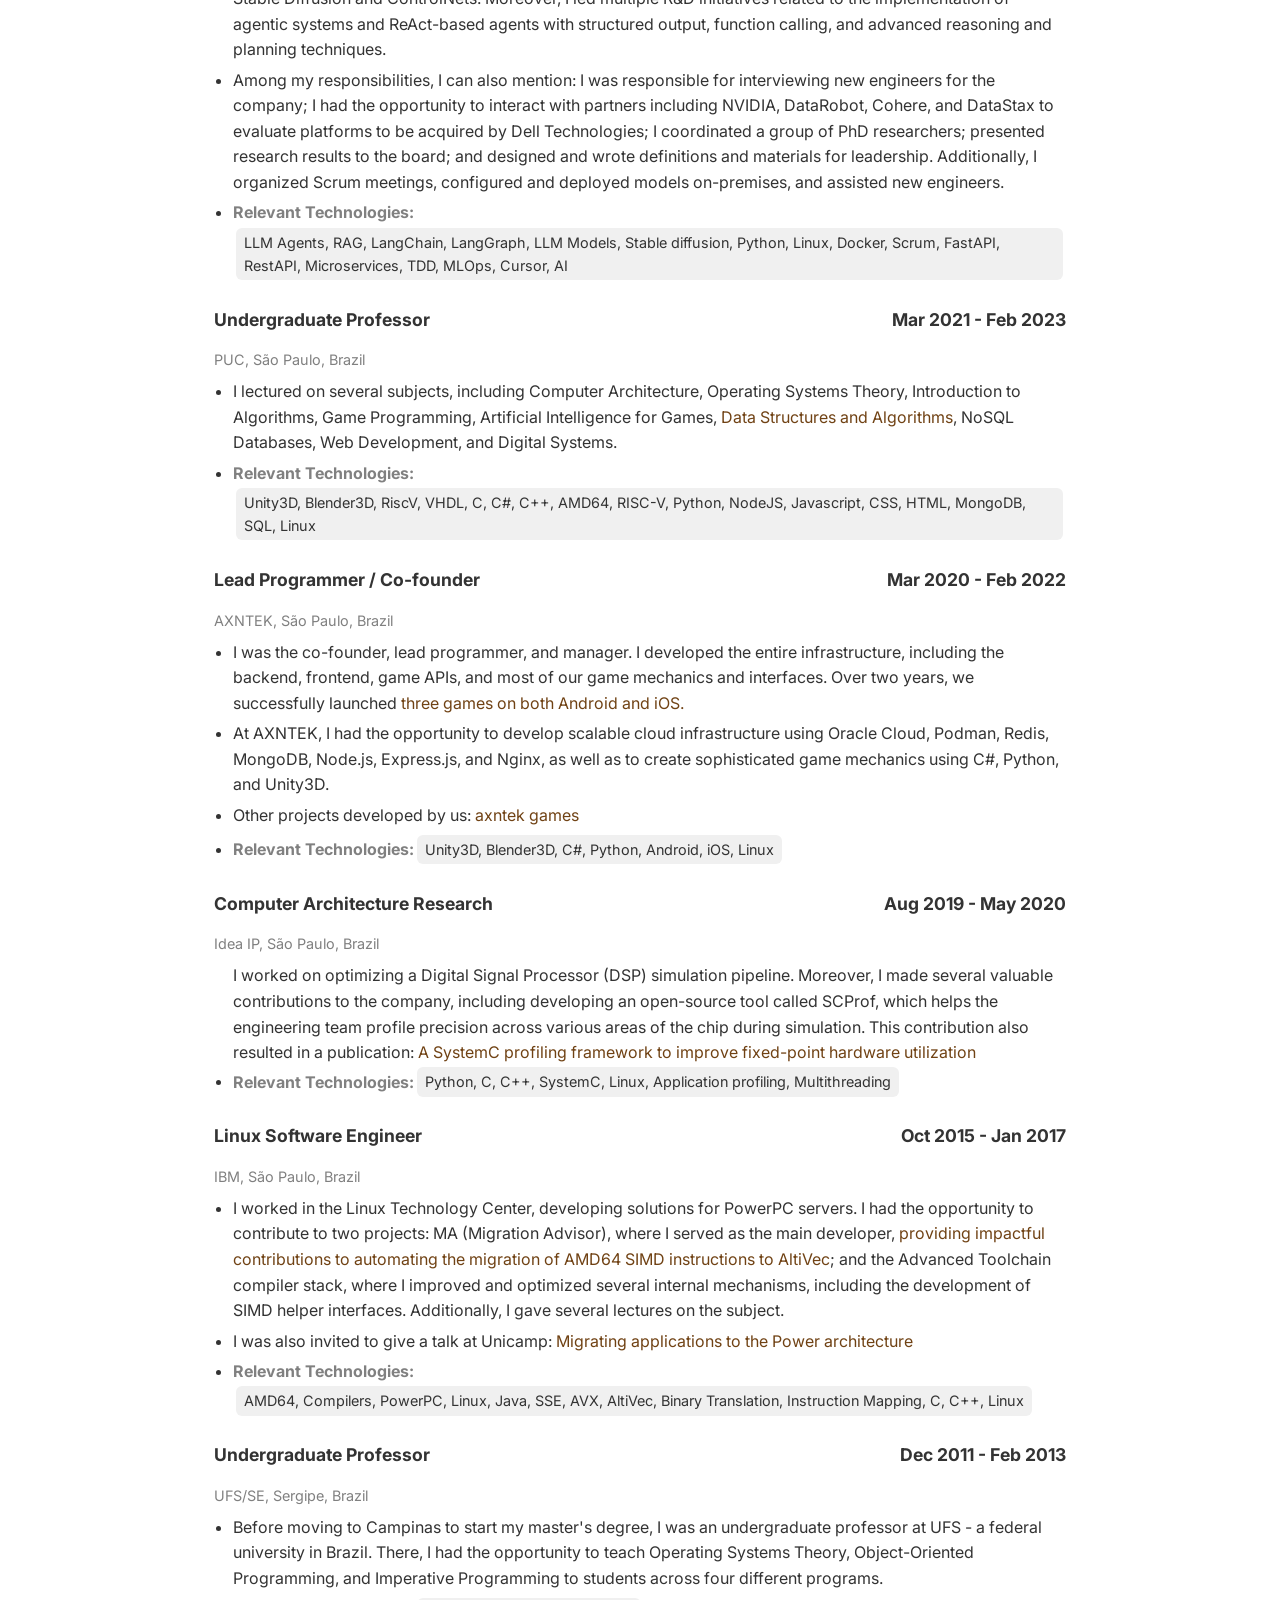
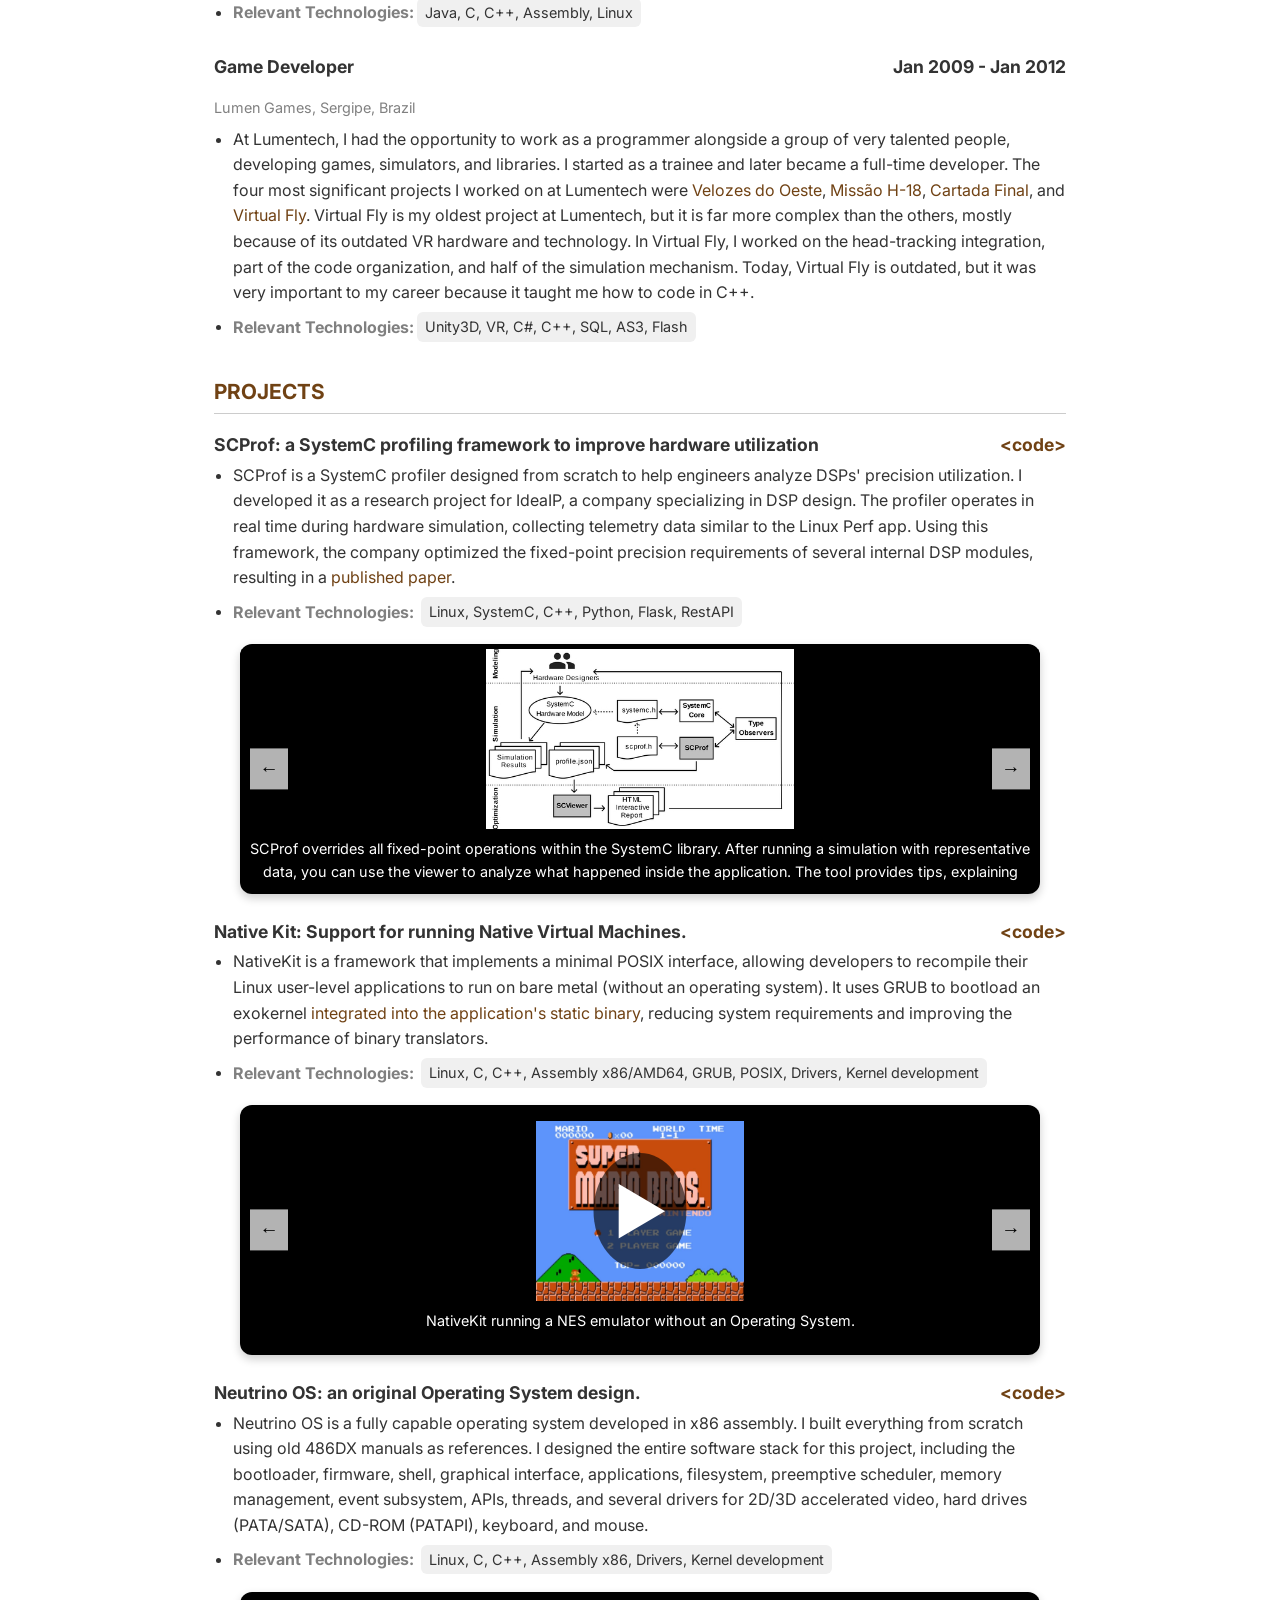
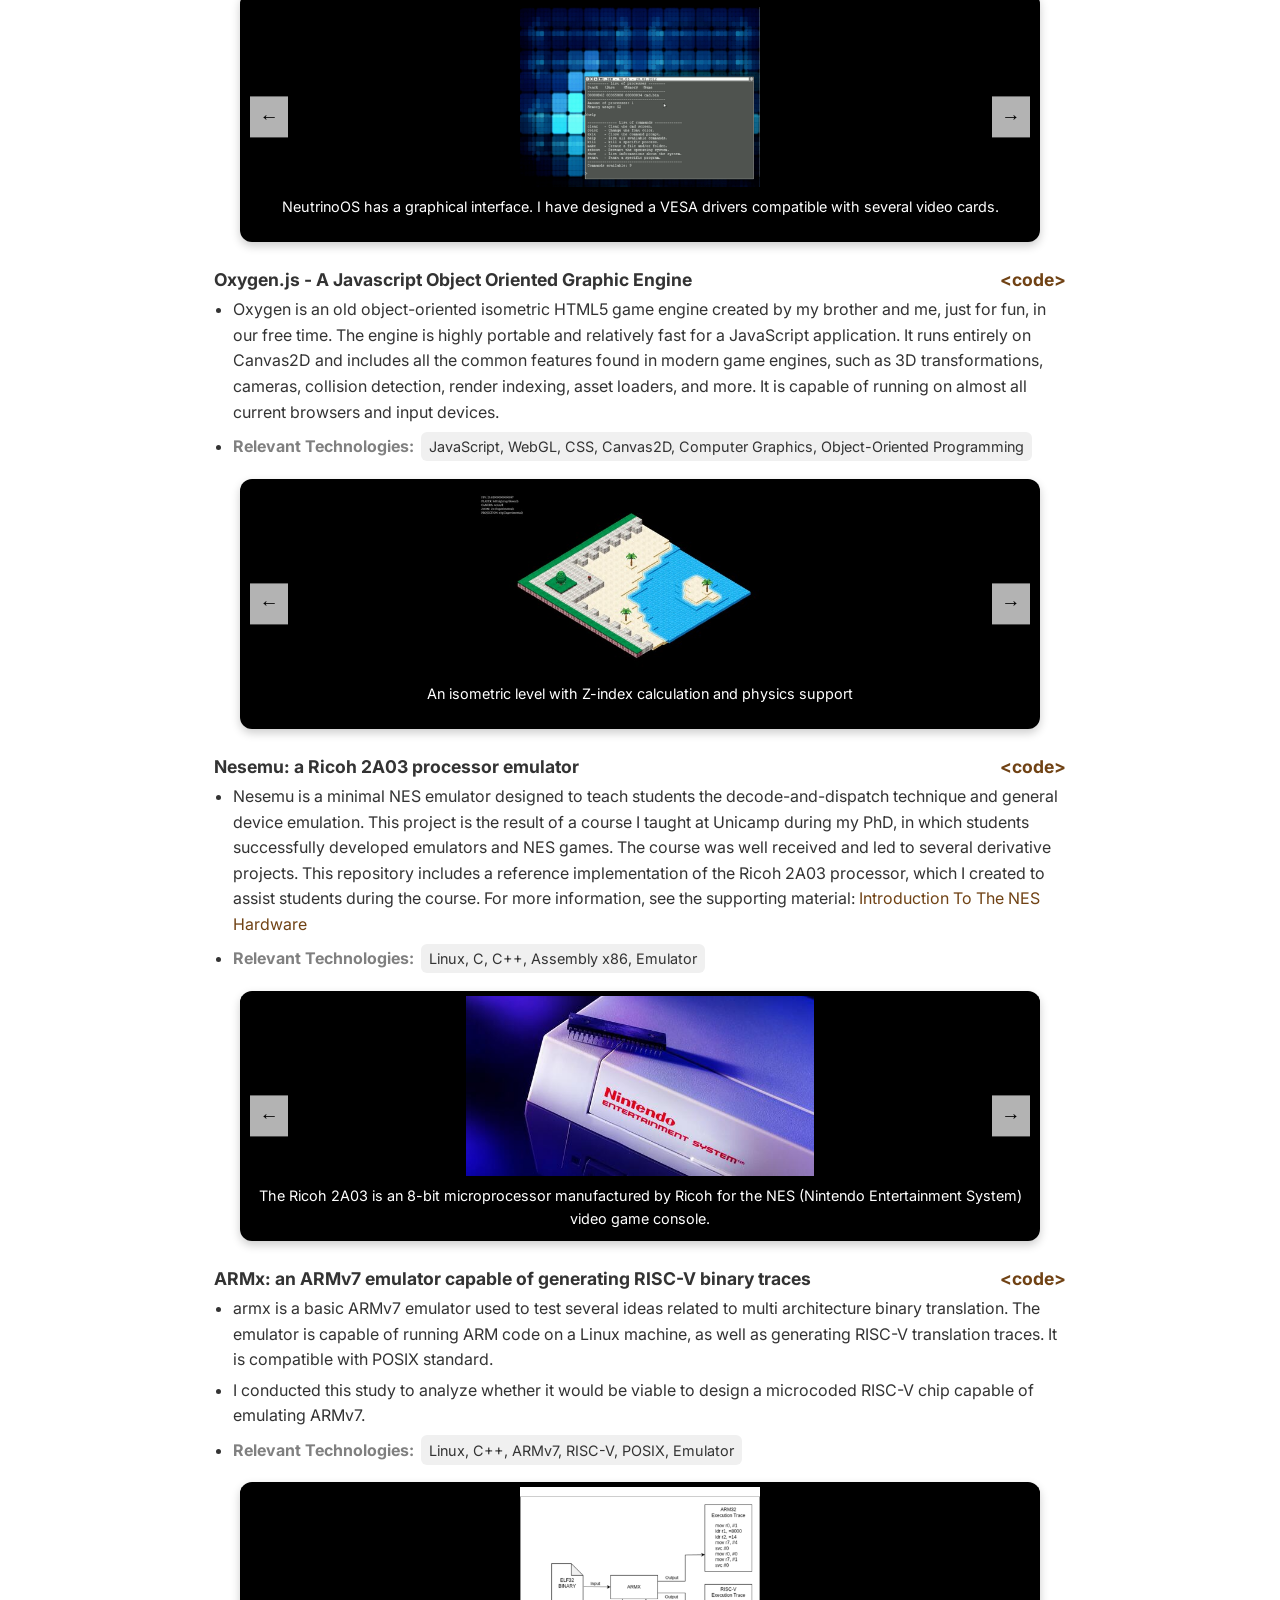
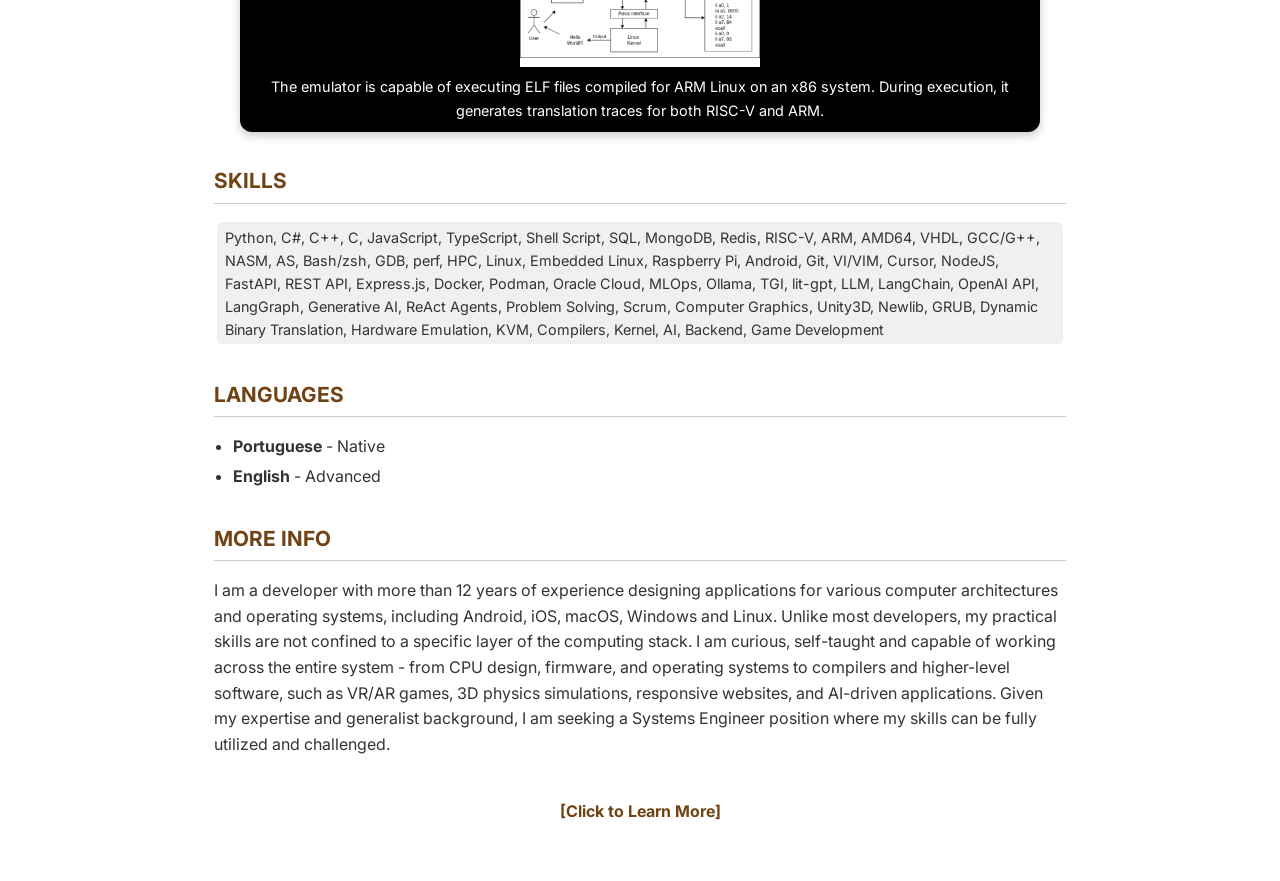
==== commit 04935bf6: "Adding a dev log page" ====
--- a/index.html
+++ b/index.html
@@ -23,6 +23,7 @@
                 <li><a href="#experience">Experience</a></li>
                 <li><a href="#projects">Projects</a></li>
                 <li><a href="#skills">Skills</a></li>
+                <li><a href="devlog.html">DevLog</a></li>
                 <li><a href="assets/alisson_linhares.pdf" id="cv_link">[Get My CV]</a></li>
             </ul>
         </nav>
@@ -346,6 +347,11 @@
             <div id="modalCaption"></div>
         </div>
 
+        <br>
+        <div style="text-align:center">
+            <a href="devlog.html" id="loadMore"><b>[Click to Learn More]</b></a>
+        </div>
+
         <script src="js/timeline.js"></script>
         <script src="js/animation.js"></script>
         <script src="js/carousel.js"></script>
--- a/css/style.css
+++ b/css/style.css
@@ -163,3 +163,17 @@
     margin: 2rem auto;
     padding: 1.5rem;
 }
+
+.video-wrapper {
+  position: relative;
+  width: 100%;
+  padding-top: 56.25%;
+}
+
+.video-wrapper iframe {
+  position: absolute;
+  top: 0;
+  left: 0;
+  width: 100%;
+  height: 100%;
+}
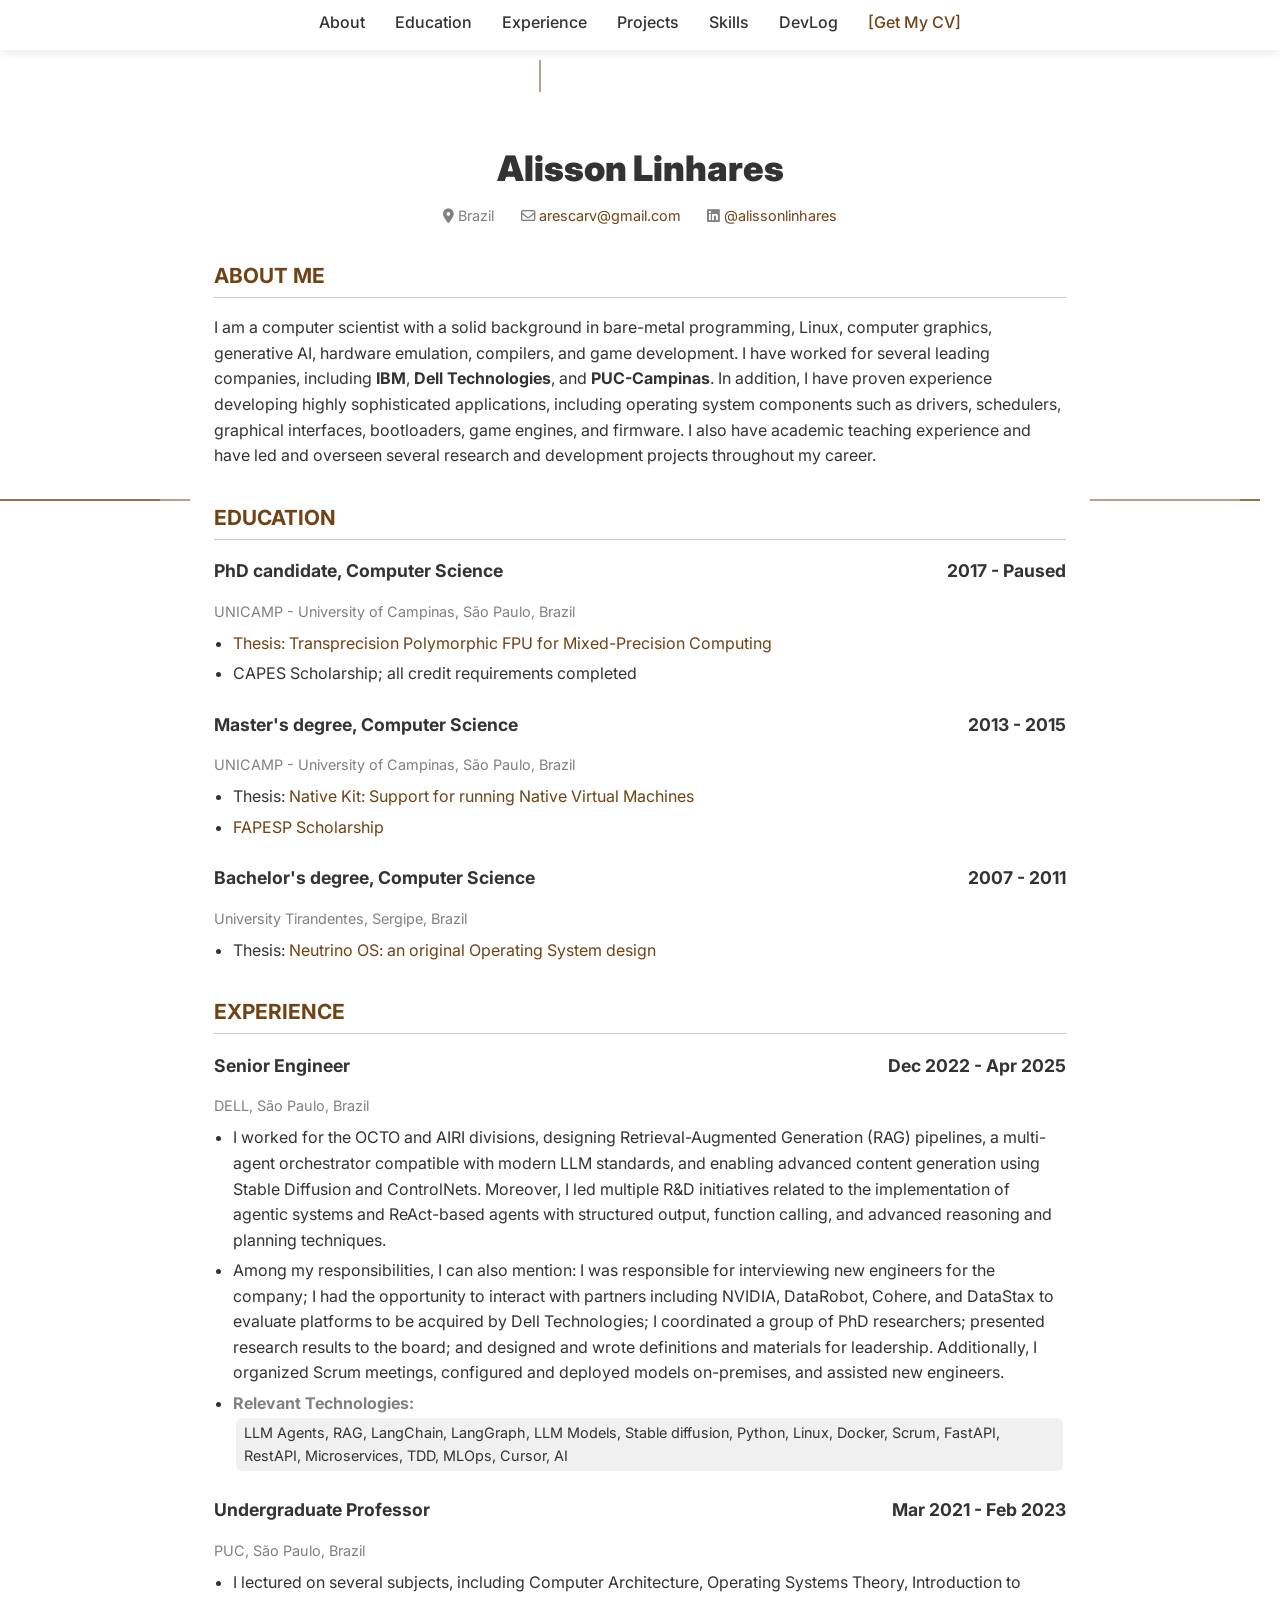
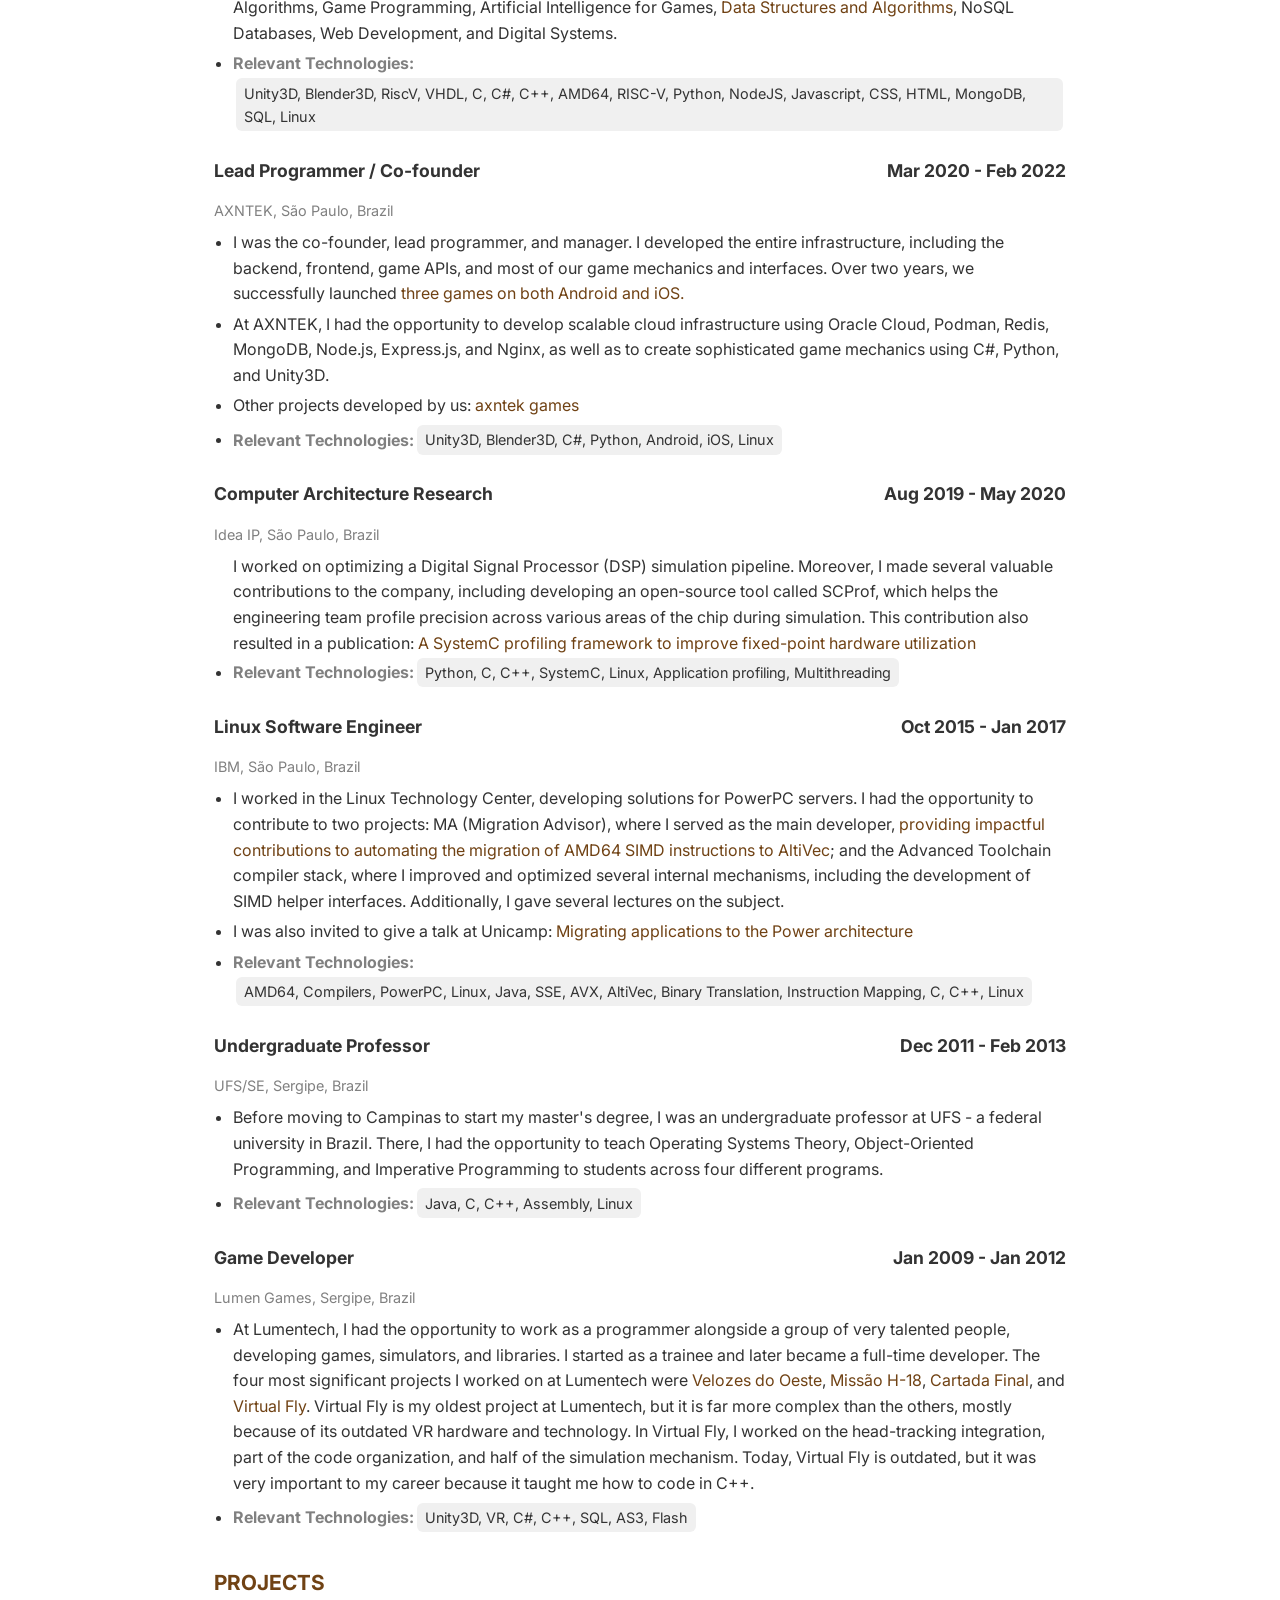
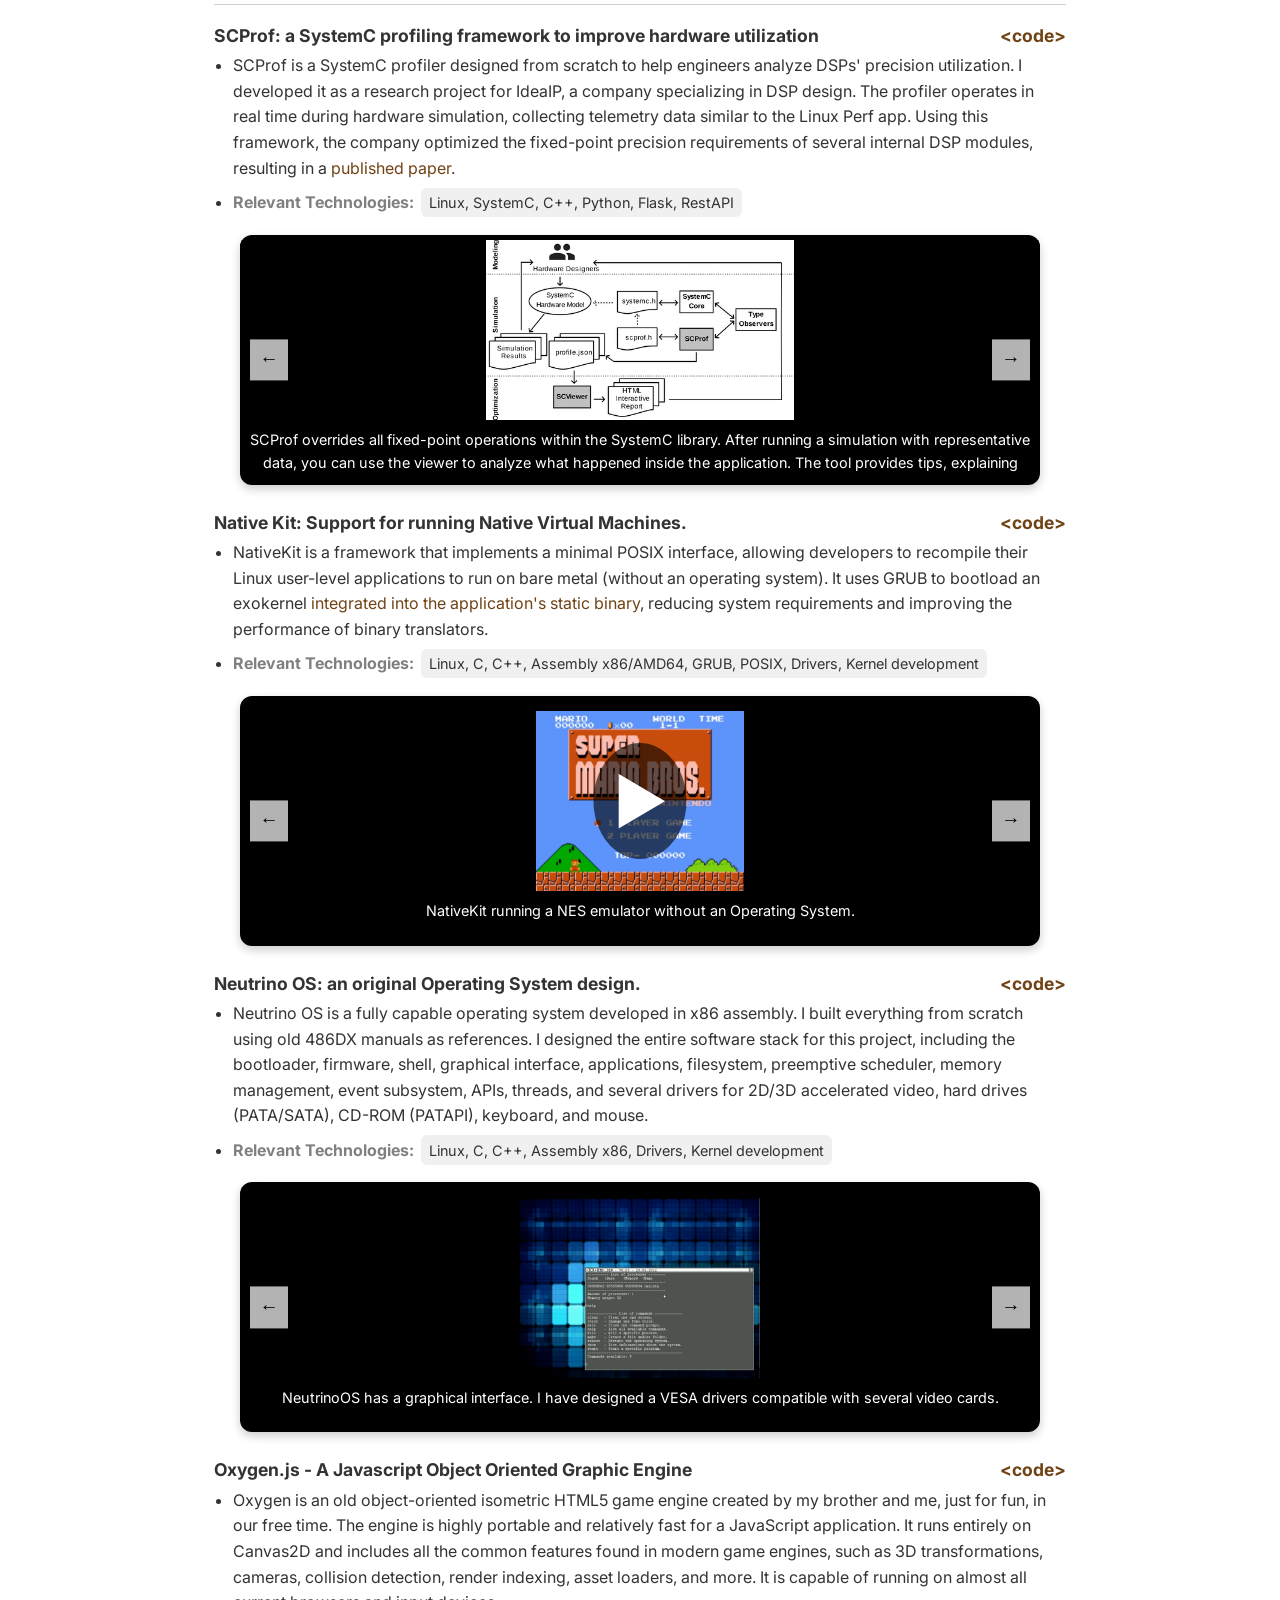
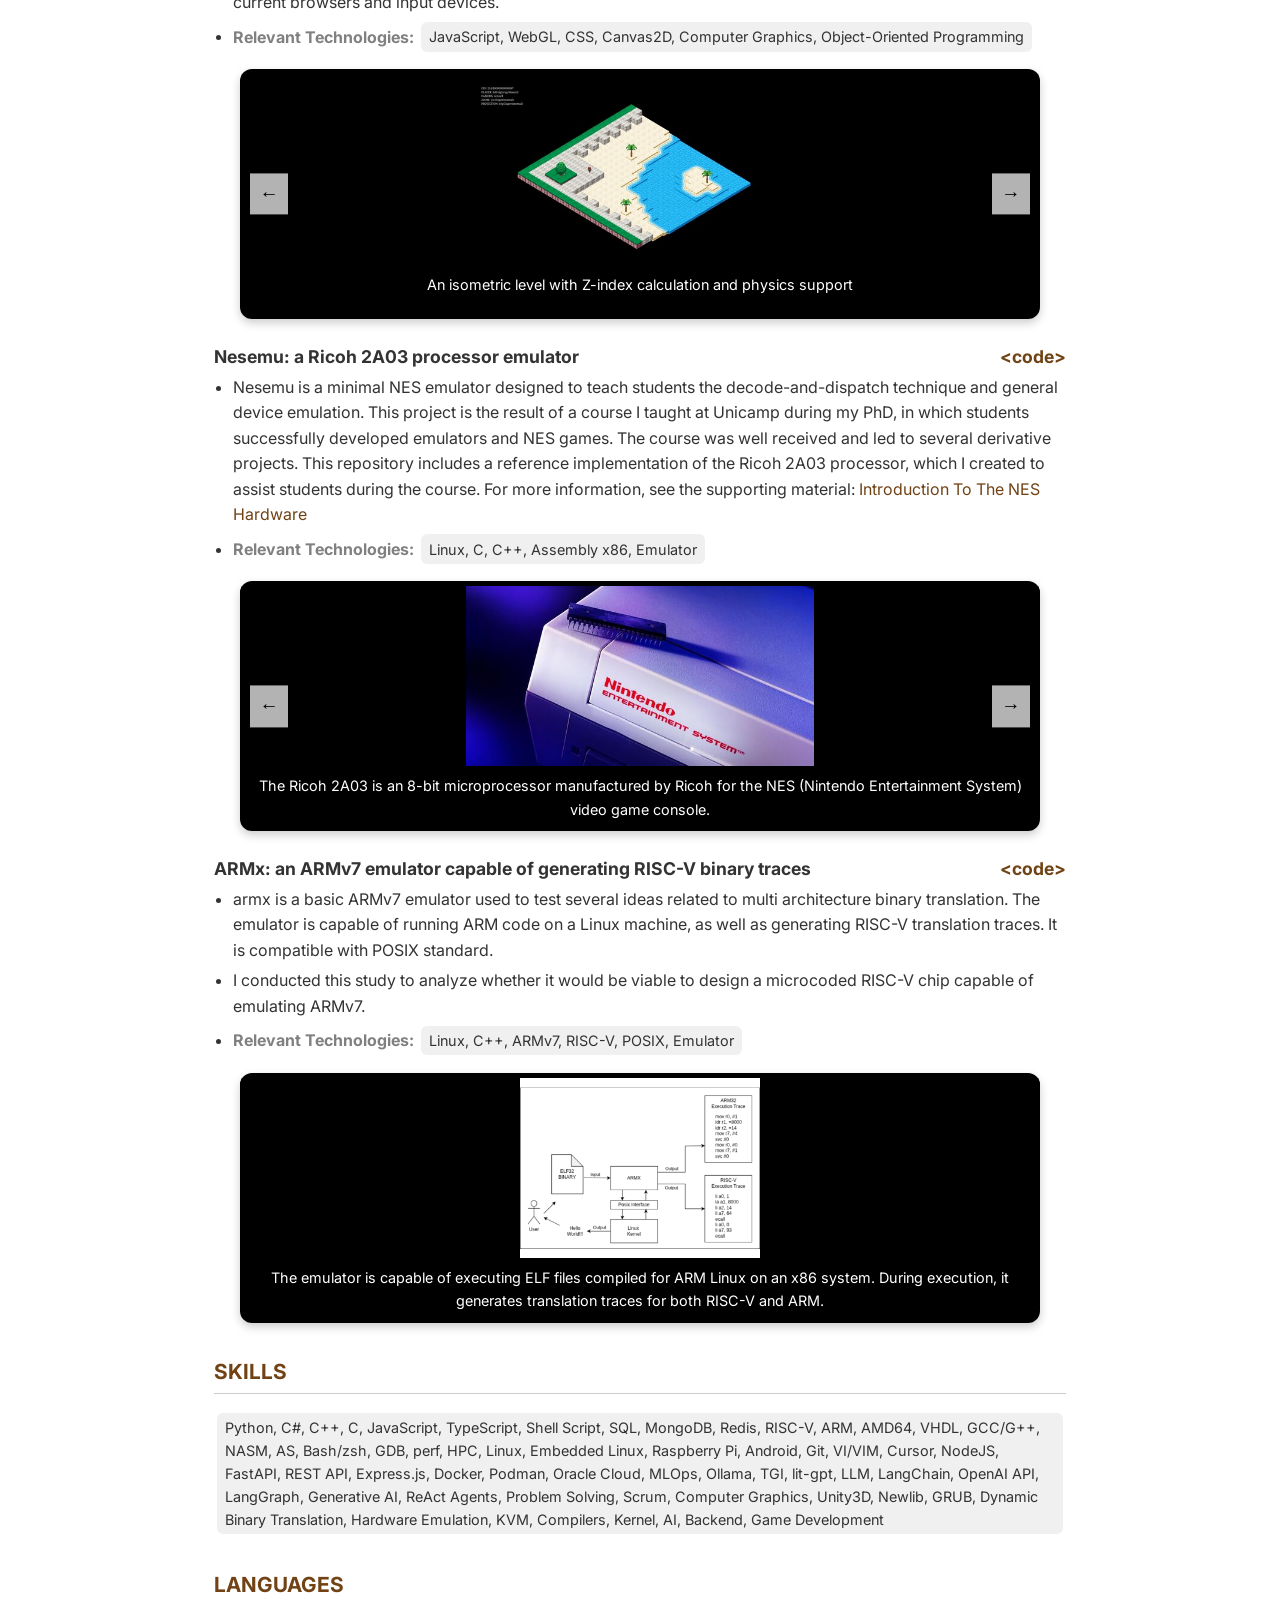
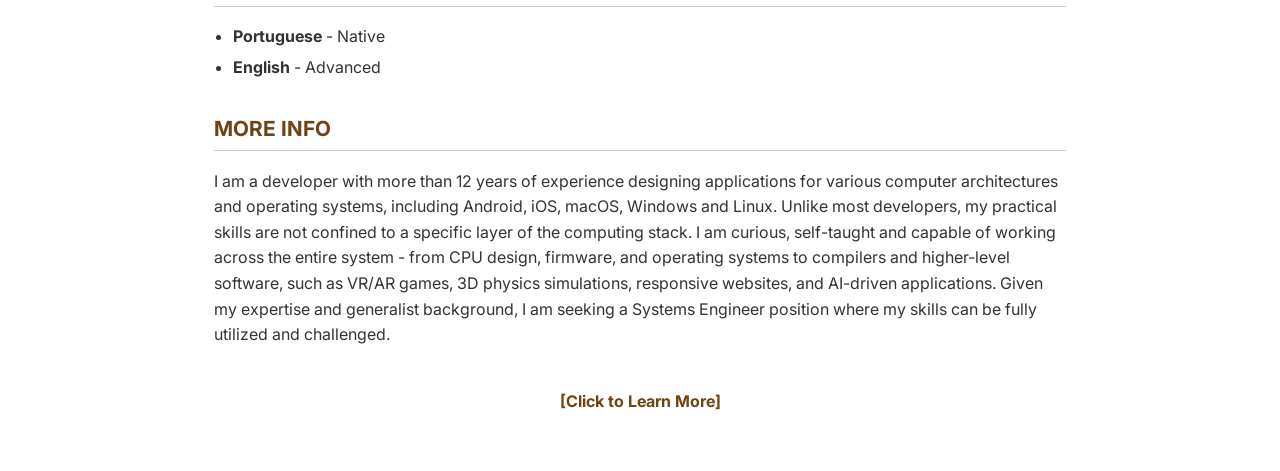
==== commit 514f04ee: "Removing the timeline.. I think it’s hurting more than helping." ====
--- a/index.html
+++ b/index.html
@@ -7,7 +7,7 @@
     <title>Alisson Linhares</title>
 
     <link rel="stylesheet" href="css/style.css" />
-    <link rel="stylesheet" href="css/timeline.css" />
+    <!-- <link rel="stylesheet" href="css/timeline.css" /> -->
     <link rel="stylesheet" href="css/carousel.css" />
     <link rel="stylesheet" href="css/navmenu.css" />
     <link rel="stylesheet" href="https://cdnjs.cloudflare.com/ajax/libs/font-awesome/6.5.0/css/all.min.css">
@@ -43,16 +43,16 @@
                 <p>I am a computer scientist with a solid background in bare-metal programming, Linux, computer graphics, generative AI, hardware emulation, compilers, and game development. I have worked for several leading companies, including <strong>IBM</strong>, <strong>Dell Technologies</strong>, and <strong>PUC-Campinas</strong>. In addition, I have proven experience developing highly sophisticated applications, including operating system components such as drivers, schedulers, graphical interfaces, bootloaders, game engines, and firmware. I also have academic teaching experience and have led and overseen several research and development projects throughout my career.
             </section>
 
-            <section id="timeline">
-                <h2>Career Overview </h2>
-                <p>This is a summary of my career. Put the mouse over each branch to see what happened during that period.</p>
-                <div class="timeline-chart-container" id="chart-wrapper">
-                    <div class="timeline-chart-card" id="chart-container">
-                        <svg id="branch-chart"></svg>
-                        <div id="tooltip" class="timeline-chart-tooltip" style="display: none;"></div>
-                    </div>
-                </div>
-            </section>
+            <!-- <section id="timeline"> -->
+            <!--     <h2>Career Overview </h2> -->
+            <!--     <p>This is a summary of my career. Put the mouse over each branch to see what happened during that period.</p> -->
+            <!--     <div class="timeline&#45;chart&#45;container" id="chart&#45;wrapper"> -->
+            <!--         <div class="timeline&#45;chart&#45;card" id="chart&#45;container"> -->
+            <!--             <svg id="branch&#45;chart"></svg> -->
+            <!--             <div id="tooltip" class="timeline&#45;chart&#45;tooltip" style="display: none;"></div> -->
+            <!--         </div> -->
+            <!--     </div> -->
+            <!-- </section> -->
 
             <section id="education">
                 <h2>Education</h2>
@@ -352,7 +352,7 @@
             <a href="devlog.html" id="loadMore"><b>[Click to Learn More]</b></a>
         </div>
 
-        <script src="js/timeline.js"></script>
+        <!-- <script src="js/timeline.js"></script> -->
         <script src="js/animation.js"></script>
         <script src="js/carousel.js"></script>
     </div>
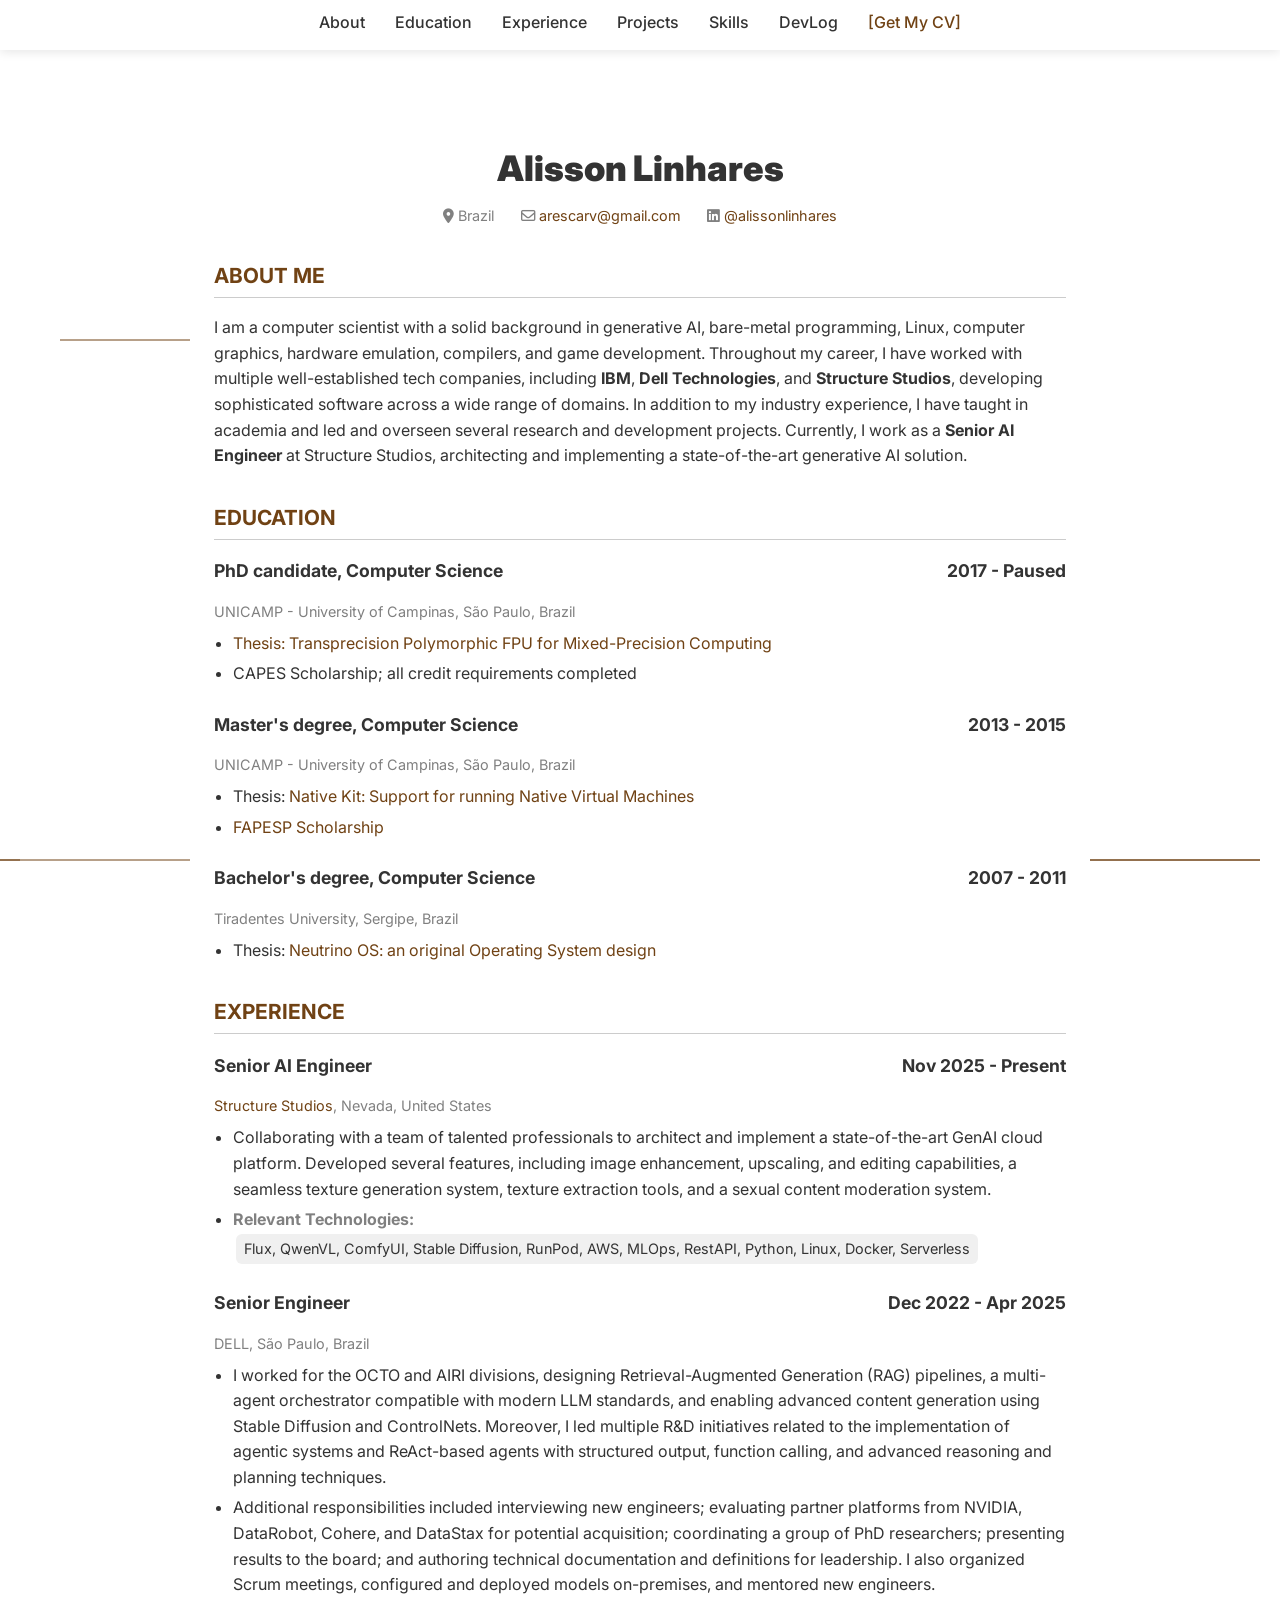
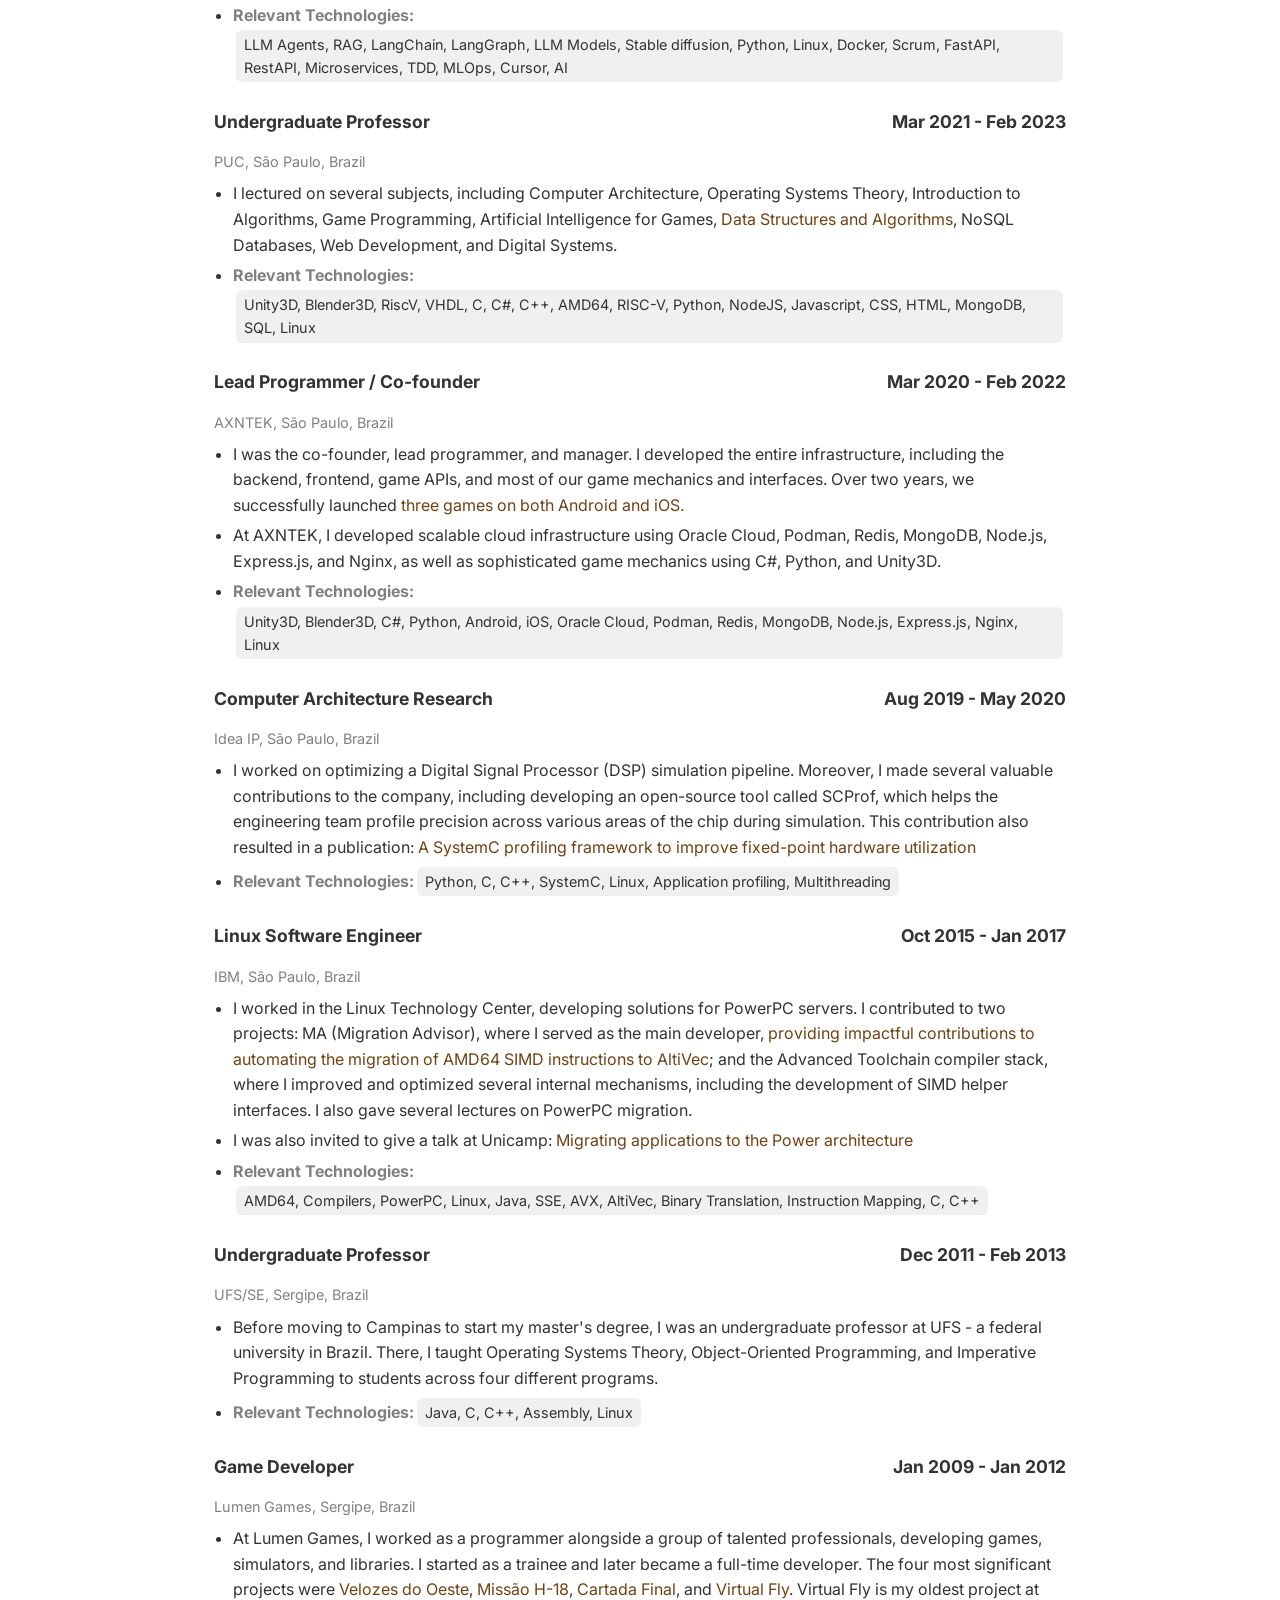
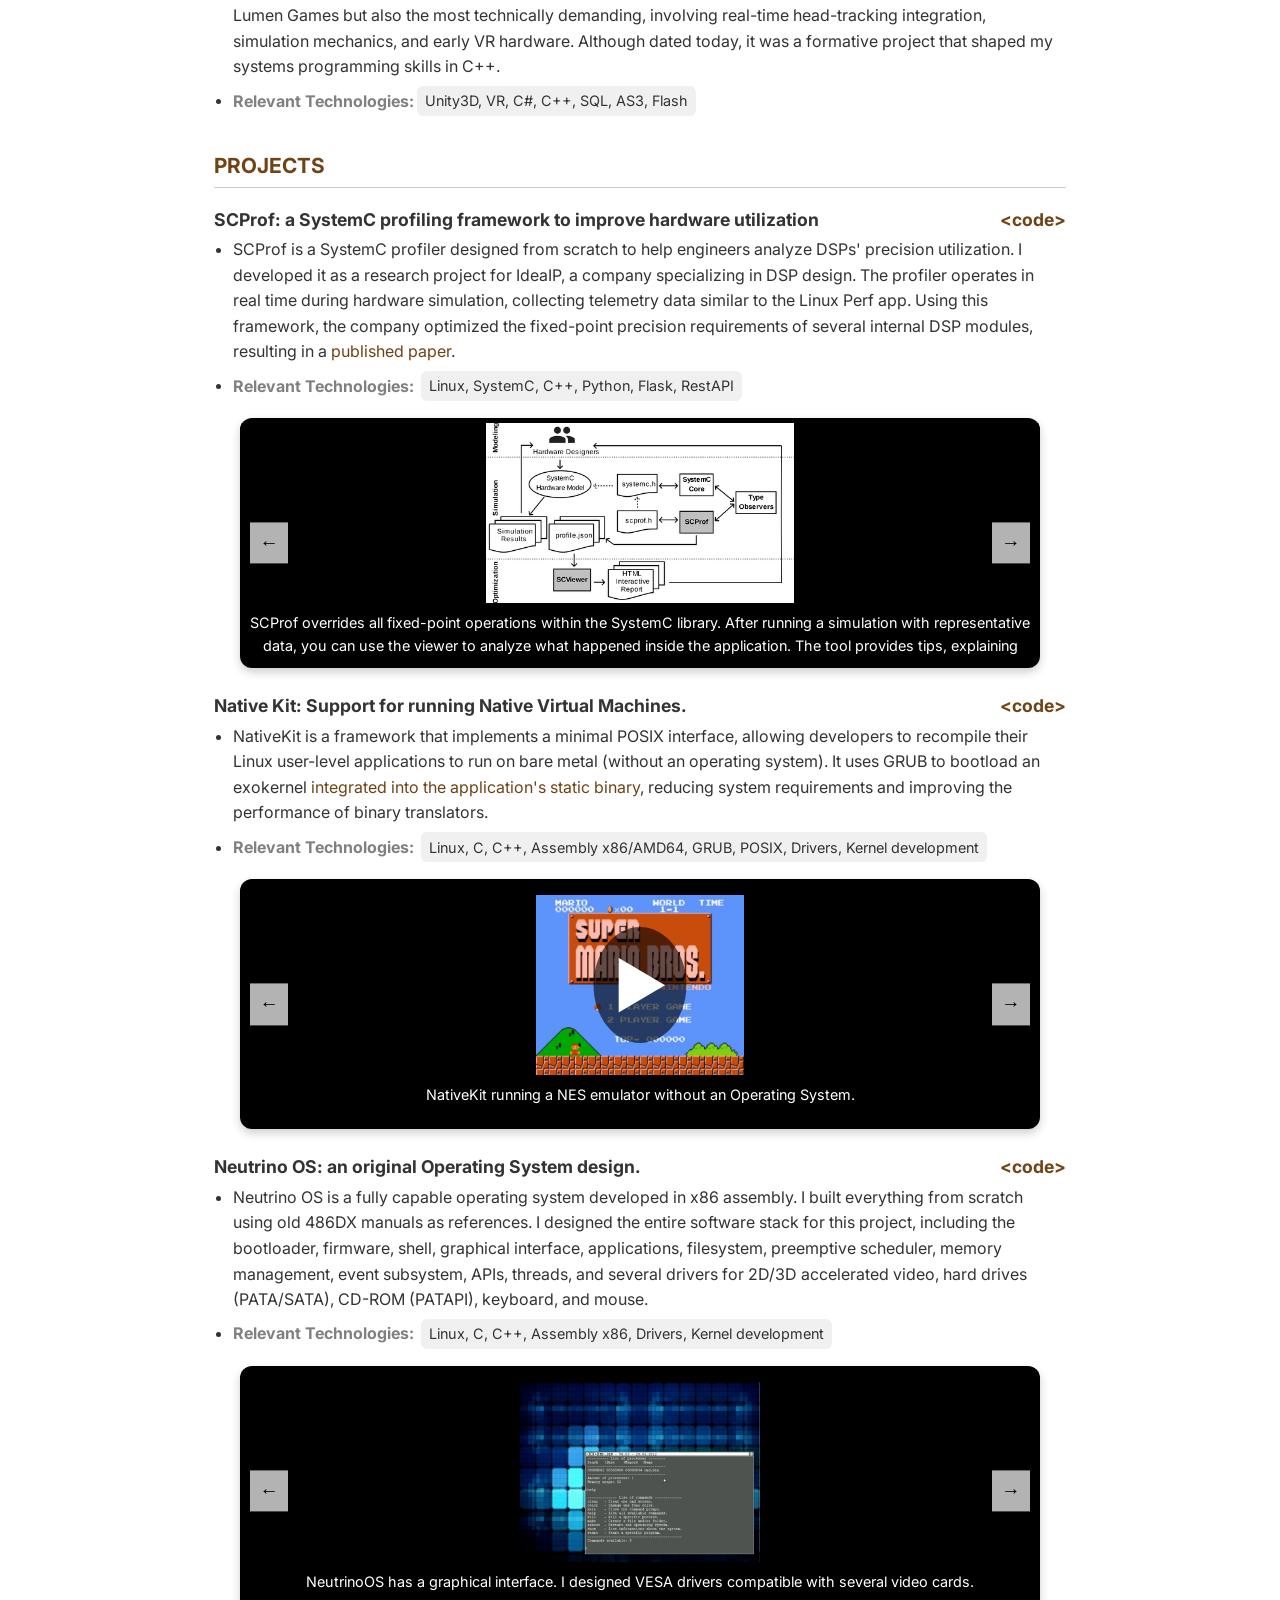
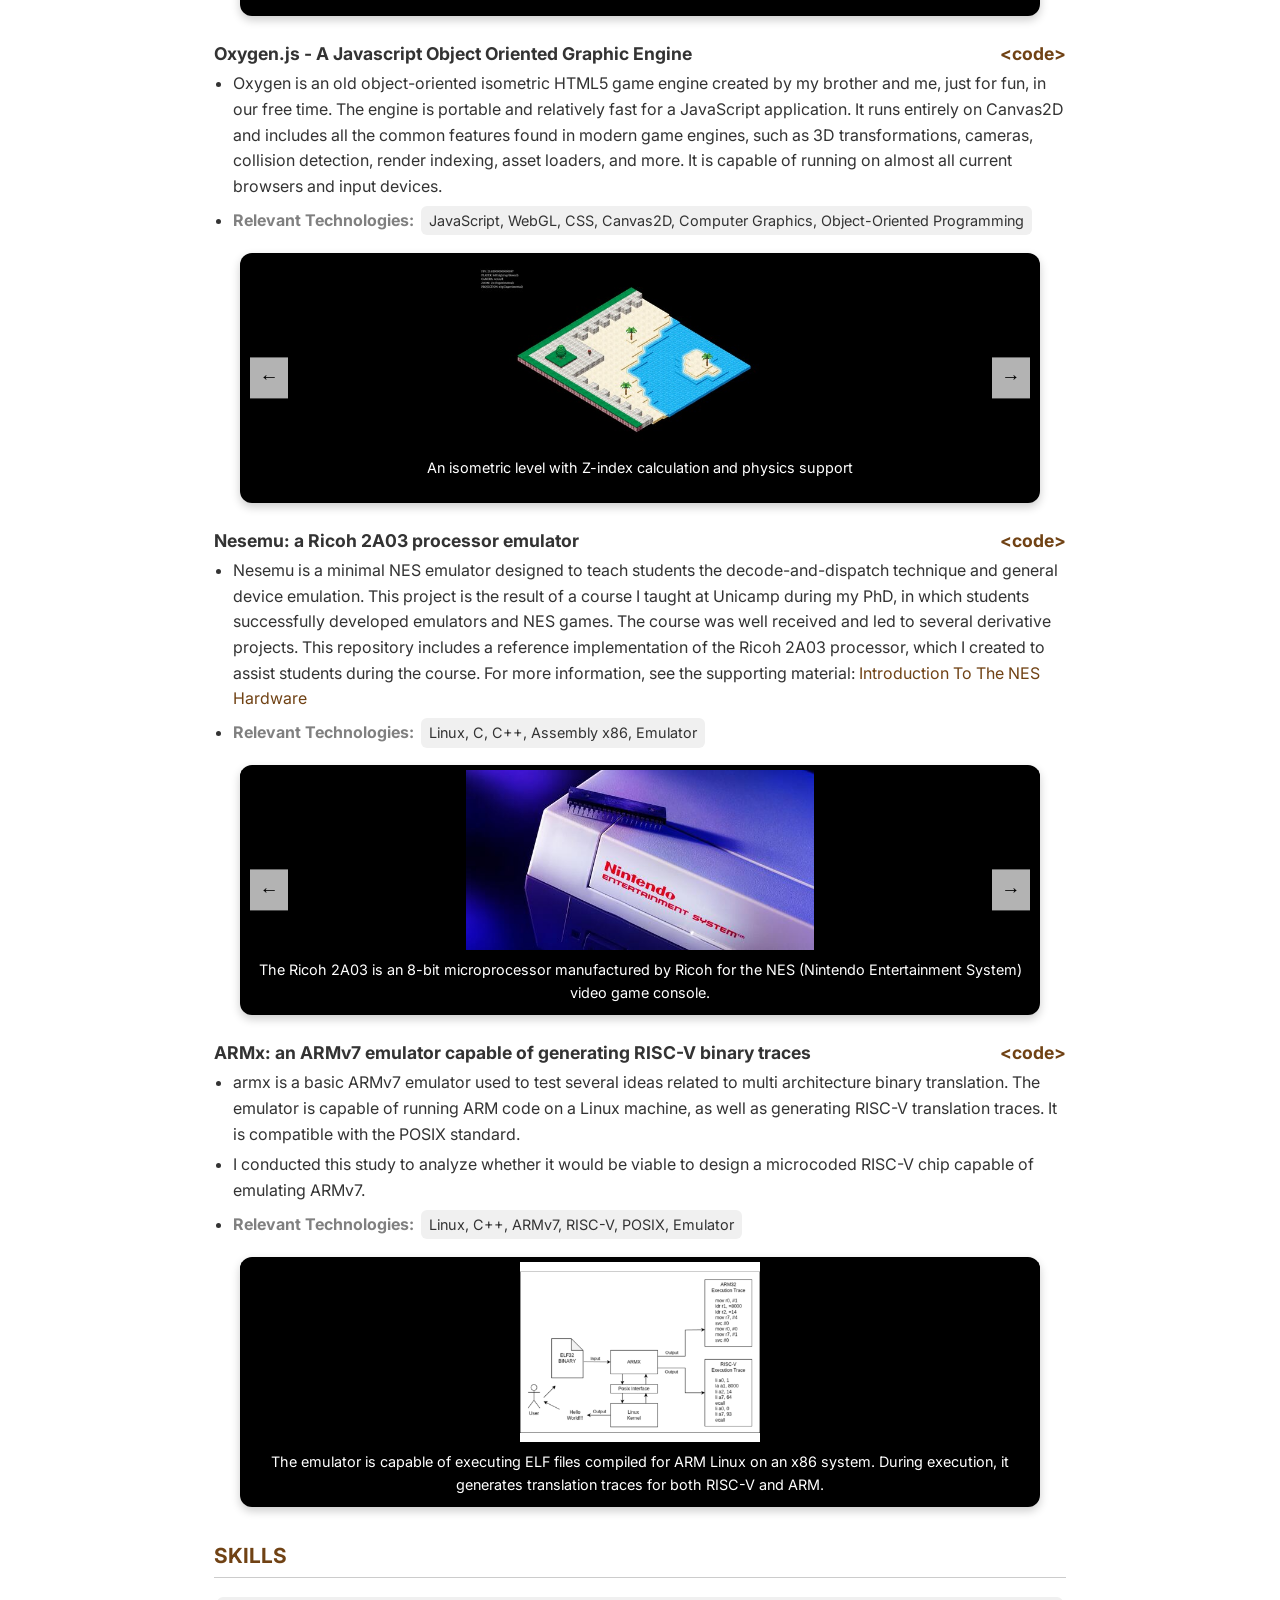
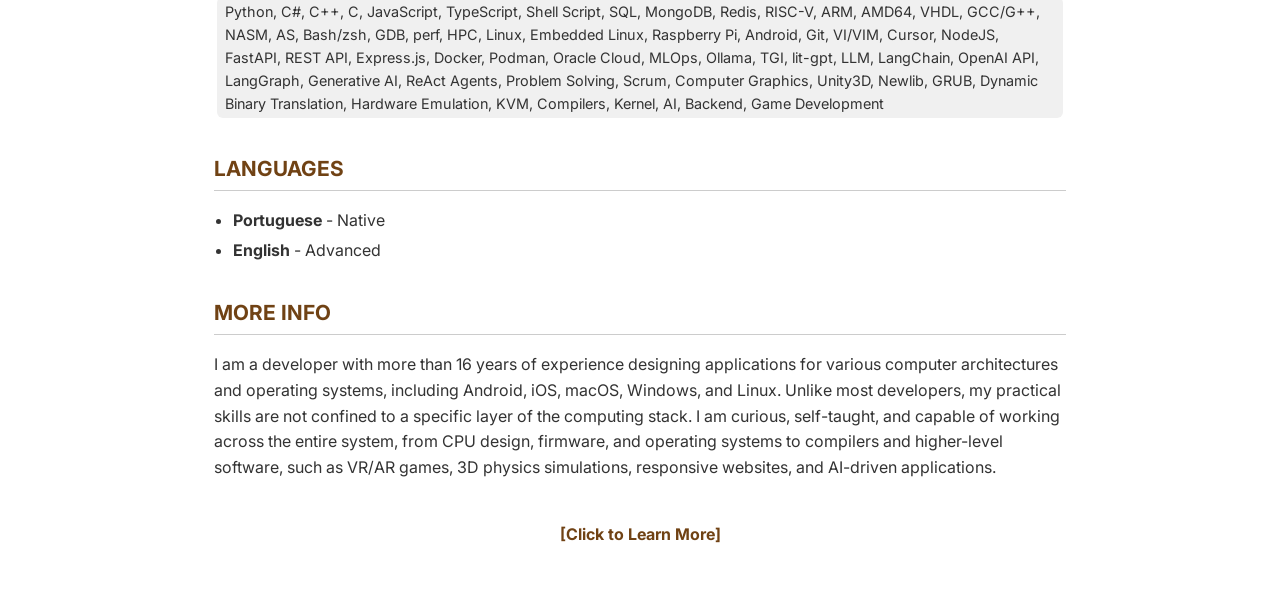
==== commit d96491ca: "Adding my latest experiences and updating my CV" ====
--- a/index.html
+++ b/index.html
@@ -40,7 +40,7 @@
 
             <section id="about">
                 <h2>About me</h2>
-                <p>I am a computer scientist with a solid background in bare-metal programming, Linux, computer graphics, generative AI, hardware emulation, compilers, and game development. I have worked for several leading companies, including <strong>IBM</strong>, <strong>Dell Technologies</strong>, and <strong>PUC-Campinas</strong>. In addition, I have proven experience developing highly sophisticated applications, including operating system components such as drivers, schedulers, graphical interfaces, bootloaders, game engines, and firmware. I also have academic teaching experience and have led and overseen several research and development projects throughout my career.
+                <p>I am a computer scientist with a solid background in generative AI, bare-metal programming, Linux, computer graphics, hardware emulation, compilers, and game development. Throughout my career, I have worked with multiple well-established tech companies, including <strong>IBM</strong>, <strong>Dell Technologies</strong>, and <strong>Structure Studios</strong>, developing sophisticated software across a wide range of domains. In addition to my industry experience, I have taught in academia and led and overseen several research and development projects. Currently, I work as a <strong>Senior AI Engineer</strong> at Structure Studios, architecting and implementing a state-of-the-art generative AI solution.</p>
             </section>
 
             <!-- <section id="timeline"> -->
@@ -76,7 +76,7 @@
 
                 <div class="entry">
                     <h3>Bachelor's degree, Computer Science <span>2007 - 2011</span></h3>
-                    <p class="org">University Tirandentes, Sergipe, Brazil</p>
+                    <p class="org">Tiradentes University, Sergipe, Brazil</p>
                     <ul>
                         <li>Thesis: <a href="https://github.com/AlissonLinhares/NeutrinoOS">Neutrino OS: an original Operating System design</a></li>
                     </ul>
@@ -86,11 +86,20 @@
             <section id="experience">
                 <h2>Experience</h2>
                 <div class="entry">
+                    <h3>Senior AI Engineer<span>Nov 2025 - Present</span></h3>
+                    <p class="org"><a href="https://www.structurestudios.com/">Structure Studios</a>, Nevada, United States</p>
+                    <ul>
+                        <li>Collaborating with a team of talented professionals to architect and implement a state-of-the-art GenAI cloud platform. Developed several features, including image enhancement, upscaling, and editing capabilities, a seamless texture generation system, texture extraction tools, and a sexual content moderation system.</li>
+                        <li><span class="tech">Relevant Technologies:</span> <span class="tags">Flux, QwenVL, ComfyUI, Stable Diffusion, RunPod, AWS, MLOps, RestAPI, Python, Linux, Docker, Serverless</span></li>
+                    </ul>
+                </div>
+
+                <div class="entry">
                     <h3>Senior Engineer<span>Dec 2022 - Apr 2025</span></h3>
                     <p class="org">DELL, São Paulo, Brazil</p>
                     <ul>
                         <li>I worked for the OCTO and AIRI divisions, designing Retrieval-Augmented Generation (RAG) pipelines, a multi-agent orchestrator compatible with modern LLM standards, and enabling advanced content generation using Stable Diffusion and ControlNets. Moreover, I led multiple R&D initiatives related to the implementation of agentic systems and ReAct-based agents with structured output, function calling, and advanced reasoning and planning techniques.</li>
-                        <li>Among my responsibilities, I can also mention: I was responsible for interviewing new engineers for the company; I had the opportunity to interact with partners including NVIDIA, DataRobot, Cohere, and DataStax to evaluate platforms to be acquired by Dell Technologies; I coordinated a group of PhD researchers; presented research results to the board; and designed and wrote definitions and materials for leadership. Additionally, I organized Scrum meetings, configured and deployed models on-premises, and assisted new engineers.</li>
+                        <li>Additional responsibilities included interviewing new engineers; evaluating partner platforms from NVIDIA, DataRobot, Cohere, and DataStax for potential acquisition; coordinating a group of PhD researchers; presenting results to the board; and authoring technical documentation and definitions for leadership. I also organized Scrum meetings, configured and deployed models on-premises, and mentored new engineers.</li>
                         <li><span class="tech">Relevant Technologies:</span> <span class="tags">LLM Agents, RAG, LangChain,
                                 LangGraph, LLM Models, Stable diffusion, Python, Linux, Docker, Scrum, FastAPI, RestAPI,
                                 Microservices, TDD, MLOps, Cursor, AI</span></li>
@@ -111,9 +120,8 @@
                     <p class="org">AXNTEK, São Paulo, Brazil</p>
                     <ul>
                         <li>I was the co-founder, lead programmer, and manager. I developed the entire infrastructure, including the backend, frontend, game APIs, and most of our game mechanics and interfaces. Over two years, we successfully launched <a href="https://axntek.games">three games on both Android and iOS.</a></li>
-                        <li>At AXNTEK, I had the opportunity to develop scalable cloud infrastructure using Oracle Cloud, Podman, Redis, MongoDB, Node.js, Express.js, and Nginx, as well as to create sophisticated game mechanics using C#, Python, and Unity3D.</li>
-                        <li>Other projects developed by us: <a href="https://vimeo.com/axntek">axntek games</a></li>
-                        <li><span class="tech">Relevant Technologies:</span><span class="tags">Unity3D, Blender3D, C#, Python, Android, iOS, Linux</span></li>
+                        <li>At AXNTEK, I developed scalable cloud infrastructure using Oracle Cloud, Podman, Redis, MongoDB, Node.js, Express.js, and Nginx, as well as sophisticated game mechanics using C#, Python, and Unity3D.</li>
+                        <li><span class="tech">Relevant Technologies:</span><span class="tags">Unity3D, Blender3D, C#, Python, Android, iOS, Oracle Cloud, Podman, Redis, MongoDB, Node.js, Express.js, Nginx, Linux</span></li>
                     </ul>
                 </div>
 
@@ -121,7 +129,7 @@
                     <h3>Computer Architecture Research <span>Aug 2019 - May 2020</span></h3>
                     <p class="org">Idea IP, São Paulo, Brazil</p>
                     <ul>
-                        </li>I worked on optimizing a Digital Signal Processor (DSP) simulation pipeline. Moreover, I made several valuable contributions to the company, including developing an open-source tool called SCProf, which helps the engineering team profile precision across various areas of the chip during simulation. This contribution also resulted in a publication: <a href="https://github.com/AlissonLinhares/scprof/blob/master/doc/sbcci_2020.pdf">A SystemC profiling framework to improve fixed-point hardware utilization</a></li>
+                        <li>I worked on optimizing a Digital Signal Processor (DSP) simulation pipeline. Moreover, I made several valuable contributions to the company, including developing an open-source tool called SCProf, which helps the engineering team profile precision across various areas of the chip during simulation. This contribution also resulted in a publication: <a href="https://github.com/AlissonLinhares/scprof/blob/master/doc/sbcci_2020.pdf">A SystemC profiling framework to improve fixed-point hardware utilization</a></li>
                         <li><span class="tech">Relevant Technologies:</span><span class="tags">Python, C, C++, SystemC, Linux, Application profiling, Multithreading</span></li>
                     </ul>
                 </div>
@@ -130,9 +138,9 @@
                     <h3>Linux Software Engineer <span>Oct 2015 - Jan 2017</span></h3>
                     <p class="org">IBM, São Paulo, Brazil</p>
                     <ul>
-                        <li>I worked in the Linux Technology Center, developing solutions for PowerPC servers. I had the opportunity to contribute to two projects: MA (Migration Advisor), where I served as the main developer, <a href="/assets/powerpc.pdf">providing impactful contributions to automating the migration of AMD64 SIMD instructions to AltiVec</a>; and the Advanced Toolchain compiler stack, where I improved and optimized several internal mechanisms, including the development of SIMD helper interfaces. Additionally, I gave several lectures on the subject.</li>
+                        <li>I worked in the Linux Technology Center, developing solutions for PowerPC servers. I contributed to two projects: MA (Migration Advisor), where I served as the main developer, <a href="/assets/powerpc.pdf">providing impactful contributions to automating the migration of AMD64 SIMD instructions to AltiVec</a>; and the Advanced Toolchain compiler stack, where I improved and optimized several internal mechanisms, including the development of SIMD helper interfaces. I also gave several lectures on PowerPC migration.</li>
                         <li>I was also invited to give a talk at Unicamp: <a href="https://www.youtube.com/watch?v=TMgTuCLl_Oo">Migrating applications to the Power architecture</a></li>
-                        <li><span class="tech">Relevant Technologies:</span><span class="tags">AMD64, Compilers, PowerPC, Linux, Java, SSE, AVX, AltiVec, Binary Translation, Instruction Mapping, C, C++, Linux</span></li>
+                        <li><span class="tech">Relevant Technologies:</span><span class="tags">AMD64, Compilers, PowerPC, Linux, Java, SSE, AVX, AltiVec, Binary Translation, Instruction Mapping, C, C++</span></li>
                     </ul>
                 </div>
 
@@ -140,7 +148,7 @@
                     <h3>Undergraduate Professor <span>Dec 2011 - Feb 2013</span></h3>
                     <p class="org">UFS/SE, Sergipe, Brazil</p>
                     <ul>
-                        <li>Before moving to Campinas to start my master's degree, I was an undergraduate professor at UFS - a federal university in Brazil. There, I had the opportunity to teach Operating Systems Theory, Object-Oriented Programming, and Imperative Programming to students across four different programs.</li>
+                        <li>Before moving to Campinas to start my master's degree, I was an undergraduate professor at UFS - a federal university in Brazil. There, I taught Operating Systems Theory, Object-Oriented Programming, and Imperative Programming to students across four different programs.</li>
                         <li><span class="tech">Relevant Technologies:</span><span class="tags">Java, C, C++, Assembly, Linux</span></li>
                     </ul>
                 </div>
@@ -149,7 +157,7 @@
                     <h3>Game Developer <span>Jan 2009 - Jan 2012</span></h3>
                     <p class="org">Lumen Games, Sergipe, Brazil</p>
                     <ul>
-                        <li>At Lumentech, I had the opportunity to work as a programmer alongside a group of very talented people, developing games, simulators, and libraries. I started as a trainee and later became a full-time developer. The four most significant projects I worked on at Lumentech were <a href="https://lumen.games/portfolio-item/the-fastest-cars-in-the-west/">Velozes do Oeste</a>, <a href="https://lumen.games/portfolio-item/h18-mission-and-plantom-challenge/">Missão H-18</a>, <a href="https://lumen.games/portfolio-item/cartada-final/">Cartada Final</a>, and <a href="https://www.youtube.com/watch?v=4Lb3BAwyC3o&feature=youtu.be">Virtual Fly</a>. Virtual Fly is my oldest project at Lumentech, but it is far more complex than the others, mostly because of its outdated VR hardware and technology. In Virtual Fly, I worked on the head-tracking integration, part of the code organization, and half of the simulation mechanism. Today, Virtual Fly is outdated, but it was very important to my career because it taught me how to code in C++.</li>
+                        <li>At Lumen Games, I worked as a programmer alongside a group of talented professionals, developing games, simulators, and libraries. I started as a trainee and later became a full-time developer. The four most significant projects were <a href="https://lumen.games/portfolio-item/the-fastest-cars-in-the-west/">Velozes do Oeste</a>, <a href="https://lumen.games/portfolio-item/h18-mission-and-plantom-challenge/">Missão H-18</a>, <a href="https://lumen.games/portfolio-item/cartada-final/">Cartada Final</a>, and <a href="https://www.youtube.com/watch?v=4Lb3BAwyC3o&feature=youtu.be">Virtual Fly</a>. Virtual Fly is my oldest project at Lumen Games but also the most technically demanding, involving real-time head-tracking integration, simulation mechanics, and early VR hardware. Although dated today, it was a formative project that shaped my systems programming skills in C++.</li>
                         <li><span class="tech">Relevant Technologies:</span><span class="tags">Unity3D, VR, C#, C++, SQL, AS3, Flash </span></li>
                     </ul>
                 </div>
@@ -179,7 +187,7 @@
                             </div>
                             <div class="carousel-item">
                                 <img src="assets/images/mini/scprof3.jpg" alt="Interface 3" data-index="3">
-                                <div class="caption">Engineers from IdeaIO used the app to improve their DSP hardware precision.</div>
+                                <div class="caption">Engineers from IdeaIP used the app to improve their DSP hardware precision.</div>
                             </div>
                         </div>
                         <div class="carousel-buttons">
@@ -230,7 +238,7 @@
                         <div class="carousel-images">
                             <div class="carousel-item">
                                 <img src="assets/images/mini/neutrino0.png" alt="Interface 1" data-index="0">
-                                <div class="caption">NeutrinoOS has a graphical interface. I have designed a VESA drivers compatible with several video cards.</div>
+                                <div class="caption">NeutrinoOS has a graphical interface. I designed VESA drivers compatible with several video cards.</div>
                             </div>
                             <div class="carousel-item">
                                 <img src="assets/images/mini/neutrino1.png" alt="Interface 2" data-index="1">
@@ -255,7 +263,7 @@
                 <div class="entry">
                     <h3>Oxygen.js - A Javascript Object Oriented Graphic Engine<a href="https://github.com/AlissonLinhares/Oxygen">&lt;code&gt;</a></h3>
                     <ul>
-                        <li>Oxygen is an old object-oriented isometric HTML5 game engine created by my brother and me, just for fun, in our free time. The engine is highly portable and relatively fast for a JavaScript application. It runs entirely on Canvas2D and includes all the common features found in modern game engines, such as 3D transformations, cameras, collision detection, render indexing, asset loaders, and more. It is capable of running on almost all current browsers and input devices.</a>
+                        <li>Oxygen is an old object-oriented isometric HTML5 game engine created by my brother and me, just for fun, in our free time. The engine is portable and relatively fast for a JavaScript application. It runs entirely on Canvas2D and includes all the common features found in modern game engines, such as 3D transformations, cameras, collision detection, render indexing, asset loaders, and more. It is capable of running on almost all current browsers and input devices.</li>
                         <li><span class="tech">Relevant Technologies:</span> <span class="tags">JavaScript, WebGL, CSS, Canvas2D, Computer Graphics, Object-Oriented Programming</span></li>
                     </ul>
                     <div class="carousel original-carousel">
@@ -305,7 +313,7 @@
                 <div class="entry">
                     <h3>ARMx: an ARMv7 emulator capable of generating RISC-V binary traces<a href="https://github.com/AlissonLinhares/armx">&lt;code&gt;</a></h3>
                     <ul>
-                        <li>armx is a basic ARMv7 emulator used to test several ideas related to multi architecture binary translation. The emulator is capable of running ARM code on a Linux machine, as well as generating RISC-V translation traces. It is compatible with POSIX standard.</li>
+                        <li>armx is a basic ARMv7 emulator used to test several ideas related to multi architecture binary translation. The emulator is capable of running ARM code on a Linux machine, as well as generating RISC-V translation traces. It is compatible with the POSIX standard.</li>
                         <li>I conducted this study to analyze whether it would be viable to design a microcoded RISC-V chip capable of emulating ARMv7.</li>
                         <li><span class="tech">Relevant Technologies:</span> <span class="tags">Linux, C++, ARMv7, RISC-V, POSIX, Emulator</span></li>
                     </ul>
@@ -337,7 +345,7 @@
 
             <section>
                 <h2>More info</h2>
-                <p>I am a developer with more than 12 years of experience designing applications for various computer architectures and operating systems, including Android, iOS, macOS, Windows and Linux. Unlike most developers, my practical skills are not confined to a specific layer of the computing stack. I am curious, self-taught and capable of working across the entire system - from CPU design, firmware, and operating systems to compilers and higher-level software, such as VR/AR games, 3D physics simulations, responsive websites, and AI-driven applications. Given my expertise and generalist background, I am seeking a Systems Engineer position where my skills can be fully utilized and challenged.</p>
+                <p>I am a developer with more than 16 years of experience designing applications for various computer architectures and operating systems, including Android, iOS, macOS, Windows, and Linux. Unlike most developers, my practical skills are not confined to a specific layer of the computing stack. I am curious, self-taught, and capable of working across the entire system, from CPU design, firmware, and operating systems to compilers and higher-level software, such as VR/AR games, 3D physics simulations, responsive websites, and AI-driven applications.</p>
             </section>
         </div>
 
--- a/css/style.css
+++ b/css/style.css
@@ -177,3 +177,44 @@
   width: 100%;
   height: 100%;
 }
+
+@media (max-width: 640px) {
+    body {
+        padding-top: 85px;
+    }
+
+    h1 {
+        font-size: 1.5rem;
+    }
+
+    h3 {
+        flex-direction: column;
+        gap: 0.1rem;
+    }
+
+    h3 span {
+        font-size: 0.82rem;
+        color: gray;
+        font-weight: normal;
+    }
+
+    .contact {
+        display: flex;
+        flex-direction: column;
+        gap: 0.3rem;
+        align-items: center;
+    }
+
+    .contact span {
+        margin: 0;
+    }
+
+    .content {
+        padding: 0.8rem;
+        margin: 0;
+    }
+
+    ul {
+        padding-left: 1em;
+    }
+}
--- a/css/carousel.css
+++ b/css/carousel.css
@@ -125,3 +125,23 @@
     text-align: center;
     margin-top: 10px;
 }
+
+@media (max-width: 640px) {
+    .carousel {
+        aspect-ratio: 4 / 3;
+    }
+
+    .carousel-item img {
+        max-height: 140px;
+    }
+
+    .caption {
+        font-size: 0.75rem;
+        max-height: 70px;
+    }
+
+    .carousel-buttons button {
+        font-size: 1rem;
+        padding: 0.3em 0.5em;
+    }
+}
--- a/css/navmenu.css
+++ b/css/navmenu.css
@@ -34,3 +34,20 @@
 .nav-menu a:hover {
     color: #704214;
 }
+
+@media (max-width: 640px) {
+    .nav-menu ul {
+        flex-wrap: wrap;
+        gap: 0;
+        padding: 4px 0;
+    }
+
+    .nav-menu a {
+        padding: 5px 7px;
+        font-size: 0.8rem;
+    }
+
+    section {
+        scroll-margin-top: 85px;
+    }
+}
